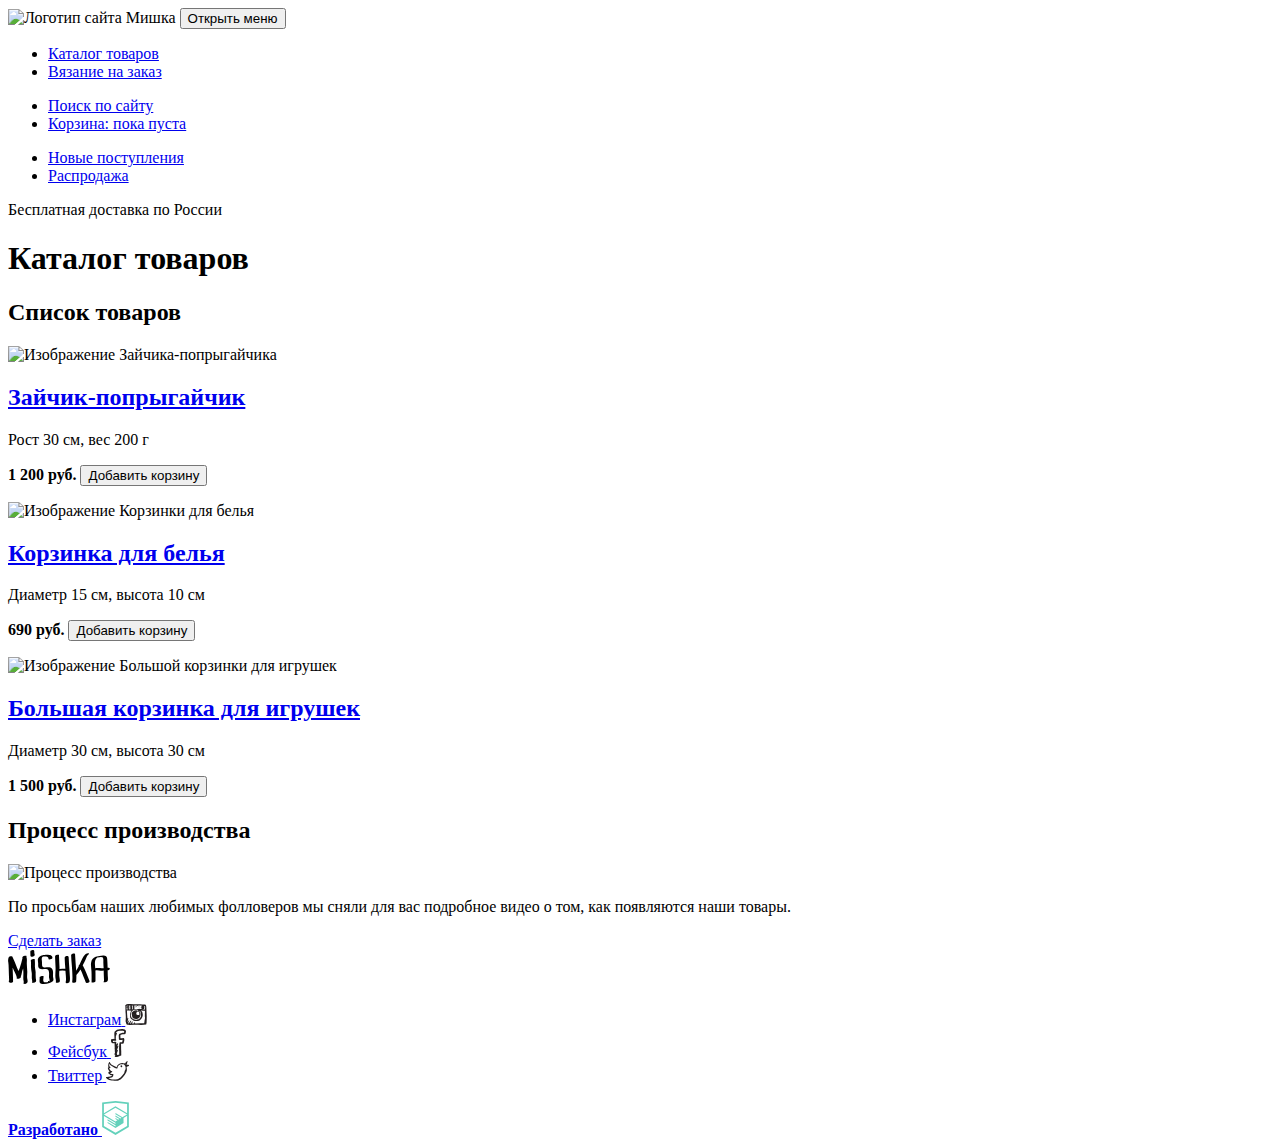
==== source/catalog.html @ 48cd3fda "Правки разметки" ====
<!DOCTYPE html>
<html lang="ru">
  <head>
    <meta charset="UTF-8" />
    <meta http-equiv="X-UA-Compatible" content="IE=edge" />
    <meta name="viewport" content="width=device-width, initial-scale=1.0" />
    <link rel="stylesheet" href="css/style.css" type="text/css" />
    <title>Mishka - Каталог</title>
  </head>
  <body>
    <header class="page-header">
      <nav class="main-navigation">
        <div class="main-navigation__wrapper">
          <a class="main-navigation__logo-link">
            <picture>
              <source media="(min-width: 1250px)" srcset="media/svg/logo-desktop.svg" />
              <source media="(min-width: 768px)" srcset="media/svg/logo-tablet.svg" />
              <img class="main-navigation__logo-image" src="media/svg/logo-mobile.svg" alt="Логотип сайта Мишка" />
            </picture>
          </a>
          <button class="main-navigation__toggle" type="button">
            <span class="visually-hidden">Открыть меню</span>
          </button>
          <ul class="main-navigation__site-list site-list">
            <li class="site-list__item">
              <a class="site-list__link" href="#">Каталог товаров</a>
            </li>
            <li class="site-list__item">
              <a class="site-list__link" href="#">Вязание на заказ</a>
            </li>
          </ul>
          <ul class="main-navigation__user-list user-list">
            <li class="user-list__item">
              <a class="user-list__link" href="#">Поиск по сайту</a>
            </li>
            <li class="user-list__item">
              <a class="user-list__link" href="#">Корзина: пока пуста</a>
            </li>
          </ul>
          <ul class="main-navigation__stock-list stock-list">
            <li class="stock-list__item">
              <a class="stock-list__link" href="#">Новые поступления</a>
            </li>
            <li class="stock-list__item">
              <a class="stock-list__link" href="#">Распродажа</a>
            </li>
          </ul>
          <p class="main-navigation__delivery">Бесплатная доставка по России</p>
        </div>
      </nav>
    </header>
    <main class="page-main">
      <header class="page-title">
        <h1 class="page-title__title">Каталог товаров</h1>
      </header>
      <section class="catalog-list">
        <h2 class="visually-hidden">Список товаров</h2>
        <div class="catalog__wrapper">
          <article class="catalog-item">
            <p class="catalog-item__image-wrapper">
              <picture>
                <img class="catalog-item__image" src="" alt="Изображение Зайчика-попрыгайчика" />
              </picture>
            </p>
            <div class="catalog-item__info">
              <h2 class="catalog-item__title">
                <a class="catalog-item__link" href="#">Зайчик-попрыгайчик</a>
              </h2>
              <p class="catalog-item__parameters">Рост 30 см, вес 200 г</p>
              <div class="catalog-item__price">
                <b class="catalog-item__cost">1 200 руб.</b>
                <button class="catalog-item__add-to-cart" type="button">
                  <span class="visually-hidden">Добавить корзину</span>
                </button>
              </div>
            </div>
          </article>
          <article class="catalog-item">
            <p class="catalog-item__image-wrapper">
              <picture>
                <img class="catalog-item__image" src="" alt="Изображение Корзинки для белья" />
              </picture>
            </p>
            <div class="catalog-item__info">
              <h2 class="catalog-item__title">
                <a class="catalog-item__link" href="#">Корзинка для белья</a>
              </h2>
              <p class="catalog-item__parameters">Диаметр 15 см, высота 10 см</p>
              <div class="catalog-item__price">
                <b class="catalog-item__cost">690 руб.</b>
                <button class="catalog-item__add-to-cart" type="button">
                  <span class="visually-hidden">Добавить корзину</span>
                </button>
              </div>
            </div>
          </article>
          <article class="catalog-item">
            <p class="catalog-item__image-wrapper">
              <picture>
                <img class="catalog-item__image" src="" alt="Изображение Большой корзинки для игрушек" />
              </picture>
            </p>
            <div class="catalog-item__info">
              <h2 class="catalog-item__title">
                <a class="catalog-item__link" href="#">Большая корзинка для игрушек</a>
              </h2>
              <p class="catalog-item__parameters">Диаметр 30 см, высота 30 см</p>
              <div class="catalog-item__price">
                <b class="catalog-item__cost">1 500 руб.</b>
                <button class="catalog-item__add-to-cart" type="button">
                  <span class="visually-hidden">Добавить корзину</span>
                </button>
              </div>
            </div>
          </article>
        </div>
      </section>
      <section class="production">
        <div class="production__wrapper">
          <h2 class="production__title">Процесс производства</h2>
          <p class="production__image-wrapper">
            <picture>
              <img class="production__image" src="" alt="Процесс производства" />
            </picture>
          </p>
          <p class="production__description">
            По просьбам наших любимых фолловеров мы сняли для вас подробное видео о том, как появляются наши товары.
          </p>
          <a class="production__order" href="#">Сделать заказ</a>
        </div>
      </section>
    </main>
    <footer class="page-footer">
      <div class="page-footer__wrapper">
        <a class="page-footer__logo-link" href="#">
          <svg class="page-footer__link-icon" width="102" height="34" fill="">
            <use href="media/svg/sprite.svg#logo-footer"></use>
          </svg>
        </a>
        <ul class="page-footer__social social-list">
          <li class="social-list__item">
            <a class="social-list__link social-list__link--instagram" href="#">
              <span class="visually-hidden">Инстаграм</span>
              <svg class="social-list__link-icon" width="22" height="21" fill="#231F20">
                <use href="media/svg/sprite.svg#instagram-icon"></use>
              </svg>
            </a>
          </li>
          <li class="social-list__item">
            <a class="social-list__link social-list__link--facebook" href="#">
              <span class="visually-hidden">Фейсбук</span>
              <svg class="social-list__link-icon" width="15" height="28" fill="#231F20">
                <use href="media/svg/sprite.svg#facebook-icon"></use>
              </svg>
            </a>
          </li>
          <li class="social-list__item">
            <a class="social-list__link social-list__link--twitter" href="#">
              <span class="visually-hidden">Твиттер</span>
              <svg class="social-list__link-icon" width="23" height="20" fill="#231F20">
                <use href="media/svg/sprite.svg#twitter-icon"></use>
              </svg>
            </a>
          </li>
        </ul>
        <div class="page-footer__copyright copyright">
          <a class="copyright__link" href="#">
            <b class="copyright__text">Разработано</b>
            <svg class="copyright__link-icon" width="27" height="34" fill="#63d1bb">
              <use href="media/svg/sprite.svg#htmlacademy-icon"></use>
            </svg>
          </a>
        </div>
      </div>
    </footer>
  </body>
</html>
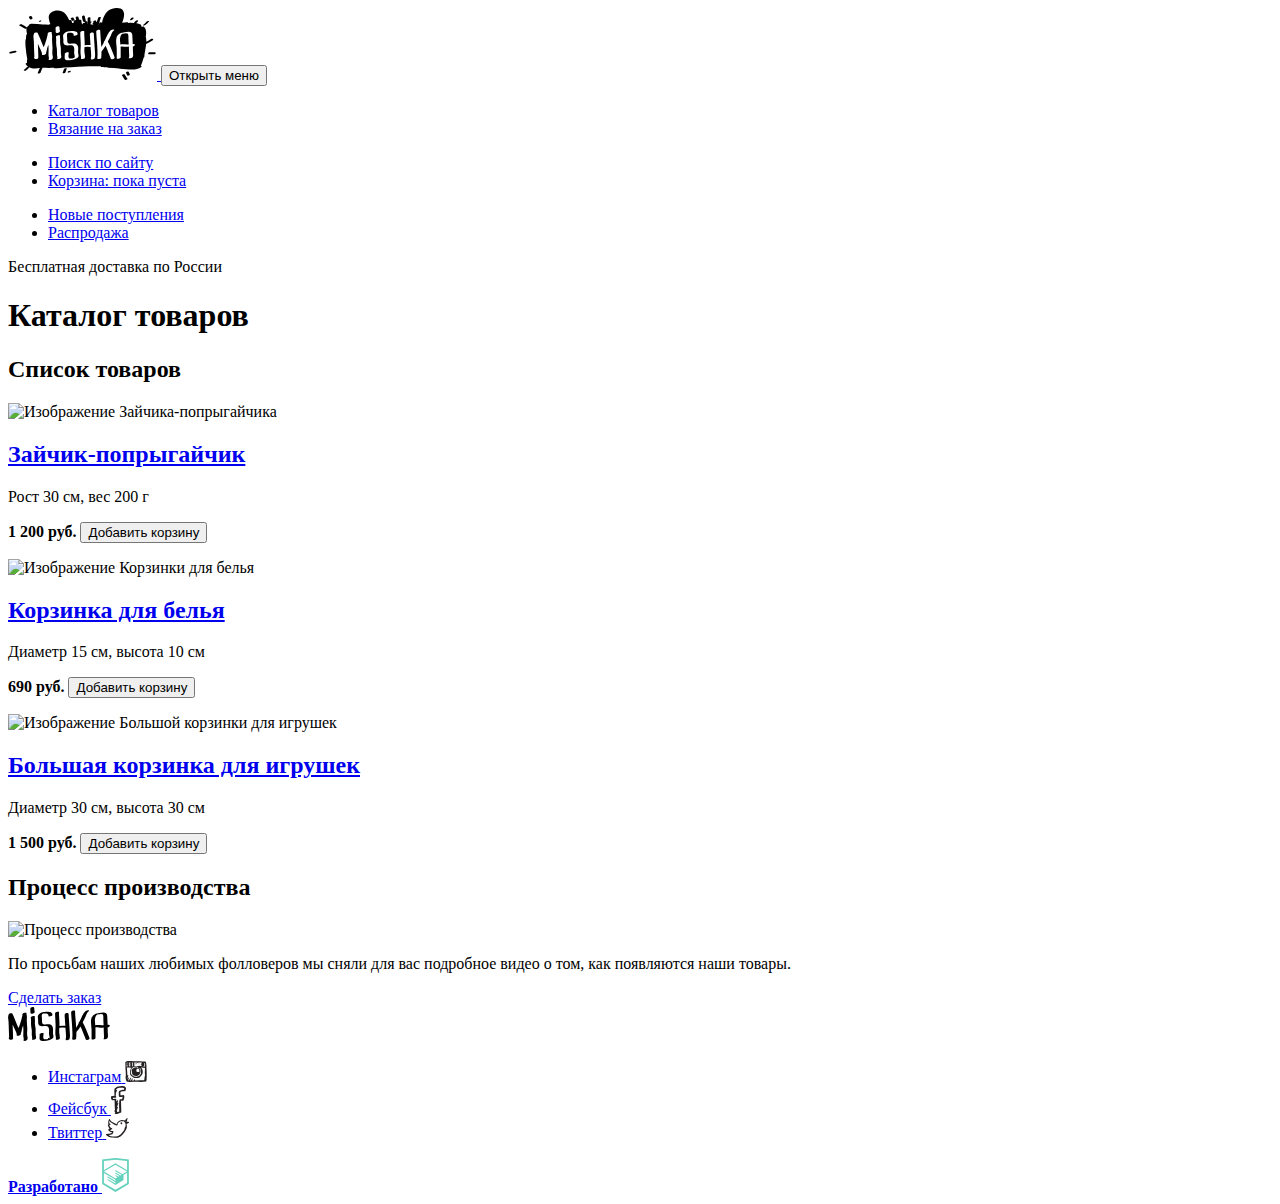
==== commit d9d48c71: "Правки разметки" ====
--- a/source/catalog.html
+++ b/source/catalog.html
@@ -11,7 +11,7 @@
     <header class="page-header">
       <nav class="main-navigation">
         <div class="main-navigation__wrapper">
-          <a class="main-navigation__logo-link">
+          <a class="main-navigation__logo-link" href="index.html">
             <picture>
               <source media="(min-width: 1250px)" srcset="media/svg/logo-desktop.svg" />
               <source media="(min-width: 768px)" srcset="media/svg/logo-tablet.svg" />
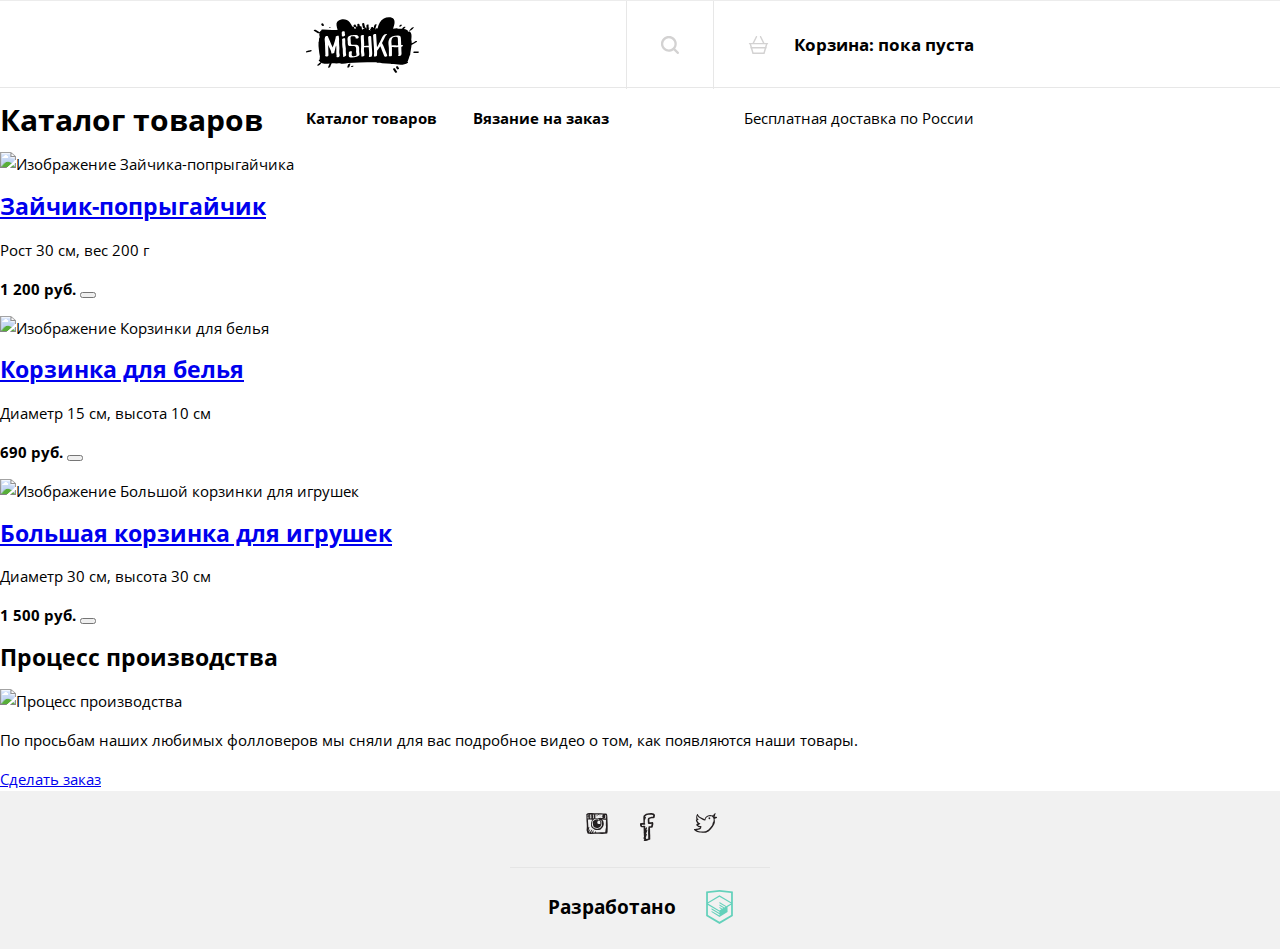
==== commit 7d0724bd: "Правки разметки" ====
--- a/source/catalog.html
+++ b/source/catalog.html
@@ -9,13 +9,13 @@
   </head>
   <body>
     <header class="page-header">
-      <nav class="main-navigation">
+      <nav class="main-navigation main-navigation--closed main-navigation--nojs">
         <div class="main-navigation__wrapper">
           <a class="main-navigation__logo-link" href="index.html">
             <picture>
               <source media="(min-width: 1250px)" srcset="media/svg/logo-desktop.svg" />
               <source media="(min-width: 768px)" srcset="media/svg/logo-tablet.svg" />
-              <img class="main-navigation__logo-image" src="media/svg/logo-mobile.svg" alt="Логотип сайта Мишка" />
+              <img class="main-navigation__logo-image" width="86" height="35" src="media/svg/logo-mobile.svg" alt="Логотип сайта Мишка" />
             </picture>
           </a>
           <button class="main-navigation__toggle" type="button">
@@ -23,18 +23,28 @@
           </button>
           <ul class="main-navigation__site-list site-list">
             <li class="site-list__item">
-              <a class="site-list__link" href="#">Каталог товаров</a>
+              <a class="site-list__link" href="catalog.html">Каталог товаров</a>
             </li>
             <li class="site-list__item">
-              <a class="site-list__link" href="#">Вязание на заказ</a>
+              <a class="site-list__link" href="form.html">Вязание на заказ</a>
             </li>
           </ul>
           <ul class="main-navigation__user-list user-list">
             <li class="user-list__item">
-              <a class="user-list__link" href="#">Поиск по сайту</a>
+              <a class="user-list__link user-list__link--search" href="#">
+                Поиск по сайту
+                <svg class="user-list__link-icon user-list__link-icon--search" width="18" height="18" fill="#d3d2d2">
+                  <use href="media/svg/sprite.svg#search-icon"></use>
+                </svg>
+              </a>
             </li>
             <li class="user-list__item">
-              <a class="user-list__link" href="#">Корзина: пока пуста</a>
+              <a class="user-list__link" href="#">
+                Корзина: пока пуста
+                <svg class="user-list__link-icon user-list__link-icon--cart" width="21" height="18" fill="#d3d2d2">
+                  <use href="media/svg/sprite.svg#cart-icon"></use>
+                </svg>
+              </a>
             </li>
           </ul>
           <ul class="main-navigation__stock-list stock-list">
--- a/source/css/style.css
+++ b/source/css/style.css
@@ -0,0 +1,1034 @@
+@font-face {
+  font-family: "Open Sans";
+  src: url("../fonts/OpenSans-Regular.woff2") format("woff2"), url("../fonts/OpenSans-Regular.woff") format("woff");
+  font-weight: 400;
+  font-style: normal;
+}
+@font-face {
+  font-family: "Open Sans";
+  src: url("../fonts/OpenSans-Bold.woff2") format("woff2"), url("../fonts/OpenSans-bold.woff") format("woff");
+  font-weight: 700;
+  font-style: normal;
+}
+body {
+  margin: 0;
+  padding: 0;
+  font-family: "Open Sans", "Arial", sans-serif;
+  font-size: 15px;
+  line-height: 24px;
+  color: #000;
+  background-color: #fff;
+}
+img {
+  width: 100%;
+  height: auto;
+}
+.visually-hidden:not(:focus):not(:active),
+input[type="checkbox"].visually-hidden,
+input[type="radio"].visually-hidden {
+  position: absolute;
+  width: 1px;
+  height: 1px;
+  margin: -1px;
+  border: 0;
+  padding: 0;
+  white-space: nowrap;
+  -webkit-clip-path: inset(100%);
+          clip-path: inset(100%);
+  clip: rect(0 0 0 0);
+  overflow: hidden;
+}
+/* buttons */
+.button {
+  display: block;
+  -webkit-box-sizing: border-box;
+          box-sizing: border-box;
+  font-family: inherit;
+  line-height: 20px;
+  font-weight: 700;
+  text-transform: uppercase;
+  text-decoration: none;
+  text-align: center;
+  color: #444444;
+  -webkit-transition: color 0.2s, background-color 0.2s;
+  transition: color 0.2s, background-color 0.2s;
+}
+.product-of-week__button,
+.reviews__write,
+.contacts__write-us {
+  width: 260px;
+  padding: 14px 20px;
+  font-size: 18px;
+  border: 2px solid #444444;
+}
+.product-of-week__button:hover,
+.reviews__write:hover,
+.contacts__write-us:hover {
+  color: #fff;
+  background-color: #444444;
+}
+.product-of-week__button:active,
+.reviews__write:active,
+.contacts__write-us:active {
+  color: rgba(255, 255, 255, 0.3);
+  background-color: #444444;
+}
+/* Mobile — main-navigation */
+.main-navigation {
+  -webkit-box-sizing: border-box;
+          box-sizing: border-box;
+  min-height: 78px;
+  border-top: 1px solid #ececec;
+}
+/* Mobile — main-navigation__wrapper */
+.main-navigation__wrapper {
+  position: relative;
+  -webkit-box-sizing: border-box;
+          box-sizing: border-box;
+  margin: 0 auto;
+}
+/* Mobile — main-navigation__logo-link */
+/* Mobile — main-navigation__logo-image */
+.main-navigation__logo-link,
+.main-navigation__logo-image {
+  display: block;
+  width: 86px;
+  height: 78px;
+}
+.main-navigation__logo-link {
+  margin: 0 auto;
+}
+.main-navigation__logo-link[href]:hover {
+  opacity: 0.6;
+}
+.main-navigation__logo-link[href]:active {
+  opacity: 0.3;
+}
+/* Mobile — main-navigation__toggle */
+.main-navigation__toggle {
+  display: none;
+}
+/* Mobile — site-list */
+/* Mobile — user-list */
+/* Mobile — stock-list */
+.site-list,
+.user-list,
+.stock-list,
+.products__list,
+.about__list,
+.social-list {
+  margin: 0;
+  padding: 0;
+  list-style: none;
+}
+.stock-list {
+  display: none;
+}
+/* Mobile — site-list__item */
+/* Mobile — user-list__item */
+.site-list__item,
+.user-list__item {
+  padding: 27px 30px;
+  text-align: center;
+  border-bottom: 1px solid #ececec;
+}
+.site-list__item:first-child {
+  border-top: 1px solid #ececec;
+}
+/* Mobile — site-list__link */
+/* Mobile — user-list__link */
+.site-list__link,
+.user-list__link {
+  display: block;
+  -webkit-box-sizing: border-box;
+          box-sizing: border-box;
+  width: 260px;
+  padding-left: 46px;
+  margin: 0 auto;
+  font-size: 17px;
+  font-weight: 700;
+  text-decoration: none;
+  text-align: left;
+  color: #000;
+  -webkit-transition: color 0.2s;
+  transition: color 0.2s;
+}
+.site-list__link:hover,
+.user-list__link:hover {
+  color: rgba(0, 0, 0, 0.6);
+}
+.site-list__link:active,
+.user-list__link:active {
+  color: rgba(0, 0, 0, 0.3);
+}
+.user-list__link {
+  position: relative;
+}
+.user-list__link:hover .user-list__link-icon {
+  fill: #63d1bb;
+}
+.user-list__link:active .user-list__link-icon {
+  opacity: 0.3;
+}
+/* Mobile — user-list__link-icon */
+.user-list__link-icon {
+  position: absolute;
+  height: 18px;
+  top: calc(50% - (18px / 2));
+  left: 0;
+  -webkit-transition: fill 0.2s, opacity 0.2s;
+  transition: fill 0.2s, opacity 0.2s;
+}
+.user-list__link-icon--search {
+  width: 18px;
+}
+.user-list__link-icon--cart {
+  width: 21px;
+}
+/* Mobile — main-navigation__delivery */
+.main-navigation__delivery {
+  display: none;
+}
+/* Mobile — products__header */
+.products__header {
+  background-color: #f9f9f9;
+}
+/* Mobile — products__title-wrapper */
+.products__title-wrapper {
+  width: 320px;
+  margin: 0 auto;
+  padding-top: 72px;
+  padding-bottom: 120px;
+  background-image: url("../media/img/hero-mobile@1x.jpg");
+  background-repeat: no-repeat;
+  background-position: center 20px;
+  background-size: 150%;
+}
+/* Mobile — products__title */
+.products__title {
+  -webkit-box-sizing: border-box;
+          box-sizing: border-box;
+  width: 320px;
+  padding: 0 30px;
+  margin: 0 auto;
+  font-size: 27px;
+  line-height: 30px;
+  text-align: center;
+}
+/* Mobile — products__list */
+/* Mobile — products__item */
+.products__item {
+  -webkit-box-sizing: border-box;
+          box-sizing: border-box;
+  padding: 28px 30px;
+  -webkit-transition: padding 0.2s, margin 0.2s, -webkit-transform 0.2s;
+  transition: padding 0.2s, margin 0.2s, -webkit-transform 0.2s;
+  transition: transform 0.2s, padding 0.2s, margin 0.2s;
+  transition: transform 0.2s, padding 0.2s, margin 0.2s, -webkit-transform 0.2s;
+}
+.products__item--interior {
+  background-color: #63d1bb;
+}
+.products__item--toy {
+  background-color: #56c3b2;
+}
+.products__item:hover {
+  margin-top: -5px;
+  padding-bottom: 33px;
+}
+.products__item:active .products__link {
+  opacity: 0.3;
+}
+/* Mobile — products__link */
+.products__link {
+  position: relative;
+  display: block;
+  width: 130px;
+  padding-right: 130px;
+  margin: 0 auto;
+  font-size: 19px;
+  font-weight: 700;
+  text-decoration: none;
+  text-align: left;
+  color: #fff;
+  -webkit-transition: opacity 0.2s;
+  transition: opacity 0.2s;
+}
+.products__link::after {
+  position: absolute;
+  content: "";
+  background-repeat: no-repeat;
+  opacity: 0.5;
+}
+.products__link--interior::after {
+  width: 40px;
+  height: 62px;
+  top: calc(50% - (62px / 2));
+  right: 6px;
+  background-image: url("../media/svg/interior-icon.svg");
+}
+.products__link--toy::after {
+  width: 60px;
+  height: 60px;
+  top: calc(50% - (60px / 2));
+  right: -4px;
+  background-image: url("../media/svg/toy-icon.svg");
+}
+/* Mobile — product-of-week */
+.product-of-week {
+  position: relative;
+  padding-top: 26px;
+  padding-bottom: 42px;
+}
+.product-of-week::after {
+  position: absolute;
+  content: "";
+  height: 6px;
+  left: 0;
+  right: 0;
+  bottom: 0;
+  background-image: url("../media/svg/zigzag-line-desktop.svg");
+  background-repeat: repeat-x;
+}
+/* Mobile — product-of-week__wrapper */
+.product-of-week__wrapper,
+.about__wrapper,
+.reviews__wrapper,
+.page-footer__wrapper {
+  -webkit-box-sizing: border-box;
+          box-sizing: border-box;
+  width: 320px;
+  padding: 0 30px;
+  margin: 0 auto;
+}
+/* Mobile — product-of-week__title */
+.product-of-week__title,
+.reviews__title {
+  margin: 0;
+  font-size: 25px;
+  line-height: 30px;
+  text-align: left;
+}
+.product-of-week__title {
+  position: relative;
+  padding-bottom: 25px;
+  margin-bottom: 22px;
+}
+.product-of-week__title::after {
+  position: absolute;
+  content: "Товар недели";
+  left: 0;
+  bottom: 0;
+  font-size: 17px;
+  line-height: 20px;
+  font-weight: 700;
+  text-transform: uppercase;
+  color: #63d1bb;
+}
+/* Mobile — product-of-week__description */
+.product-of-week__description {
+  margin: 0;
+  margin-bottom: 17px;
+}
+/* Mobile — technical-list */
+.technical-list {
+  width: 100%;
+  margin-bottom: 28px;
+  border-collapse: collapse;
+}
+/* Mobile — technical-list__item */
+.technical-list__item {
+  line-height: 20px;
+  text-align: left;
+  border-bottom: 1px solid #ececec;
+}
+/* Mobile — technical-list__parameter */
+/* Mobile — technical-list__value */
+.technical-list__parameter,
+.technical-list__value {
+  padding: 10px 0;
+}
+.technical-list__parameter {
+  -webkit-box-sizing: border-box;
+          box-sizing: border-box;
+  width: 98px;
+  padding-right: 10px;
+  font-weight: 400;
+}
+/* Mobile — product-of-week__image-wrapper */
+.product-of-week__image-wrapper {
+  width: 260px;
+  height: 315px;
+  margin: 0;
+  margin-bottom: 22px;
+  background-color: #63d1bb;
+  overflow: hidden;
+}
+/* Mobile — product-of-week__image */
+.product-of-week__image {
+  display: block;
+}
+/* Mobile — product-of-week__price */
+.product-of-week__price {
+  display: block;
+  margin-bottom: 26px;
+  font-size: 17px;
+  text-align: center;
+  color: #444444;
+}
+/* Mobile — product-of-week__button */
+.product-of-week__button {
+  font-size: 17px;
+}
+/* Mobile — about */
+.about {
+  padding-top: 28px;
+  padding-bottom: 52px;
+}
+/* Mobile — about__wrapper */
+/* Mobile — about__title */
+.about__title {
+  margin: 0;
+  font-size: 25px;
+  line-height: 30px;
+}
+/* Mobile — about__list */
+/* Mobile — about__item */
+.about__item {
+  position: relative;
+  padding-top: 84px;
+  font-size: 17px;
+  line-height: 20px;
+  font-weight: 700;
+}
+.about__item::before {
+  position: absolute;
+  content: "";
+  top: calc(50% - (60px / 2));
+  left: 0;
+  background-repeat: no-repeat;
+}
+.about__item--ecological::before {
+  width: 32px;
+  height: 37px;
+  left: 8px;
+  background-image: url("../media/svg/ecological-icon.svg");
+}
+.about__item--price::before {
+  width: 47px;
+  height: 27px;
+  background-image: url("../media/svg/price-icon.svg");
+}
+.about__item--like::before {
+  width: 34px;
+  height: 27px;
+  left: 7px;
+  background-image: url("../media/svg/like-icon.svg");
+}
+.about__item--handmade::before {
+  width: 35px;
+  height: 34px;
+  left: 3px;
+  background-image: url("../media/svg/handmade-icon.svg");
+}
+.about__item--support::before {
+  width: 55px;
+  height: 23px;
+  left: -6px;
+  background-image: url("../media/svg/support-icon.svg");
+}
+.about__item--gift::before {
+  width: 33px;
+  height: 32px;
+  left: 3px;
+  background-image: url("../media/svg/gift-icon.svg");
+}
+/* Mobile — reviews */
+.reviews {
+  position: relative;
+  padding-bottom: 50px;
+}
+.reviews::after {
+  position: absolute;
+  content: "";
+  height: 6px;
+  left: 0;
+  right: 0;
+  bottom: 0;
+  background-image: url("../media/svg/zigzag-line-desktop.svg");
+  background-repeat: repeat-x;
+}
+/* Mobile — reviews__wrapper */
+/* Mobile — reviews__title */
+.reviews__title {
+  margin-bottom: 23px;
+}
+/* Mobile — reviews__list */
+.reviews__list {
+  display: -webkit-box;
+  display: -ms-flexbox;
+  display: flex;
+  -ms-flex-wrap: wrap;
+      flex-wrap: wrap;
+}
+/* Mobile — reviews__item */
+.reviews__item,
+.reviews__author-text {
+  margin: 0;
+}
+/* Mobile — reviews__author-text */
+.reviews__author-text {
+  margin-bottom: 27px;
+  line-height: 30px;
+}
+/* Mobile — reviews__author-name */
+.reviews__author-name {
+  display: block;
+  margin-bottom: 3px;
+  font-size: 17px;
+  font-weight: 700;
+  font-style: normal;
+}
+/* Mobile — reviews__author-contact */
+.reviews__author-contact {
+  position: relative;
+  display: inline-block;
+  width: auto;
+  margin-bottom: 30px;
+  font-size: 17px;
+  line-height: 30px;
+  text-decoration: none;
+  color: #000;
+  -webkit-transition: color 0.2s;
+  transition: color 0.2s;
+}
+.reviews__author-contact:hover {
+  color: #46c1ae;
+}
+.reviews__author-contact:hover::after {
+  position: absolute;
+  content: "";
+  height: 1px;
+  left: 0;
+  right: 0;
+  bottom: -4px;
+  background-color: #46c1ae;
+  -webkit-animation-name: underline;
+          animation-name: underline;
+  -webkit-animation-duration: 0.2s;
+          animation-duration: 0.2s;
+  -webkit-animation-timing-function: ease;
+          animation-timing-function: ease;
+}
+@-webkit-keyframes underline {
+  0% {
+    opacity: 0.5;
+    bottom: 10px;
+  }
+  100% {
+    opacity: 1;
+    bottom: -4px;
+  }
+}
+@keyframes underline {
+  0% {
+    opacity: 0.5;
+    bottom: 10px;
+  }
+  100% {
+    opacity: 1;
+    bottom: -4px;
+  }
+}
+/* Mobile — reviews__previous */
+/* Mobile — reviews__next */
+.reviews__previous,
+.reviews__next {
+  -webkit-box-sizing: border-box;
+          box-sizing: border-box;
+  position: relative;
+  width: 130px;
+  height: 52px;
+  padding: 0;
+  margin-bottom: 38px;
+  background-color: transparent;
+  border: 1px solid #ececec;
+  cursor: pointer;
+}
+.reviews__previous:hover::before,
+.reviews__next:hover::before {
+  opacity: 0.6;
+}
+.reviews__previous:active::before,
+.reviews__next:active::before {
+  opacity: 0.3;
+}
+.reviews__previous::before,
+.reviews__next::before {
+  position: absolute;
+  content: "";
+  width: 50px;
+  height: 26px;
+  top: calc(50% - (26px / 2));
+  left: calc(50% - (50px / 2));
+  background-image: url("../media/svg/arrow-icon.svg");
+  background-repeat: no-repeat;
+  -webkit-transition: opacity 0.2s;
+  transition: opacity 0.2s;
+}
+.reviews__previous {
+  margin-right: -1px;
+}
+.reviews__next {
+  width: 131px;
+  -webkit-transform: rotate(180deg);
+          transform: rotate(180deg);
+}
+/* Mobile — contacts */
+.contacts {
+  padding-top: 36px;
+  padding-bottom: 38px;
+}
+/* Mobile — contacts__wrapper */
+/* Mobile — contacts__title */
+.contacts__title,
+.contacts__list {
+  -webkit-box-sizing: border-box;
+          box-sizing: border-box;
+  width: 320px;
+  padding: 0 30px;
+  margin: 0 auto;
+}
+.contacts__title {
+  margin-bottom: 24px;
+  font-size: 18px;
+  line-height: 30px;
+}
+/* Mobile — contacts__list */
+.contacts__list {
+  display: block;
+  margin-bottom: 36px;
+  border-collapse: collapse;
+}
+/* Mobile — contacts__item */
+.contacts__item {
+  display: block;
+  margin-bottom: 28px;
+  line-height: 30px;
+}
+.contacts__item:last-child {
+  margin-bottom: 0;
+}
+/* Mobile — contacts__parameter */
+.contacts__parameter {
+  -webkit-box-sizing: border-box;
+          box-sizing: border-box;
+  width: 78px;
+  font-weight: 400;
+  text-align: left;
+  vertical-align: top;
+}
+/* Mobile — contacts__value */
+.contacts__value--address {
+  padding-right: 5px;
+}
+/* Mobile — contacts__mail */
+.contacts__mail {
+  position: relative;
+  text-decoration: none;
+  color: #000;
+  -webkit-transition: color 0.2s;
+  transition: color 0.2s;
+}
+.contacts__mail::after {
+  position: absolute;
+  content: "";
+  height: 1px;
+  left: 0;
+  right: 0;
+  bottom: -4px;
+  background-color: #62d1ba;
+  -webkit-transition: background-color 0.2s, opacity 0.2s;
+  transition: background-color 0.2s, opacity 0.2s;
+}
+.contacts__mail:hover {
+  color: #46c1ae;
+}
+.contacts__mail:hover::after {
+  background-color: #46c1ae;
+}
+.contacts__mail:active {
+  color: rgba(70, 193, 174, 0.3);
+}
+.contacts__mail:active::after {
+  opacity: 0.1;
+}
+/* Mobile — contacts__map-container */
+.contacts__map-container {
+  width: 100%;
+  height: 457px;
+  margin: 0;
+  margin-bottom: 40px;
+}
+/* Mobile — contacts__write-us */
+.contacts__write-us {
+  margin: 0 auto;
+}
+/* Mobile — page-footer */
+.page-footer {
+  padding-top: 22px;
+  padding-bottom: 25px;
+  background-color: #f1f1f1;
+}
+/* Mobile — page-footer__wrapper */
+/* Mobile — page-footer__logo-link */
+.page-footer__logo-link {
+  display: none;
+}
+/* Mobile — page-footer__social */
+.page-footer__social {
+  width: 260px;
+  padding-bottom: 20px;
+  margin-bottom: 22px;
+  -webkit-box-pack: center;
+      -ms-flex-pack: center;
+          justify-content: center;
+  border-bottom: 1px solid #e5e5e5;
+}
+/* Mobile — social-list */
+.social-list {
+  display: -webkit-box;
+  display: -ms-flexbox;
+  display: flex;
+}
+/* Mobile — social-list__item */
+.social-list__item,
+.social-list__link {
+  width: 34px;
+  height: 34px;
+  text-align: center;
+}
+.social-list__item {
+  margin-right: 20px;
+}
+.social-list__item:last-child {
+  margin-right: 0;
+}
+/* Mobile — social-list__link */
+.social-list__link {
+  position: relative;
+  display: block;
+}
+.social-list__link:hover .social-list__link-icon {
+  fill: #46c1ae;
+}
+.social-list__link:active .social-list__link-icon {
+  opacity: 0.3;
+}
+/* Mobile — social-list__link-icon */
+.social-list__link-icon {
+  position: absolute;
+  -webkit-transition: fill 0.2s, opacity 0.2s;
+  transition: fill 0.2s, opacity 0.2s;
+}
+.social-list__link-icon--instagram {
+  top: calc(50% - (21px / 2));
+  left: calc(50% - (22px / 2));
+}
+.social-list__link-icon--facebook {
+  top: calc(50% - (28px / 2));
+  left: calc(50% - (15px / 2));
+}
+.social-list__link-icon--twitter {
+  top: calc(50% - (20px / 2));
+  left: calc(50% - (23px / 2));
+}
+/* Mobile — copyright__link */
+.copyright__link {
+  display: -webkit-box;
+  display: -ms-flexbox;
+  display: flex;
+  -webkit-box-align: center;
+      -ms-flex-align: center;
+          align-items: center;
+  -webkit-box-pack: center;
+      -ms-flex-pack: center;
+          justify-content: center;
+  font-size: 19px;
+  line-height: 18px;
+  font-weight: 700;
+  text-decoration: none;
+  color: #000;
+  -webkit-transition: opacity 0.2s;
+  transition: opacity 0.2s;
+}
+.copyright__link:hover .copyright__link-icon {
+  fill: #46c1ae;
+}
+.copyright__link:active {
+  opacity: 0.3;
+}
+.copyright__link:active .copyright__link-icon {
+  opacity: 0.3;
+}
+/* Mobile — copyright__text */
+.copyright__text {
+  display: block;
+  margin-right: 30px;
+}
+/* Mobile — copyright__link-icon */
+.copyright__link-icon {
+  -webkit-transition: fill 0.2s;
+  transition: fill 0.2s;
+}
+/* Mobile Retina */
+@media (-webkit-min-device-pixel-ratio: 1.5), (min-resolution: 144dpi), (min-resolution: 1.5dppx) {
+  .products__title-wrapper {
+    background-image: url("../media/img/hero-mobile@2x.jpg");
+  }
+}
+/* Mobile width only (MWO) */
+@media (max-width: 767px) {
+  /* MWO — main-navigation__toggle */
+  .main-navigation__toggle {
+    position: absolute;
+    display: block;
+    width: 20px;
+    height: 20px;
+    padding: 0;
+    top: 30px;
+    right: calc(50% - 130px);
+    background-color: transparent;
+    border: none;
+    cursor: pointer;
+  }
+  .main-navigation__toggle::before,
+  .main-navigation__toggle::after {
+    position: absolute;
+    content: "";
+    width: 20px;
+    height: 2px;
+    top: calc(50% - (2px / 2));
+    left: 0;
+    background-color: #000;
+    -webkit-transform: rotate(-45deg);
+            transform: rotate(-45deg);
+  }
+  .main-navigation__toggle::after {
+    -webkit-transform: rotate(45deg);
+            transform: rotate(45deg);
+  }
+  /* MWO — main-navigation--closed */
+  .main-navigation--closed {
+    border-bottom: 1px solid #ececec;
+  }
+  .main-navigation--closed .main-navigation__toggle::before {
+    top: 3px;
+    -webkit-box-shadow: 0 6px 0 0 #000, 0 12px 0 0 #000;
+            box-shadow: 0 6px 0 0 #000, 0 12px 0 0 #000;
+    -webkit-transform: rotate(0deg);
+            transform: rotate(0deg);
+  }
+  .main-navigation--closed .main-navigation__toggle::after {
+    display: none;
+  }
+  .main-navigation--closed .site-list__item,
+  .main-navigation--closed .user-list__item {
+    display: none;
+  }
+  /* MWO — main-navigation--opened */
+  .main-navigation--opened .site-list__item,
+  .main-navigation--opened .user-list__item {
+    display: list-item;
+  }
+  /* MWO — main-navigation--nojs */
+  .main-navigation--nojs .site-list__item,
+  .main-navigation--nojs .user-list__item {
+    display: list-item;
+  }
+}
+/* Tablet */
+@media (min-width: 768px) {
+  /* Tablet — main-navigation */
+  .main-navigation {
+    height: 88px;
+    border-bottom: 1px solid #e7e7e7;
+  }
+  /* Tablet — main-navigation__wrapper */
+  .main-navigation__wrapper {
+    display: -webkit-box;
+    display: -ms-flexbox;
+    display: flex;
+    width: 768px;
+    padding: 0 50px;
+    -ms-flex-wrap: wrap;
+        flex-wrap: wrap;
+    -webkit-box-align: center;
+        -ms-flex-align: center;
+            align-items: center;
+    -webkit-box-pack: justify;
+        -ms-flex-pack: justify;
+            justify-content: space-between;
+  }
+  /* Tablet — main-navigation__logo-link */
+  .main-navigation__logo-link {
+    width: 113px;
+    height: 88px;
+    margin: 0;
+    -webkit-box-ordinal-group: 2;
+        -ms-flex-order: 1;
+            order: 1;
+  }
+  /* Tablet — main-navigation__logo-image */
+  .main-navigation__logo-image {
+    width: 113px;
+    height: 88px;
+  }
+  /* Tablet — site-list */
+  .site-list {
+    display: -webkit-box;
+    display: -ms-flexbox;
+    display: flex;
+    margin-top: 17px;
+    -webkit-box-ordinal-group: 4;
+        -ms-flex-order: 3;
+            order: 3;
+    z-index: 1;
+  }
+  /* Tablet — site-list__item */
+  /* Tablet — user-list__item */
+  .site-list__item,
+  .user-list__item {
+    border-bottom: none;
+  }
+  .site-list__item,
+  .user-list__item {
+    padding: 0;
+  }
+  .site-list__item:first-child,
+  .user-list__item:first-child {
+    border-top: none;
+  }
+  .site-list__item {
+    margin-right: 36px;
+  }
+  .site-list__item:last-child {
+    margin-right: 0;
+  }
+  .user-list__item {
+    padding: 32px 34px;
+    border-left: 1px solid #e7e7e7;
+  }
+  .user-list__item:last-child {
+    padding-right: 0;
+  }
+  /* Tablet — site-list__link */
+  .site-list__link {
+    width: auto;
+    padding: 0;
+    font-size: 15px;
+  }
+  /* Tablet — user-list */
+  .user-list {
+    display: -webkit-box;
+    display: -ms-flexbox;
+    display: flex;
+    -webkit-box-align: center;
+        -ms-flex-align: center;
+            align-items: center;
+    -webkit-box-ordinal-group: 3;
+        -ms-flex-order: 2;
+            order: 2;
+  }
+  /* Tablet — user-list__link */
+  .user-list__link {
+    width: auto;
+    margin: 0;
+  }
+  .user-list__link--search {
+    width: 18px;
+    height: 24px;
+    padding: 0;
+    font-size: 0;
+    line-height: 0;
+  }
+  /* Tablet — main-navigation__delivery */
+  .main-navigation__delivery {
+    display: block;
+    margin: 0;
+    margin-top: 17px;
+    -webkit-box-ordinal-group: 5;
+        -ms-flex-order: 4;
+            order: 4;
+    z-index: 1;
+  }
+  /* Tablet — products */
+  .products {
+    position: relative;
+  }
+  .products::after {
+    position: absolute;
+    content: "";
+    height: 24px;
+    left: 0;
+    right: 0;
+    bottom: 0;
+    background-image: url("../media/svg/zigzag-fill-desktop.svg");
+    background-repeat: repeat-x;
+    z-index: 1;
+  }
+  /* Tablet — products__title-wrapper */
+  .products__title-wrapper {
+    width: 768px;
+    margin: 0 auto;
+    padding-top: 154px;
+    padding-bottom: 374px;
+    background-image: url("../media/img/hero-tablet@1x.jpg");
+    background-position: center 0;
+  }
+  /* Tablet — products__title */
+  .products__title {
+    width: 768px;
+    font-size: 43px;
+    line-height: 50px;
+  }
+  /* Tablet — products__list */
+  .products__list {
+    display: -webkit-box;
+    display: -ms-flexbox;
+    display: flex;
+    -webkit-box-sizing: border-box;
+            box-sizing: border-box;
+    width: 768px;
+    padding: 0 50px;
+    margin: 0 auto;
+    -ms-flex-wrap: wrap;
+        flex-wrap: wrap;
+  }
+  /* Tablet — products__item */
+  .products__item {
+    width: 334px;
+    padding: 26px 36px;
+  }
+  .products__item:hover {
+    padding-bottom: 31px;
+  }
+  /* Tablet — products__link */
+  .products__link {
+    font-size: 20px;
+    line-height: 30px;
+  }
+  .products__link--interior::after {
+    top: calc(50% - (54px / 2));
+    right: 0;
+  }
+  .products__link--toy::after {
+    top: calc(50% - (52px / 2));
+  }
+  /* Tablet Retina */
+}
+@media (min-width: 768px) and (-webkit-min-device-pixel-ratio: 1.5), (min-width: 768px) and (min-resolution: 144dpi), (min-width: 768px) and (min-resolution: 1.5dppx) {
+  .products__title-wrapper {
+    background-image: url("../media/img/hero-tablet@2x.jpg");
+  }
+}
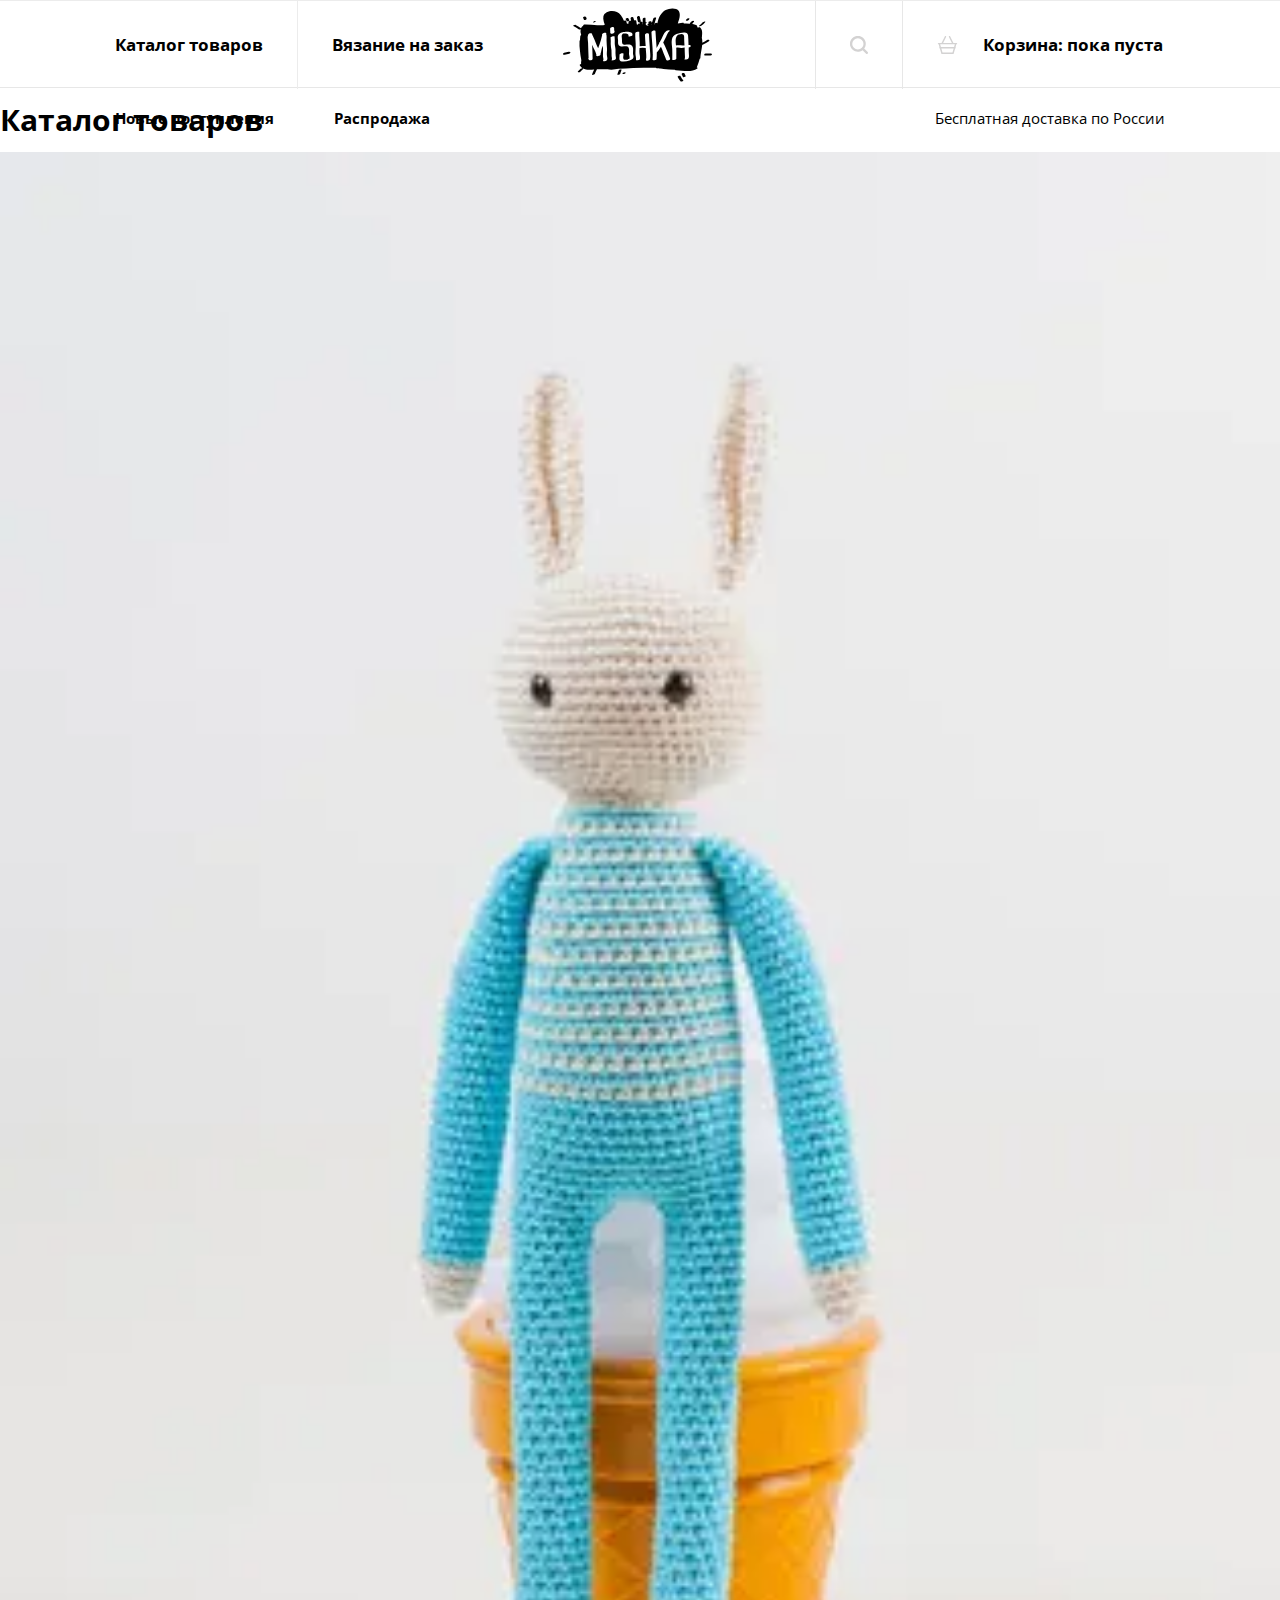
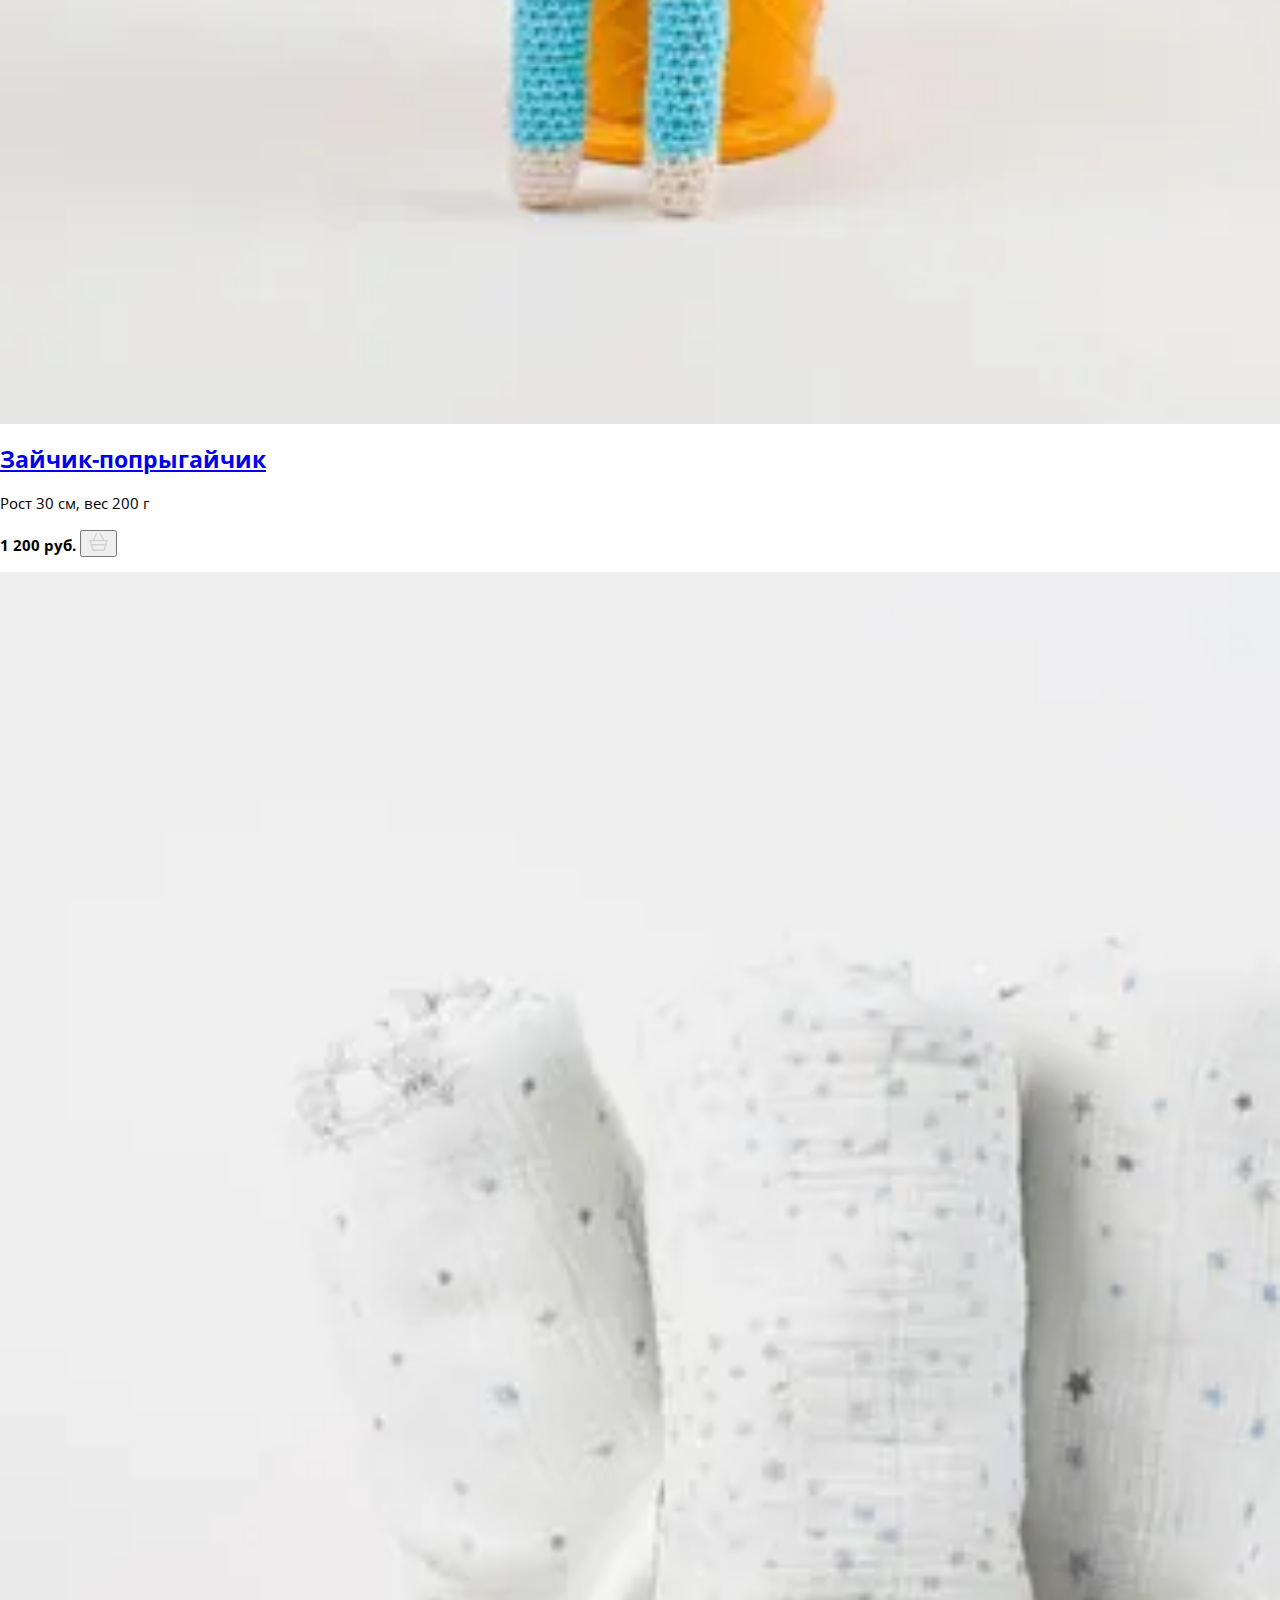
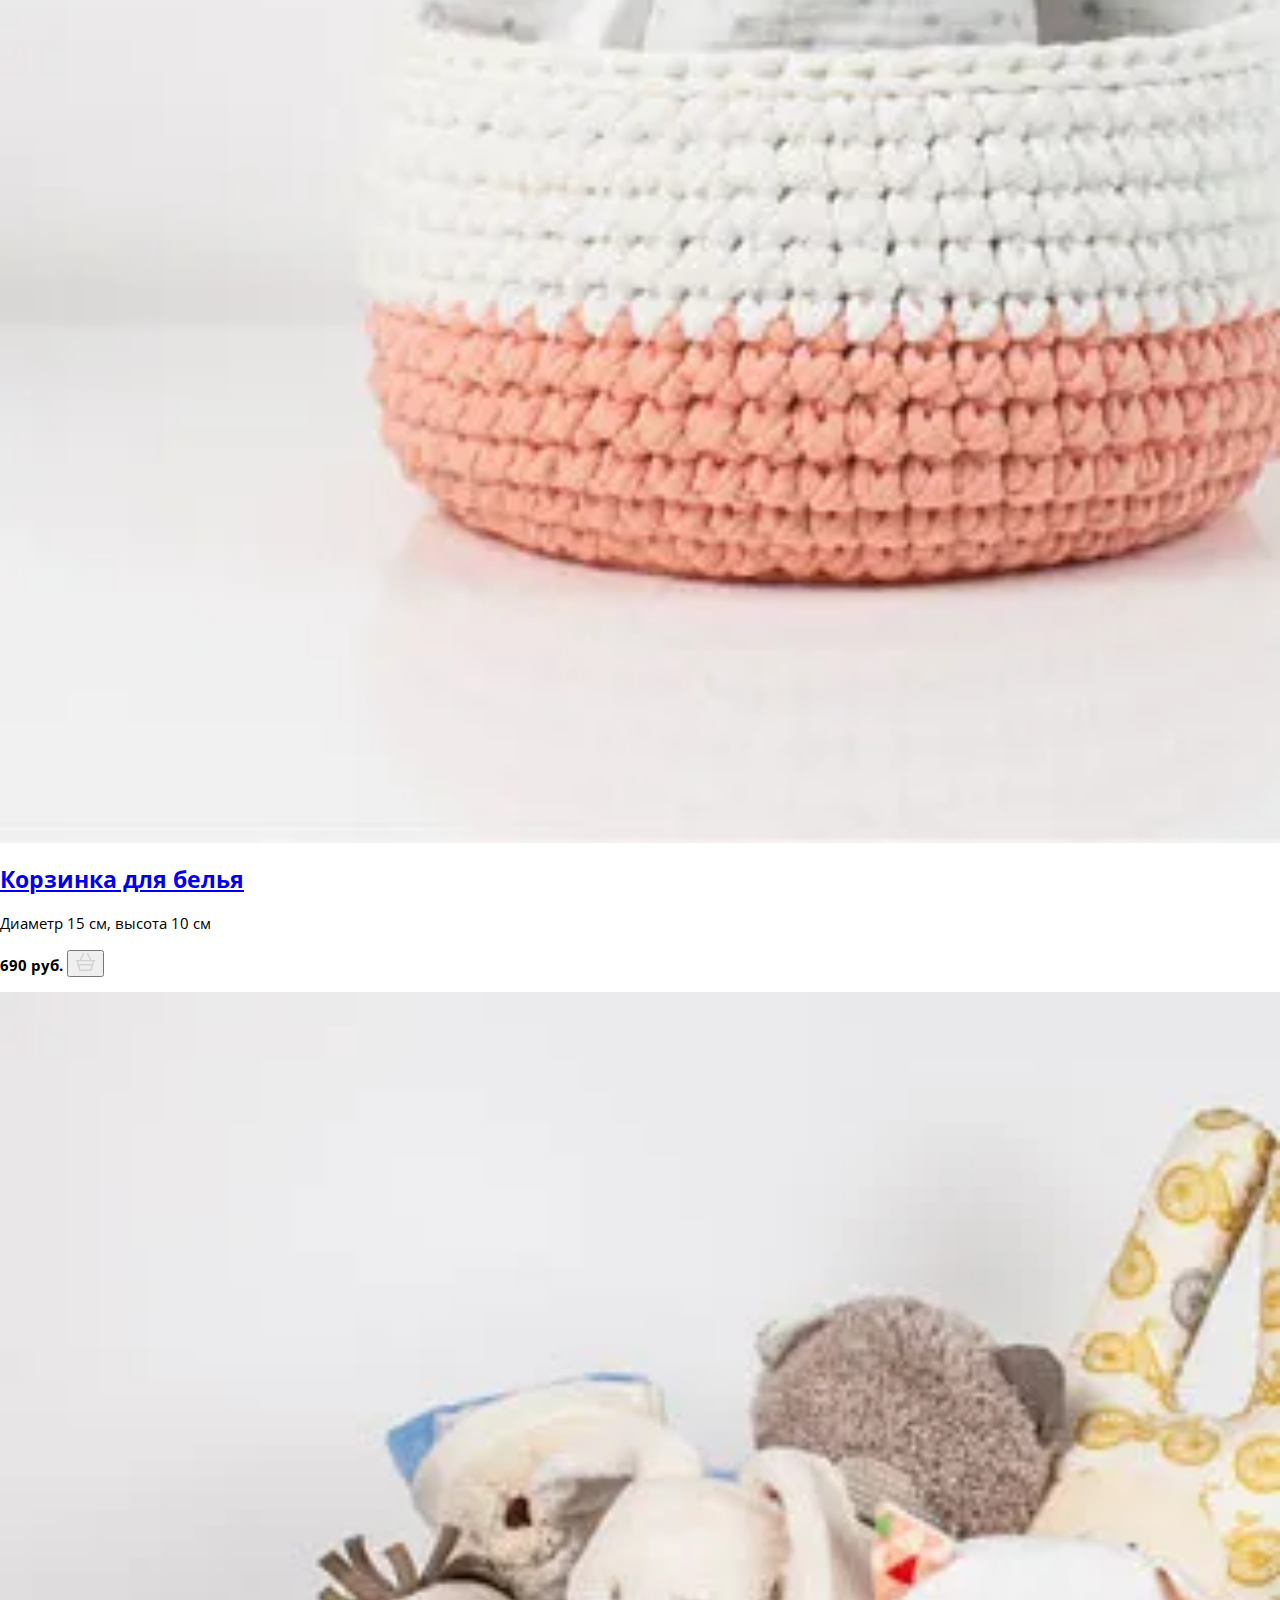
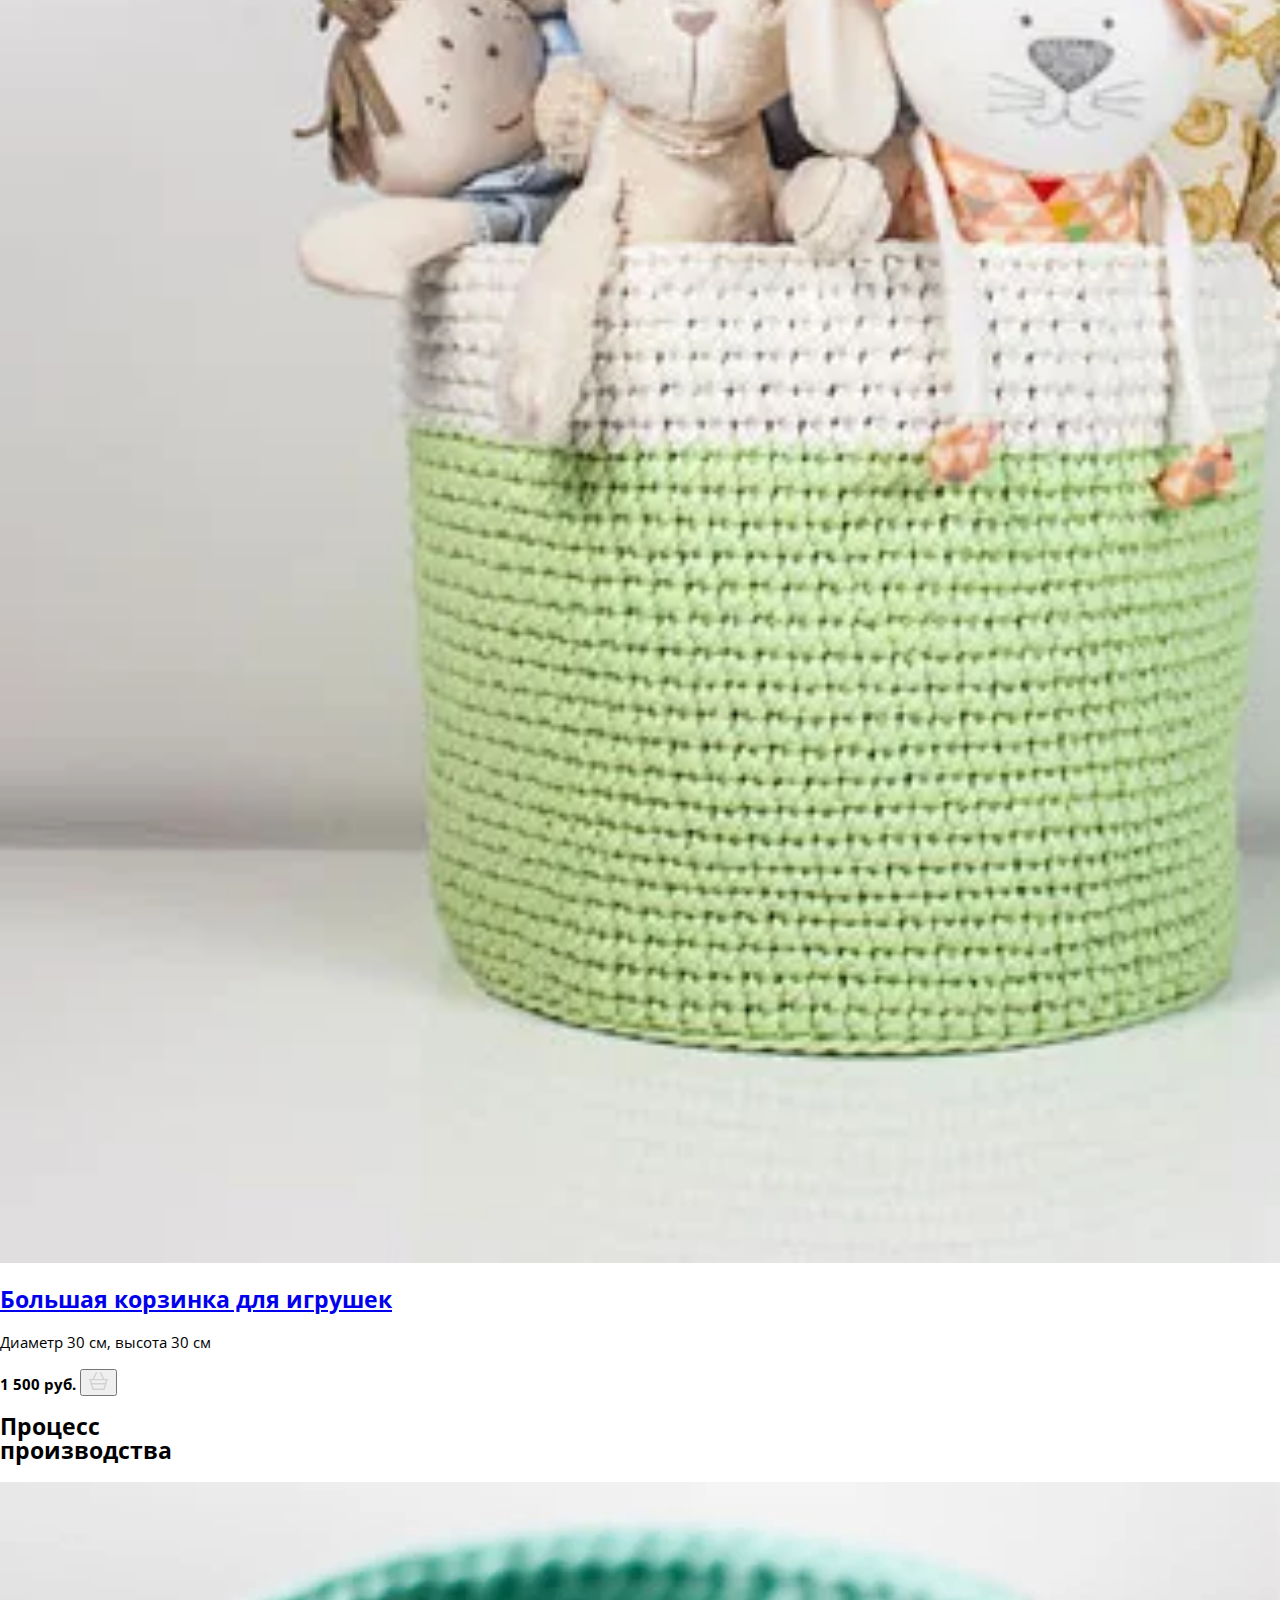
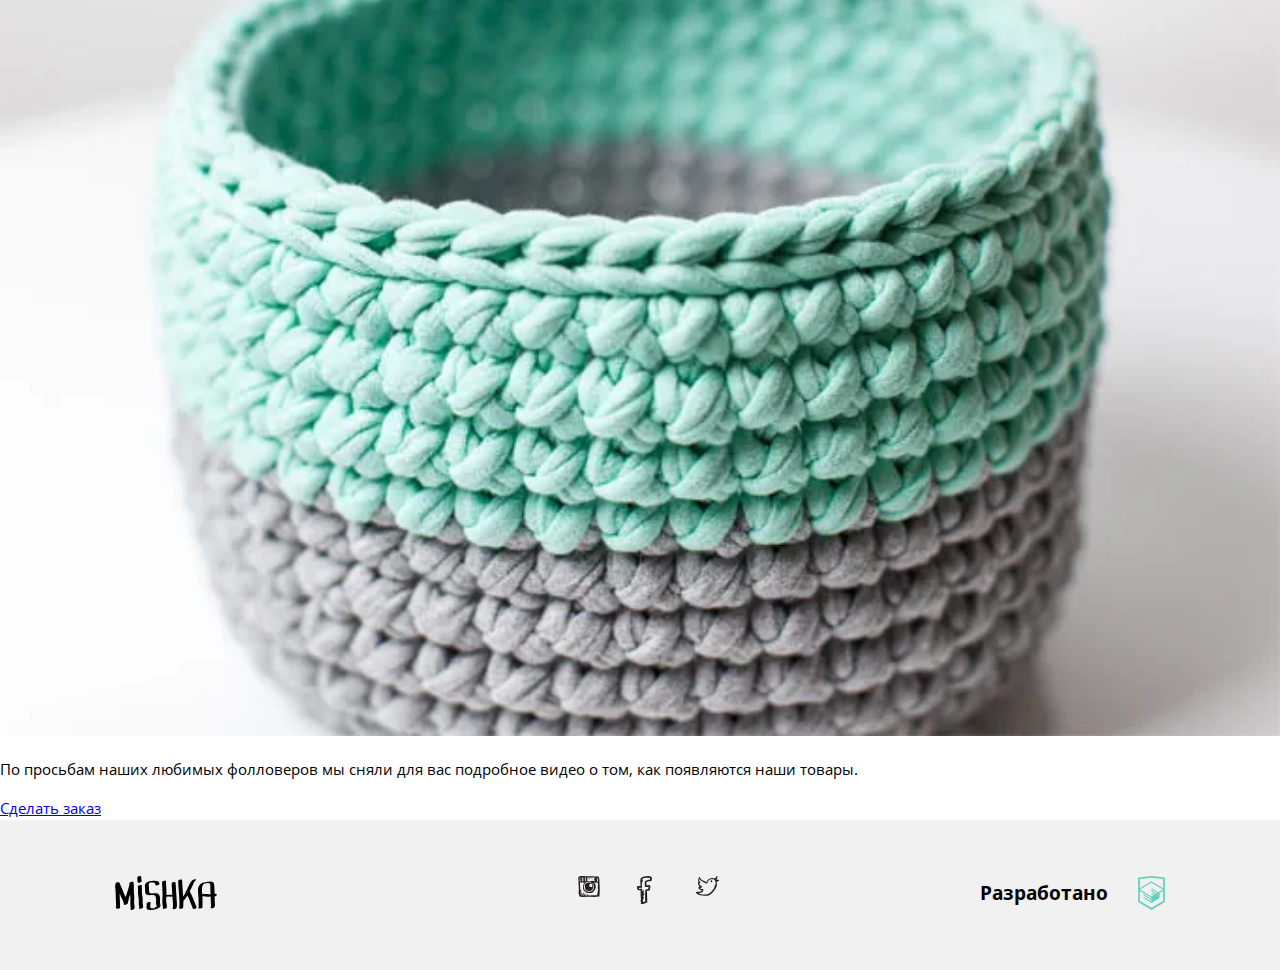
==== commit 3a1121bd: "Правки разметки" ====
--- a/source/catalog.html
+++ b/source/catalog.html
@@ -60,7 +60,7 @@
       </nav>
     </header>
     <main class="page-main">
-      <header class="page-title">
+      <header class="page-title page-title--inner">
         <h1 class="page-title__title">Каталог товаров</h1>
       </header>
       <section class="catalog-list">
@@ -69,7 +69,25 @@
           <article class="catalog-item">
             <p class="catalog-item__image-wrapper">
               <picture>
-                <img class="catalog-item__image" src="" alt="Изображение Зайчика-попрыгайчика" />
+                <source
+                  media="(min-width: 1250px)"
+                  type="image/webp"
+                  srcset="media/img/photo-hare-desktop@1x.webp 1x, media/img/photo-hare-desktop@2x.webp 2x" />
+                <source media="(min-width: 1250px)" srcset="media/img/photo-hare-desktop@1x.jpg 1x, media/img/photo-hare-desktop@2x.jpg 2x" />
+                <source
+                  media="(min-width: 768px)"
+                  type="image/webp"
+                  srcset="media/img/photo-hare-tablet@1x.webp 1x, media/img/photo-hare-tablet@2x.webp 2x" />
+                <source media="(min-width: 768px)" srcset="media/img/photo-hare-tablet@1x.jpg 1x, media/img/photo-hare-tablet@2x.jpg 2x" />
+                <source
+                  media="(max-width: 767px)"
+                  type="image/webp"
+                  srcset="media/img/photo-hare-mobile@1x.webp 1x, media/img/photo-hare-mobile@2x.webp 2x" />
+                <img
+                  class="catalog-item__image"
+                  src="media/img/photo-hare-mobile@1x.jpg"
+                  srcset="media/img/photo-hare-mobile@2x.jpg 2x"
+                  alt="Изображение Зайчика-попрыгайчика" />
               </picture>
             </p>
             <div class="catalog-item__info">
@@ -79,8 +97,11 @@
               <p class="catalog-item__parameters">Рост 30 см, вес 200 г</p>
               <div class="catalog-item__price">
                 <b class="catalog-item__cost">1 200 руб.</b>
-                <button class="catalog-item__add-to-cart" type="button">
-                  <span class="visually-hidden">Добавить корзину</span>
+                <button class="catalog-item__put" type="button">
+                  <span class="visually-hidden">Добавить в корзину</span>
+                  <svg class="catalog-item__put-icon" width="21" height="18" fill="#d3d2d2">
+                    <use href="media/svg/sprite.svg#cart-icon"></use>
+                  </svg>
                 </button>
               </div>
             </div>
@@ -88,7 +109,25 @@
           <article class="catalog-item">
             <p class="catalog-item__image-wrapper">
               <picture>
-                <img class="catalog-item__image" src="" alt="Изображение Корзинки для белья" />
+                <source
+                  media="(min-width: 1250px)"
+                  type="image/webp"
+                  srcset="media/img/photo-bowl-desktop@1x.webp 1x, media/img/photo-bowl-desktop@2x.webp 2x" />
+                <source media="(min-width: 1250px)" srcset="media/img/photo-bowl-desktop@1x.jpg 1x, media/img/photo-bowl-desktop@2x.jpg 2x" />
+                <source
+                  media="(min-width: 768px)"
+                  type="image/webp"
+                  srcset="media/img/photo-bowl-tablet@1x.webp 1x, media/img/photo-bowl-tablet@2x.webp 2x" />
+                <source media="(min-width: 768px)" srcset="media/img/photo-bowl-tablet@1x.jpg 1x, media/img/photo-bowl-tablet@2x.jpg 2x" />
+                <source
+                  media="(max-width: 767px)"
+                  type="image/webp"
+                  srcset="media/img/photo-bowl-mobile@1x.webp 1x, media/img/photo-bowl-mobile@2x.webp 2x" />
+                <img
+                  class="catalog-item__image"
+                  src="media/img/photo-bowl-mobile@1x.jpg"
+                  srcset="media/img/photo-bowl-mobile@2x.jpg 2x"
+                  alt="Изображение Корзинки для белья" />
               </picture>
             </p>
             <div class="catalog-item__info">
@@ -98,8 +137,11 @@
               <p class="catalog-item__parameters">Диаметр 15 см, высота 10 см</p>
               <div class="catalog-item__price">
                 <b class="catalog-item__cost">690 руб.</b>
-                <button class="catalog-item__add-to-cart" type="button">
-                  <span class="visually-hidden">Добавить корзину</span>
+                <button class="catalog-item__put" type="button">
+                  <span class="visually-hidden">Добавить в корзину</span>
+                  <svg class="catalog-item__put-icon" width="21" height="18" fill="#d3d2d2">
+                    <use href="media/svg/sprite.svg#cart-icon"></use>
+                  </svg>
                 </button>
               </div>
             </div>
@@ -107,7 +149,25 @@
           <article class="catalog-item">
             <p class="catalog-item__image-wrapper">
               <picture>
-                <img class="catalog-item__image" src="" alt="Изображение Большой корзинки для игрушек" />
+                <source
+                  media="(min-width: 1250px)"
+                  type="image/webp"
+                  srcset="media/img/photo-toys-desktop@1x.webp 1x, media/img/photo-toys-desktop@2x.webp 2x" />
+                <source media="(min-width: 1250px)" srcset="media/img/photo-toys-desktop@1x.jpg 1x, media/img/photo-toys-desktop@2x.jpg 2x" />
+                <source
+                  media="(min-width: 768px)"
+                  type="image/webp"
+                  srcset="media/img/photo-toys-tablet@1x.webp 1x, media/img/photo-toys-tablet@2x.webp 2x" />
+                <source media="(min-width: 768px)" srcset="media/img/photo-toys-tablet@1x.jpg 1x, media/img/photo-toys-tablet@2x.jpg 2x" />
+                <source
+                  media="(max-width: 767px)"
+                  type="image/webp"
+                  srcset="media/img/photo-toys-mobile@1x.webp 1x, media/img/photo-toys-mobile@2x.webp 2x" />
+                <img
+                  class="catalog-item__image"
+                  src="media/img/photo-toys-mobile@1x.jpg"
+                  srcset="media/img/photo-toys-mobile@2x.jpg 2x"
+                  alt="Изображение Большой корзинки для игрушек" />
               </picture>
             </p>
             <div class="catalog-item__info">
@@ -117,8 +177,11 @@
               <p class="catalog-item__parameters">Диаметр 30 см, высота 30 см</p>
               <div class="catalog-item__price">
                 <b class="catalog-item__cost">1 500 руб.</b>
-                <button class="catalog-item__add-to-cart" type="button">
-                  <span class="visually-hidden">Добавить корзину</span>
+                <button class="catalog-item__put" type="button">
+                  <span class="visually-hidden">Добавить в корзину</span>
+                  <svg class="catalog-item__put-icon" width="21" height="18" fill="#d3d2d2">
+                    <use href="media/svg/sprite.svg#cart-icon"></use>
+                  </svg>
                 </button>
               </div>
             </div>
@@ -127,10 +190,22 @@
       </section>
       <section class="production">
         <div class="production__wrapper">
-          <h2 class="production__title">Процесс производства</h2>
-          <p class="production__image-wrapper">
+          <h2 class="production__title">
+            Процесс<br class="production__title-break" />
+            производства
+          </h2>
+          <p class="production__video-wrapper">
             <picture>
-              <img class="production__image" src="" alt="Процесс производства" />
+              <source media="(min-width: 1250px)" type="image/webp" srcset="media/img/video-desktop@1x.webp 1x, media/img/video-desktop@2x.webp 2x" />
+              <source media="(min-width: 1250px)" srcset="media/img/video-desktop@1x.jpg 1x, media/img/photo-toys-desktop@2x.jpg 2x" />
+              <source media="(min-width: 768px)" type="image/webp" srcset="media/img/video-tablet@1x.webp 1x, media/img/video-tablet@2x.webp 2x" />
+              <source media="(min-width: 768px)" srcset="media/img/video-tablet@1x.jpg 1x, media/img/photo-toys-tablet@2x.jpg 2x" />
+              <source media="(max-width: 767px)" type="image/webp" srcset="media/img/video-mobile@1x.webp 1x, media/img/video-mobile@2x.webp 2x" />
+              <img
+                class="production__video"
+                src="media/img/video-mobile@1x.jpg"
+                srcset="media/img/video-mobile@2x.jpg 2x"
+                alt="Процесс производства" />
             </picture>
           </p>
           <p class="production__description">
@@ -183,5 +258,6 @@
         </div>
       </div>
     </footer>
+    <script src="js/mobile-menu.js"></script>
   </body>
 </html>
--- a/source/css/style.css
+++ b/source/css/style.css
@@ -53,6 +53,7 @@
   -webkit-transition: color 0.2s, background-color 0.2s;
   transition: color 0.2s, background-color 0.2s;
 }
+/* Mobile wrappers */
 .product-of-week__button,
 .reviews__write,
 .contacts__write-us {
@@ -138,7 +139,8 @@
 /* Mobile — site-list__link */
 /* Mobile — user-list__link */
 .site-list__link,
-.user-list__link {
+.user-list__link,
+.stock-list__link {
   display: block;
   -webkit-box-sizing: border-box;
           box-sizing: border-box;
@@ -154,11 +156,13 @@
   transition: color 0.2s;
 }
 .site-list__link:hover,
-.user-list__link:hover {
+.user-list__link:hover,
+.stock-list__link:hover {
   color: rgba(0, 0, 0, 0.6);
 }
 .site-list__link:active,
-.user-list__link:active {
+.user-list__link:active,
+.stock-list__link:active {
   color: rgba(0, 0, 0, 0.3);
 }
 .user-list__link {
@@ -195,7 +199,10 @@
 }
 /* Mobile — products__title-wrapper */
 .products__title-wrapper {
+  -webkit-box-sizing: border-box;
+          box-sizing: border-box;
   width: 320px;
+  padding: 0 30px;
   margin: 0 auto;
   padding-top: 72px;
   padding-bottom: 120px;
@@ -208,8 +215,6 @@
 .products__title {
   -webkit-box-sizing: border-box;
           box-sizing: border-box;
-  width: 320px;
-  padding: 0 30px;
   margin: 0 auto;
   font-size: 27px;
   line-height: 30px;
@@ -243,8 +248,7 @@
 .products__link {
   position: relative;
   display: block;
-  width: 130px;
-  padding-right: 130px;
+  width: 260px;
   margin: 0 auto;
   font-size: 19px;
   font-weight: 700;
@@ -361,7 +365,7 @@
   height: 315px;
   margin: 0;
   margin-bottom: 22px;
-  background-color: #63d1bb;
+  background-color: #e7e7e7;
   overflow: hidden;
 }
 /* Mobile — product-of-week__image */
@@ -389,6 +393,7 @@
 /* Mobile — about__title */
 .about__title {
   margin: 0;
+  margin-bottom: 33px;
   font-size: 25px;
   line-height: 30px;
 }
@@ -396,15 +401,19 @@
 /* Mobile — about__item */
 .about__item {
   position: relative;
-  padding-top: 84px;
+  padding-top: 50px;
+  margin-bottom: 34px;
   font-size: 17px;
   line-height: 20px;
   font-weight: 700;
 }
+.about__item:last-child {
+  margin-bottom: 0;
+}
 .about__item::before {
   position: absolute;
   content: "";
-  top: calc(50% - (60px / 2));
+  top: 0;
   left: 0;
   background-repeat: no-repeat;
 }
@@ -540,6 +549,12 @@
     bottom: -4px;
   }
 }
+/* Mobile — reviews__toggles */
+.reviews__toggles {
+  display: -webkit-box;
+  display: -ms-flexbox;
+  display: flex;
+}
 /* Mobile — reviews__previous */
 /* Mobile — reviews__next */
 .reviews__previous,
@@ -590,6 +605,11 @@
   padding-bottom: 38px;
 }
 /* Mobile — contacts__wrapper */
+.contacts__wrapper {
+  -webkit-box-sizing: border-box;
+          box-sizing: border-box;
+  margin: 0 auto;
+}
 /* Mobile — contacts__title */
 .contacts__title,
 .contacts__list {
@@ -623,15 +643,12 @@
 .contacts__parameter {
   -webkit-box-sizing: border-box;
           box-sizing: border-box;
-  width: 78px;
+  padding-right: 28px;
   font-weight: 400;
   text-align: left;
   vertical-align: top;
 }
 /* Mobile — contacts__value */
-.contacts__value--address {
-  padding-right: 5px;
-}
 /* Mobile — contacts__mail */
 .contacts__mail {
   position: relative;
@@ -849,6 +866,14 @@
 }
 /* Tablet */
 @media (min-width: 768px) {
+  /* Tablet wrappers */
+  .product-of-week__wrapper,
+  .about__wrapper,
+  .reviews__wrapper,
+  .page-footer__wrapper {
+    width: 768px;
+    padding: 0 50px;
+  }
   /* Tablet — main-navigation */
   .main-navigation {
     height: 88px;
@@ -884,16 +909,19 @@
     width: 113px;
     height: 88px;
   }
+  /* Tablet — main-navigation__site-list */
+  .main-navigation__site-list {
+    margin-top: 17px;
+    -webkit-box-ordinal-group: 4;
+        -ms-flex-order: 3;
+            order: 3;
+    z-index: 1;
+  }
   /* Tablet — site-list */
   .site-list {
     display: -webkit-box;
     display: -ms-flexbox;
     display: flex;
-    margin-top: 17px;
-    -webkit-box-ordinal-group: 4;
-        -ms-flex-order: 3;
-            order: 3;
-    z-index: 1;
   }
   /* Tablet — site-list__item */
   /* Tablet — user-list__item */
@@ -927,6 +955,12 @@
     width: auto;
     padding: 0;
     font-size: 15px;
+  }
+  /* Tablet — main-navigation__user-list */
+  .main-navigation__user-list {
+    -webkit-box-ordinal-group: 3;
+        -ms-flex-order: 2;
+            order: 2;
   }
   /* Tablet — user-list */
   .user-list {
@@ -936,9 +970,6 @@
     -webkit-box-align: center;
         -ms-flex-align: center;
             align-items: center;
-    -webkit-box-ordinal-group: 3;
-        -ms-flex-order: 2;
-            order: 2;
   }
   /* Tablet — user-list__link */
   .user-list__link {
@@ -987,8 +1018,12 @@
     background-position: center 0;
   }
   /* Tablet — products__title */
-  .products__title {
-    width: 768px;
+  .products__title,
+  .product-of-week__title,
+  .about__title,
+  .reviews__title,
+  .contacts__title {
+    width: auto;
     font-size: 43px;
     line-height: 50px;
   }
@@ -1009,9 +1044,10 @@
   .products__item {
     width: 334px;
     padding: 26px 36px;
+    padding-bottom: 44px;
   }
   .products__item:hover {
-    padding-bottom: 31px;
+    padding-bottom: 49px;
   }
   /* Tablet — products__link */
   .products__link {
@@ -1025,10 +1061,596 @@
   .products__link--toy::after {
     top: calc(50% - (52px / 2));
   }
+  /* Tablet — product-of-week */
+  .product-of-week {
+    padding-top: 32px;
+    padding-bottom: 70px;
+  }
+  .product-of-week::after {
+    height: 17px;
+  }
+  /* Tablet — product-of-week__wrapper */
+  /* Tablet — product-of-week__title */
+  .product-of-week__title {
+    padding-bottom: 0;
+    margin-bottom: 49px;
+  }
+  .product-of-week__title::after {
+    content: "Товар\0aнедели";
+    top: 14px;
+    left: auto;
+    right: 28px;
+    bottom: auto;
+    line-height: 17px;
+    text-align: center;
+    white-space: pre;
+  }
+  /* Tablet — product-of-week__container */
+  .product-of-week__container {
+    display: grid;
+    grid-template-columns: 1fr 1fr;
+    -webkit-column-gap: 43px;
+       -moz-column-gap: 43px;
+            column-gap: 43px;
+    grid-template-areas: "description image" "table image" "price image" "order image";
+  }
+  /* Tablet — product-of-week__description */
+  .product-of-week__description {
+    margin-bottom: 36px;
+    font-size: 17px;
+    line-height: 30px;
+    grid-area: description;
+  }
+  /* Tablet — product-of-week__list */
+  .product-of-week__list {
+    margin-bottom: 53px;
+    grid-area: table;
+  }
+  /* Tablet — product-of-week__image-wrapper */
+  .product-of-week__image-wrapper {
+    width: 333px;
+    height: auto;
+    margin-top: 9px;
+    margin-bottom: 0;
+    grid-area: image;
+  }
+  /* Tablet — product-of-week__price */
+  .product-of-week__price {
+    margin-bottom: 35px;
+    font-size: 20px;
+    grid-area: price;
+  }
+  /* Tablet — product-of-week__button */
+  .product-of-week__button {
+    width: 100%;
+    grid-area: order;
+  }
+  /* Tablet — about */
+  .about {
+    padding-top: 47px;
+    padding-bottom: 84px;
+  }
+  /* Tablet — about__wrapper */
+  /* Tablet — about__title */
+  .about__title {
+    margin-bottom: 52px;
+  }
+  /* Tablet — about__list */
+  .about__list {
+    display: -webkit-box;
+    display: -ms-flexbox;
+    display: flex;
+    -ms-flex-wrap: wrap;
+        flex-wrap: wrap;
+  }
+  /* Tablet — about__item */
+  .about__item {
+    width: 334px;
+    margin-bottom: 62px;
+    font-size: 20px;
+    line-height: 22px;
+  }
+  .about__item--ecological {
+    -webkit-box-ordinal-group: 2;
+        -ms-flex-order: 1;
+            order: 1;
+  }
+  .about__item--price {
+    -webkit-box-ordinal-group: 4;
+        -ms-flex-order: 3;
+            order: 3;
+  }
+  .about__item--like {
+    margin-bottom: 0;
+    -webkit-box-ordinal-group: 6;
+        -ms-flex-order: 5;
+            order: 5;
+  }
+  .about__item--handmade {
+    -webkit-box-ordinal-group: 3;
+        -ms-flex-order: 2;
+            order: 2;
+  }
+  .about__item--support {
+    -webkit-box-ordinal-group: 5;
+        -ms-flex-order: 4;
+            order: 4;
+  }
+  .about__item--gift {
+    -webkit-box-ordinal-group: 7;
+        -ms-flex-order: 6;
+            order: 6;
+  }
+  /* Tablet — reviews */
+  .reviews {
+    padding-bottom: 84px;
+  }
+  .reviews::after {
+    height: 17px;
+  }
+  /* Tablet — reviews__wrapper */
+  .reviews__wrapper {
+    position: relative;
+    padding-top: 75px;
+    background-image: url("../media/img/review@1x.jpg");
+    background-repeat: no-repeat;
+    background-position: left;
+    background-size: auto 100%;
+  }
+  /* Tablet — reviews__title */
+  .reviews__title {
+    margin-bottom: 50px;
+  }
+  /* Tablet — reviews__list */
+  /* Tablet — reviews__item */
+  .reviews__item {
+    padding-bottom: 18px;
+  }
+  /* Tablet — reviews__author-text */
+  .reviews__author-text {
+    margin-bottom: 57px;
+    font-size: 17px;
+  }
+  /* Tablet — reviews__author-name */
+  .reviews__author-name {
+    font-size: 18px;
+  }
+  /* Tablet — reviews__toggles */
+  .reviews__toggles {
+    position: absolute;
+    right: 69px;
+    bottom: 50px;
+  }
+  /* Tablet — reviews__previous */
+  /* Tablet — reviews__next */
+  .reviews__previous,
+  .reviews__next {
+    width: 69px;
+    margin: 0;
+    border: none;
+  }
+  .reviews__previous::before,
+  .reviews__next::before {
+    left: 0;
+  }
+  /* Tablet — reviews__write */
+  .reviews__write {
+    position: absolute;
+    width: 175px;
+    top: 78px;
+    right: 50px;
+  }
+  /* Tablet — contacts */
+  .contacts {
+    padding-top: 60px;
+    padding-bottom: 57px;
+  }
+  /* Tablet — contacts__wrapper */
+  /* Tablet — contacts__title */
+  .contacts__title,
+  .contacts__list {
+    width: 768px;
+    padding: 0 50px;
+  }
+  .contacts__title {
+    position: relative;
+    margin-bottom: 49px;
+  }
+  .contacts__title::after {
+    position: absolute;
+    content: "";
+    width: 47px;
+    height: 81px;
+    top: -14px;
+    right: 53px;
+    background-image: url("../media/svg/flag-icon.svg");
+    background-repeat: no-repeat;
+  }
+  /* Tablet — contacts__list */
+  .contacts__list {
+    margin-bottom: 55px;
+  }
+  /* Tablet — contacts__body */
+  .contacts__body {
+    display: -webkit-box;
+    display: -ms-flexbox;
+    display: flex;
+  }
+  /* Tablet — contacts__item */
+  .contacts__item {
+    width: 334px;
+    margin-bottom: 0;
+    font-size: 17px;
+  }
+  .contacts__item:last-child {
+    margin-right: 0;
+  }
+  /* Tablet — contacts__parameter */
+  .contacts__parameter {
+    width: auto;
+    padding-right: 22px;
+  }
+  /* Tablet — contacts__map-container */
+  .contacts__map-container {
+    margin-bottom: 55px;
+  }
+  /* Tablet — contacts__write-us */
+  .contacts__write-us {
+    width: 230px;
+  }
+  /* Tablet — page-footer */
+  .page-footer {
+    padding-top: 56px;
+    padding-bottom: 60px;
+  }
+  /* Tablet — page-footer__logo-link */
+  .page-footer__logo-link {
+    display: block;
+    width: 102px;
+    height: 34px;
+  }
+  .page-footer__logo-link:hover .page-footer__link-icon {
+    fill: #46c1ae;
+  }
+  .page-footer__logo-link:active .page-footer__link-icon {
+    opacity: 0.3;
+  }
+  /* Tablet — page-footer__link-icon */
+  .page-footer__link-icon {
+    -webkit-transition: fill 0.2s, opacity 0.2s;
+    transition: fill 0.2s, opacity 0.2s;
+  }
+  /* Tablet — page-footer__wrapper */
+  .page-footer__wrapper {
+    display: -webkit-box;
+    display: -ms-flexbox;
+    display: flex;
+  }
+  /* Tablet — page-footer__social */
+  .page-footer__social {
+    width: auto;
+    padding: 0;
+    margin: 0;
+    margin-left: 153px;
+    border-bottom: none;
+  }
+  /* Tablet — social-list__item */
+  .social-list__item {
+    margin-right: 25px;
+  }
+  /* Tablet — page-footer__copyright */
+  .page-footer__copyright {
+    margin-left: auto;
+  }
   /* Tablet Retina */
 }
 @media (min-width: 768px) and (-webkit-min-device-pixel-ratio: 1.5), (min-width: 768px) and (min-resolution: 144dpi), (min-width: 768px) and (min-resolution: 1.5dppx) {
   .products__title-wrapper {
     background-image: url("../media/img/hero-tablet@2x.jpg");
   }
-}
+  .reviews__wrapper {
+    background-image: url("../media/img/review@2x.jpg");
+  }
+}
+/* Desktop */
+@media (min-width: 1250px) {
+  /* Desktop wrappers */
+  .about__wrapper,
+  .reviews__wrapper,
+  .contacts__wrapper {
+    width: 1250px;
+    padding: 0 100px;
+    padding-left: 275px;
+  }
+  /* Desktop — main-navigation__wrapper */
+  .main-navigation__wrapper {
+    width: 1250px;
+    padding: 0 100px;
+    -webkit-box-pack: justify;
+        -ms-flex-pack: justify;
+            justify-content: space-between;
+  }
+  /* Desktop — main-navigation__logo-link */
+  .main-navigation__logo-link {
+    width: 149px;
+    margin-right: 24px;
+    -webkit-box-ordinal-group: 3;
+        -ms-flex-order: 2;
+            order: 2;
+  }
+  /* Desktop — main-navigation__logo-image */
+  .main-navigation__logo-image {
+    width: 149px;
+  }
+  /* Desktop — main-navigation__site-list */
+  .main-navigation__site-list {
+    margin: 0;
+    -webkit-box-ordinal-group: 2;
+        -ms-flex-order: 1;
+            order: 1;
+  }
+  /* Desktop — site-list__item */
+  .site-list__item {
+    padding: 32px 34px;
+    margin: 0;
+  }
+  .site-list__item:first-child {
+    padding-left: 0;
+    border-right: 1px solid #ececec;
+  }
+  .site-list__item:last-child {
+    padding-right: 0;
+  }
+  /* Desktop — site-list__link */
+  .site-list__link {
+    font-size: 17px;
+  }
+  /* Desktop — main-navigation__user-list */
+  .main-navigation__user-list {
+    width: 350px;
+    -webkit-box-ordinal-group: 4;
+        -ms-flex-order: 3;
+            order: 3;
+  }
+  /* Desktop — main-navigation__stock-list */
+  .main-navigation__stock-list {
+    margin-top: 17px;
+    -webkit-box-ordinal-group: 5;
+        -ms-flex-order: 4;
+            order: 4;
+    z-index: 1;
+  }
+  /* Desktop — stock-list */
+  .stock-list {
+    display: -webkit-box;
+    display: -ms-flexbox;
+    display: flex;
+  }
+  /* Desktop — stock-list__item */
+  .stock-list__item {
+    margin-right: 60px;
+  }
+  .stock-list__item:last-child {
+    margin-right: 0;
+  }
+  /* Desktop — stock-list__link */
+  .stock-list__link {
+    width: auto;
+    padding: 0;
+    font-size: 15px;
+  }
+  /* Desktop — main-navigation__delivery */
+  .main-navigation__delivery {
+    -webkit-box-ordinal-group: 6;
+        -ms-flex-order: 5;
+            order: 5;
+  }
+  /* Desktop — products */
+  .products::after {
+    height: 34px;
+  }
+  /* Desktop — products__title-wrapper */
+  .products__title-wrapper {
+    width: 1250px;
+    padding: 154px 100px 365px 100px;
+    background-image: url("../media/img/hero-desktop@1x.jpg");
+    background-position: center -3px;
+    background-size: 93%;
+  }
+  /* Desktop — products__title */
+  .products__title,
+  .product-of-week__title,
+  .about__title,
+  .reviews__title,
+  .contacts__title {
+    padding: 0;
+    font-size: 53px;
+    line-height: 57px;
+  }
+  /* Desktop — products__list */
+  .products__list {
+    width: 1250px;
+    padding: 0 100px;
+  }
+  /* Desktop — products__item */
+  .products__item {
+    width: 525px;
+  }
+  /* Desktop — products__link */
+  .products__link {
+    width: auto;
+    margin: 0;
+  }
+  /* Desktop — product-of-week */
+  .product-of-week {
+    padding-bottom: 97px;
+  }
+  .product-of-week::after {
+    width: 1050px;
+    height: 23px;
+    margin: 0 auto;
+    background-position: center;
+    -webkit-transform: rotateX(180deg);
+            transform: rotateX(180deg);
+  }
+  /* Desktop — product-of-week__wrapper */
+  .product-of-week__wrapper {
+    position: relative;
+    width: 1250px;
+    padding: 0 100px;
+    padding-left: 275px;
+  }
+  /* Desktop — product-of-week__title */
+  .product-of-week__title {
+    padding-top: 74px;
+    z-index: 1;
+  }
+  .product-of-week__title::after {
+    top: auto;
+    left: -128px;
+    right: auto;
+    bottom: 8px;
+  }
+  /* Desktop — product-of-week__container */
+  .product-of-week__container {
+    grid-template-columns: 292px;
+  }
+  /* Desktop — product-of-week__description */
+  .product-of-week__description {
+    margin-bottom: 47px;
+  }
+  /* Desktop — product-of-week__list */
+  .product-of-week__list {
+    margin-bottom: 107px;
+  }
+  /* Desktop — product-of-week__image-wrapper */
+  .product-of-week__image-wrapper {
+    position: absolute;
+    width: 525px;
+    height: 636px;
+    top: 13px;
+    right: 100px;
+  }
+  /* Desktop — about */
+  .about {
+    padding-top: 58px;
+    padding-bottom: 89px;
+  }
+  /* Desktop — about__wrapper */
+  /* Desktop — about__title */
+  /* Desktop — about__item */
+  .about__item {
+    width: 350px;
+  }
+  /* Desktop — reviews */
+  .reviews {
+    padding-bottom: 91px;
+  }
+  .reviews::after {
+    width: 1050px;
+    height: 23px;
+    margin: 0 auto;
+    -webkit-transform: rotateX(180deg);
+            transform: rotateX(180deg);
+  }
+  /* Desktop — reviews__wrapper */
+  .reviews__wrapper {
+    padding-top: 70px;
+    background-position: 100px;
+  }
+  /* Desktop — reviews__title */
+  /* Desktop — reviews__item */
+  .reviews__item {
+    padding-bottom: 65px;
+  }
+  /* Desktop — reviews__author-text */
+  .reviews__author-text {
+    padding-right: 75px;
+    margin-bottom: 38px;
+  }
+  /* Desktop — reviews__author-name */
+  .reviews__author-name {
+    font-size: 17px;
+  }
+  /* Desktop — reviews__toggles */
+  .reviews__toggles {
+    right: 118px;
+    bottom: 97px;
+  }
+  /* Desktop — reviews__previous */
+  /* Desktop — reviews__next */
+  /* Desktop — reviews__write */
+  .reviews__write {
+    top: 79px;
+    right: 100px;
+  }
+  /* Desktop — contacts */
+  .contacts {
+    padding-top: 70px;
+    padding-bottom: 106px;
+  }
+  /* Desktop — contacts__wrapper */
+  .contacts__wrapper {
+    display: grid;
+    grid-template-columns: 350px 525px;
+    grid-template-areas: "title map" "table map" "write-us map";
+  }
+  /* Desktop — contacts__title */
+  .contacts__title {
+    padding-top: 71px;
+    margin-bottom: 36px;
+    grid-area: title;
+  }
+  .contacts__title::after {
+    top: auto;
+    left: -112px;
+    right: auto;
+    bottom: -4px;
+  }
+  /* Desktop — contacts__list */
+  .contacts__list {
+    display: table;
+    width: 100%;
+    grid-area: table;
+  }
+  /* Desktop — contacts__body */
+  .contacts__body {
+    -webkit-box-orient: vertical;
+    -webkit-box-direction: normal;
+        -ms-flex-direction: column;
+            flex-direction: column;
+  }
+  /* Desktop — contacts__item */
+  .contacts__item {
+    width: auto;
+    margin-bottom: 26px;
+  }
+  /* Desktop — contacts__map-container */
+  .contacts__map-container {
+    width: 525px;
+    margin-bottom: 0;
+    grid-area: map;
+  }
+  /* Desktop — contacts__write-us */
+  .contacts__write-us {
+    margin: 0;
+    align-self: flex-end;
+    grid-area: write-us;
+  }
+  /* Desktop — page-footer__wrapper */
+  .page-footer__wrapper {
+    width: 1250px;
+    padding: 0 100px;
+  }
+  /* Desktop — page-footer__social */
+  .page-footer__social {
+    margin-left: 344px;
+  }
+  /* Desktop — page-footer__copyright */
+  /* Desktop Retina */
+}
+@media (min-width: 1250px) and (-webkit-min-device-pixel-ratio: 1.5), (min-width: 1250px) and (min-resolution: 144dpi), (min-width: 1250px) and (min-resolution: 1.5dppx) {
+  .products__title-wrapper {
+    background-image: url("../media/img/hero-desktop@2x.jpg");
+  }
+}
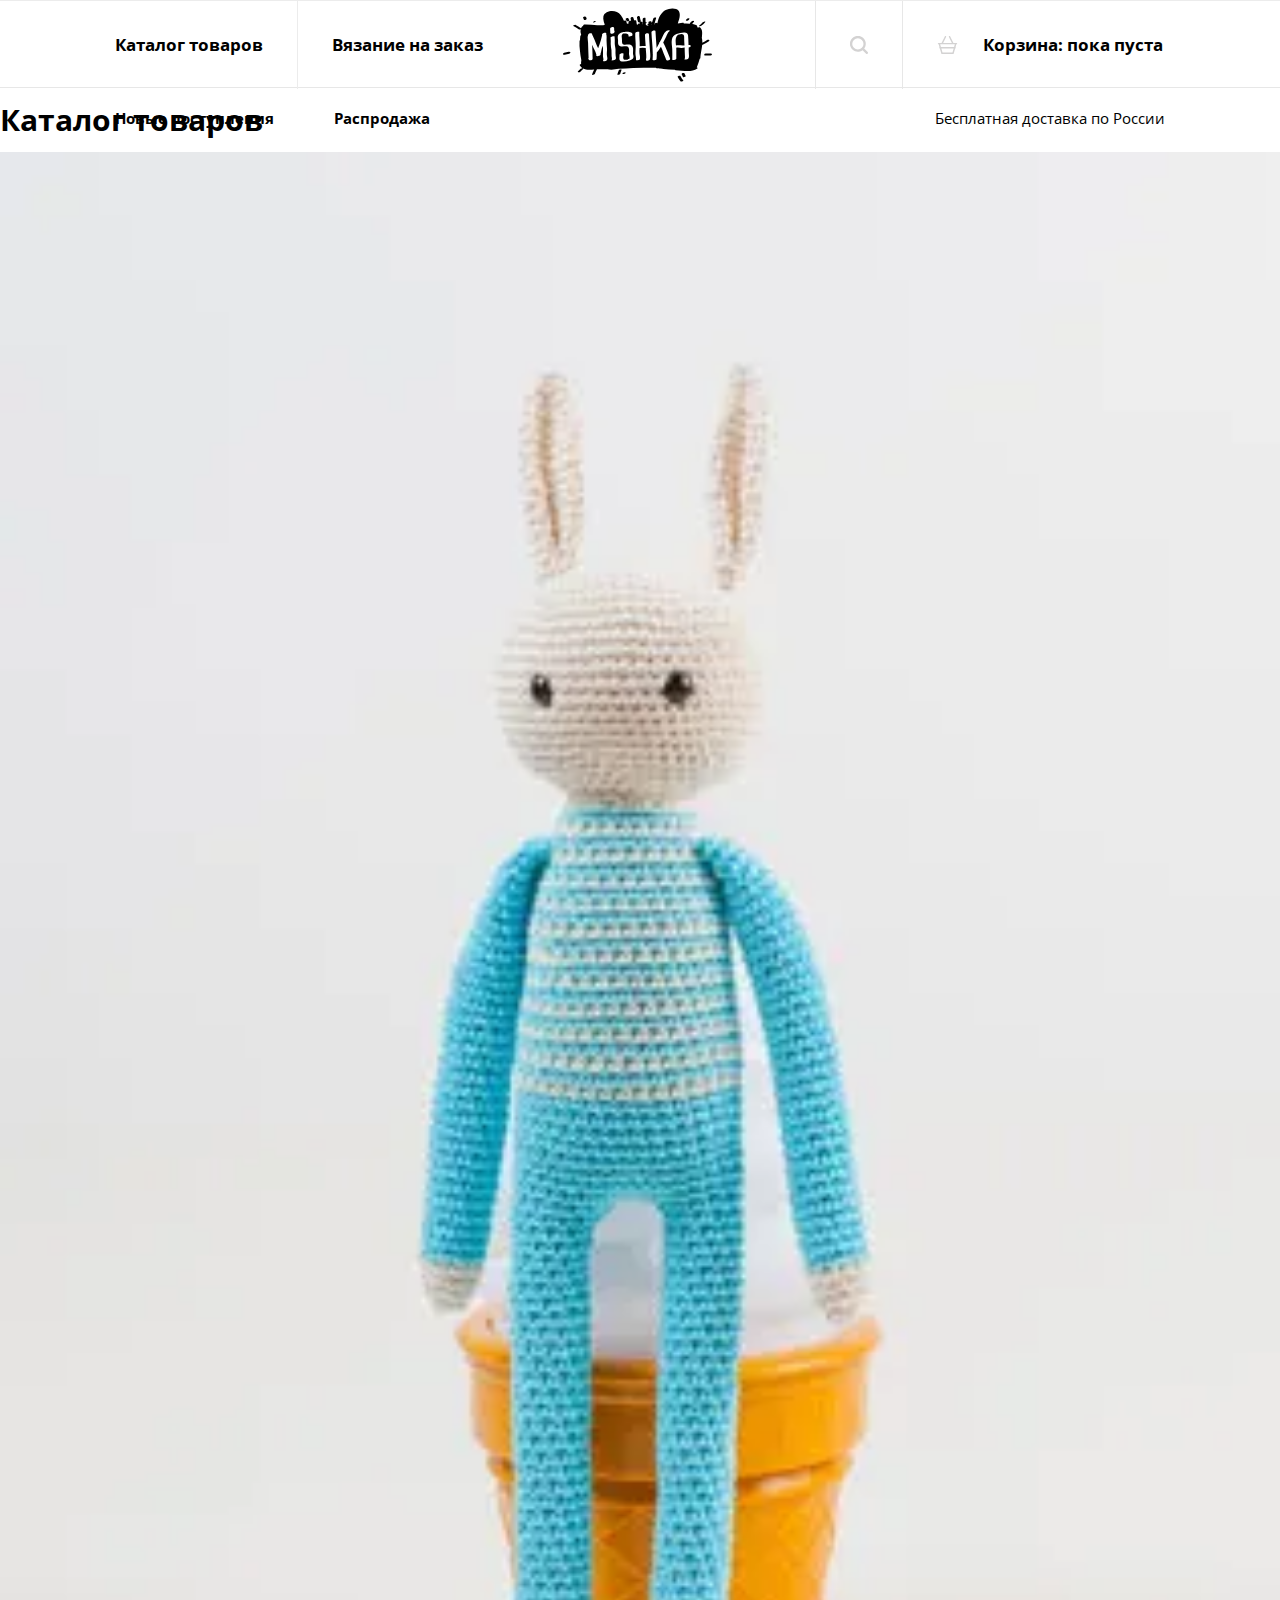
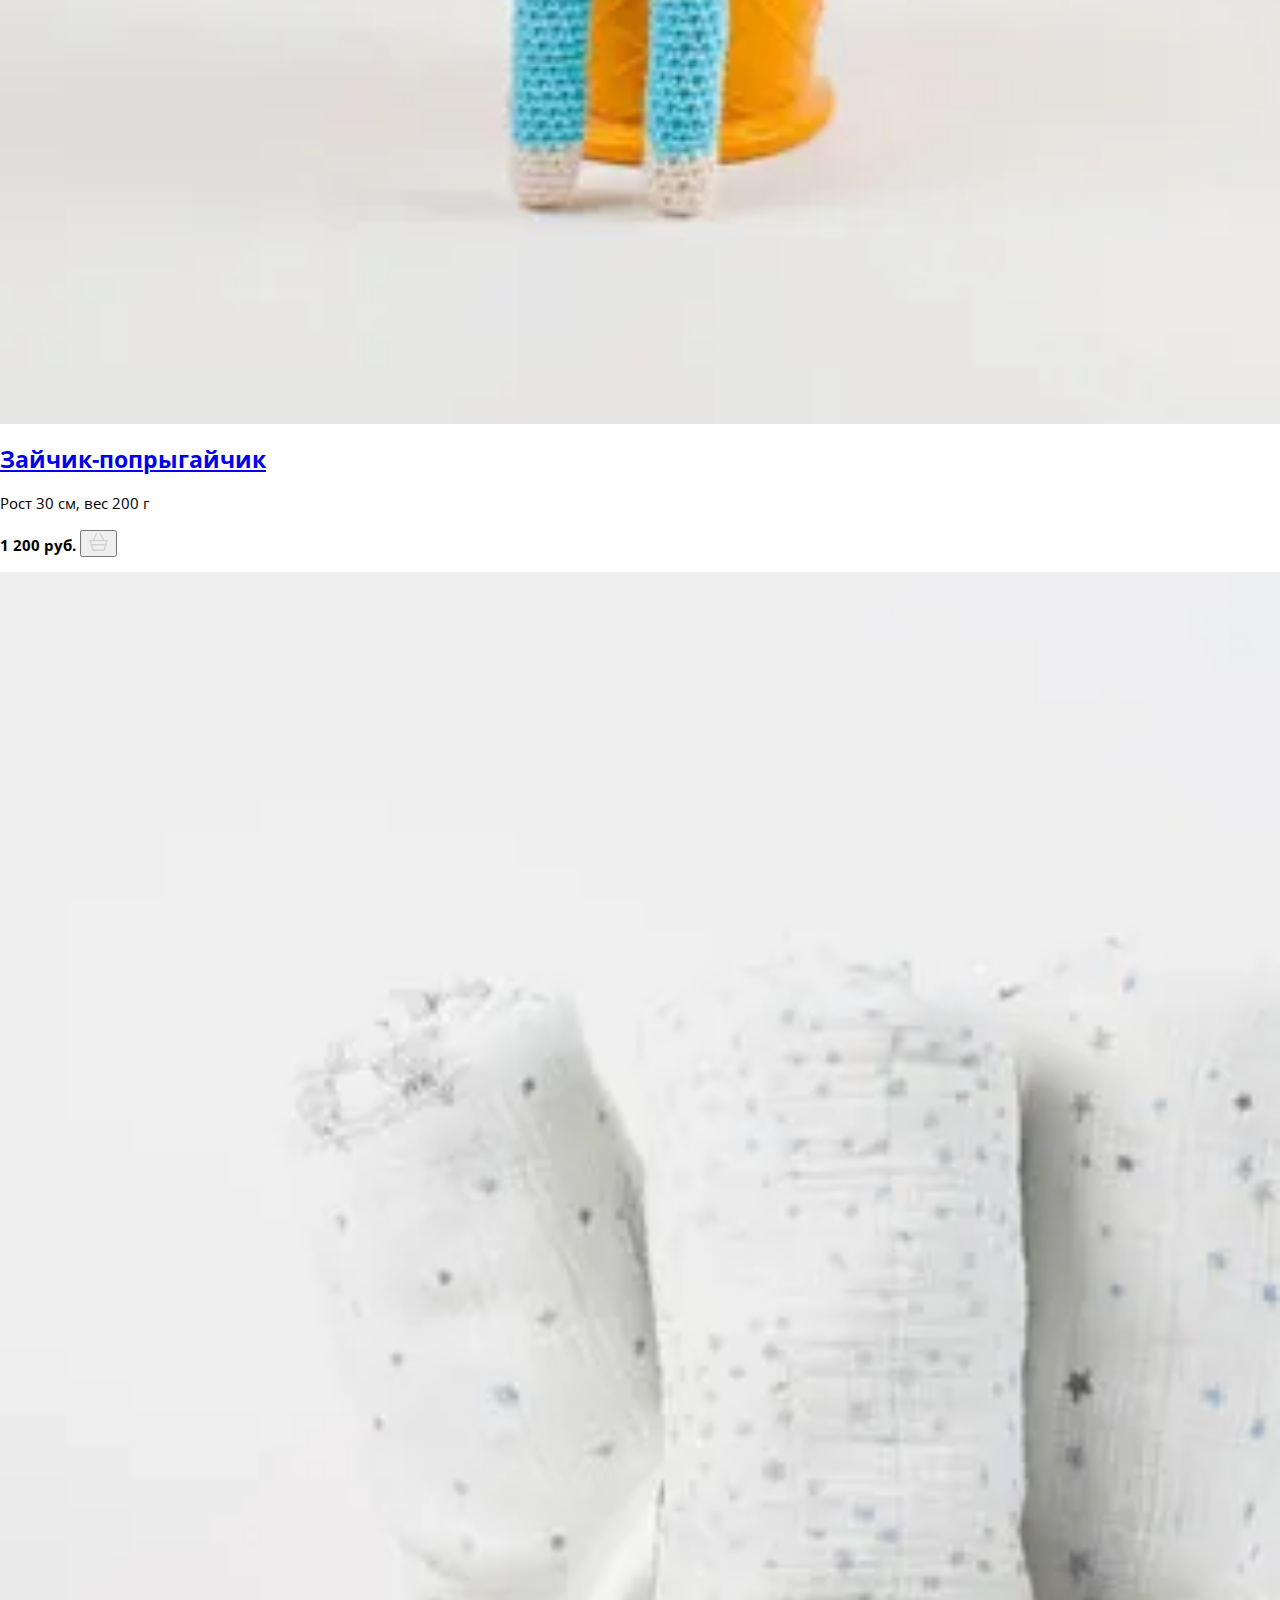
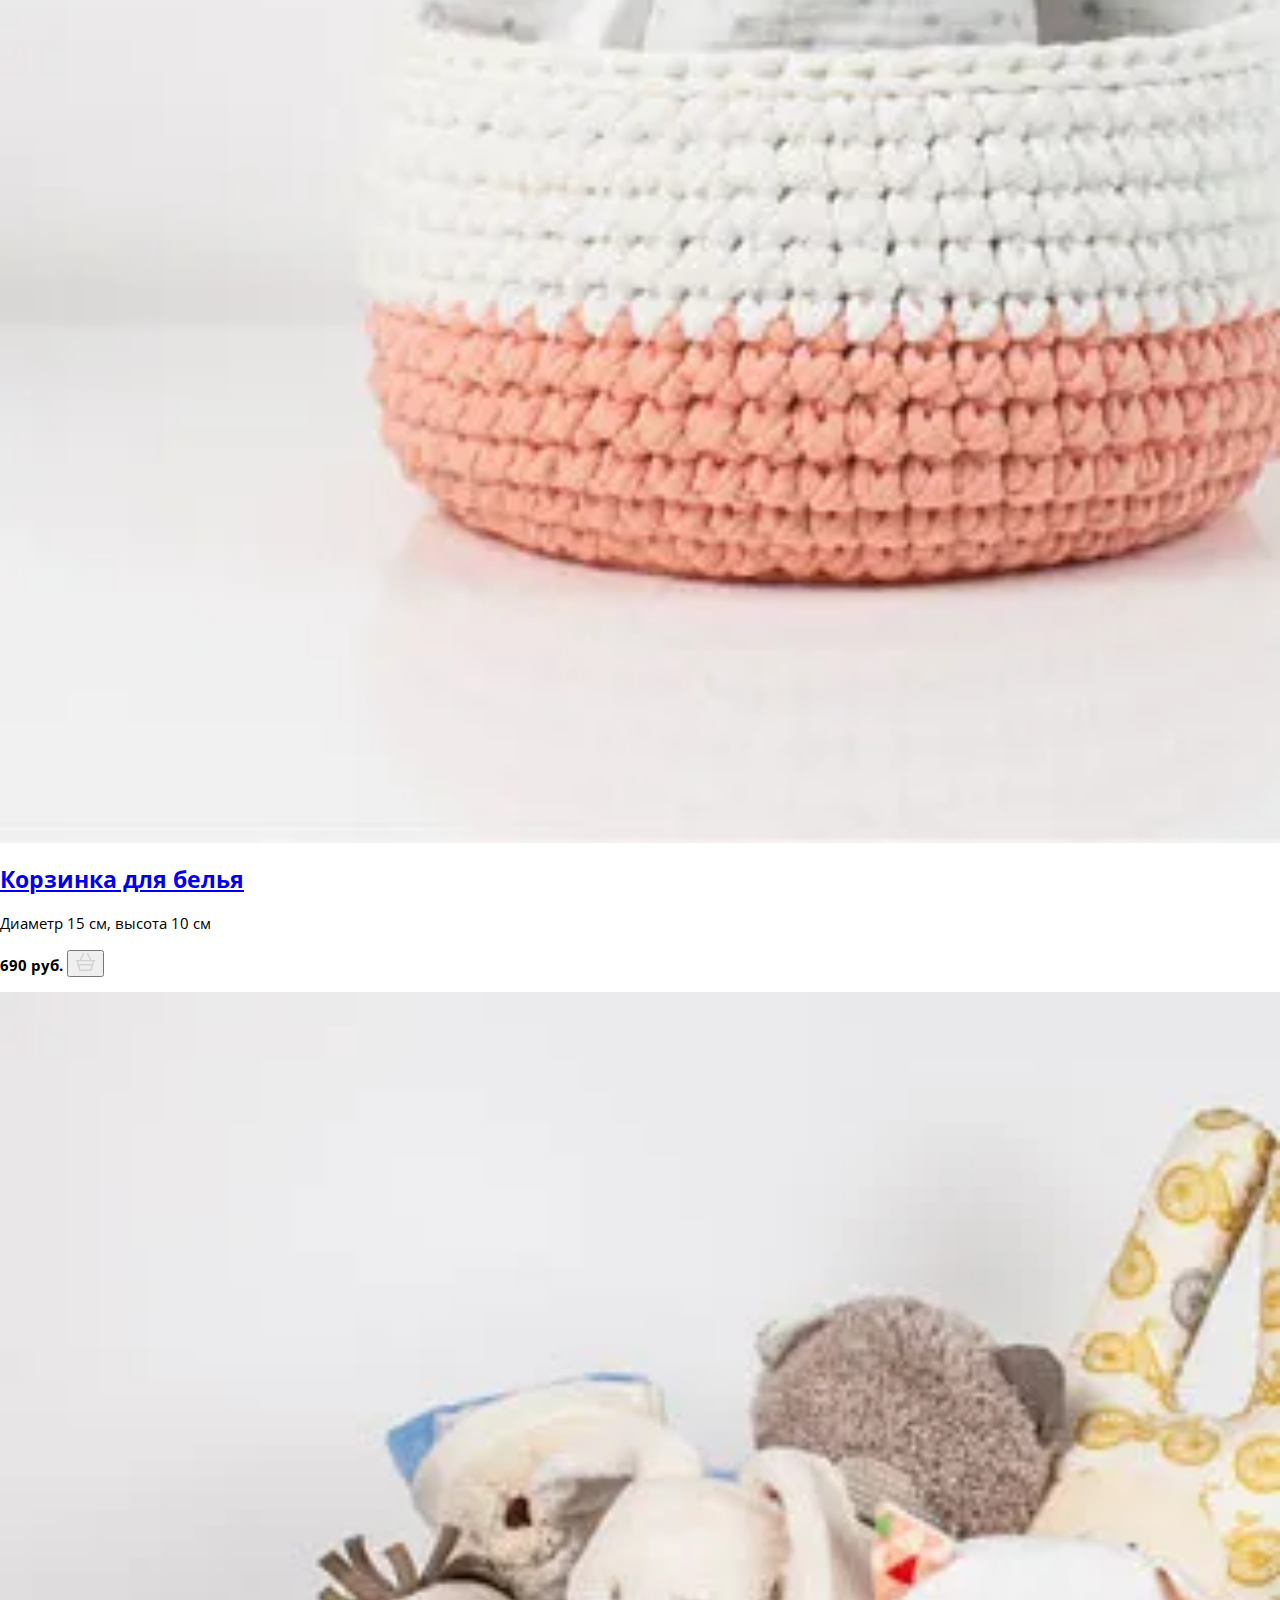
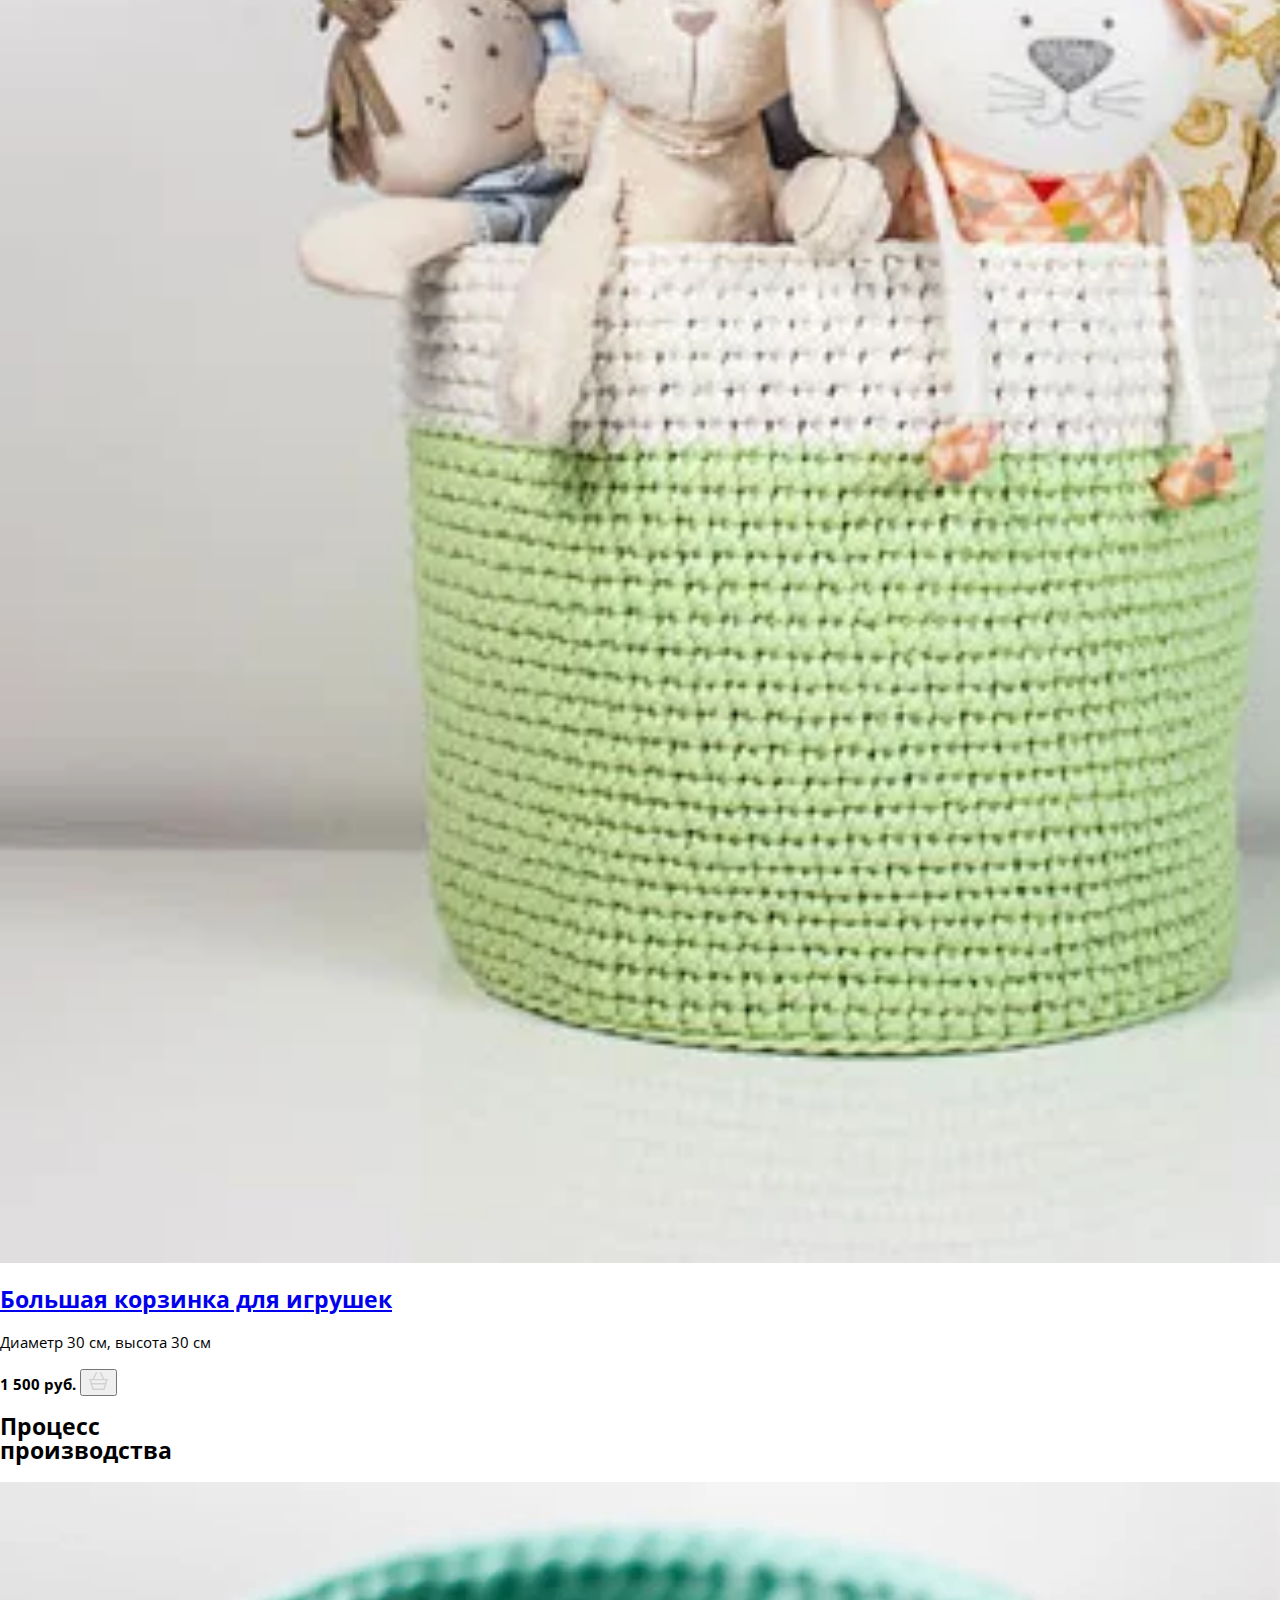
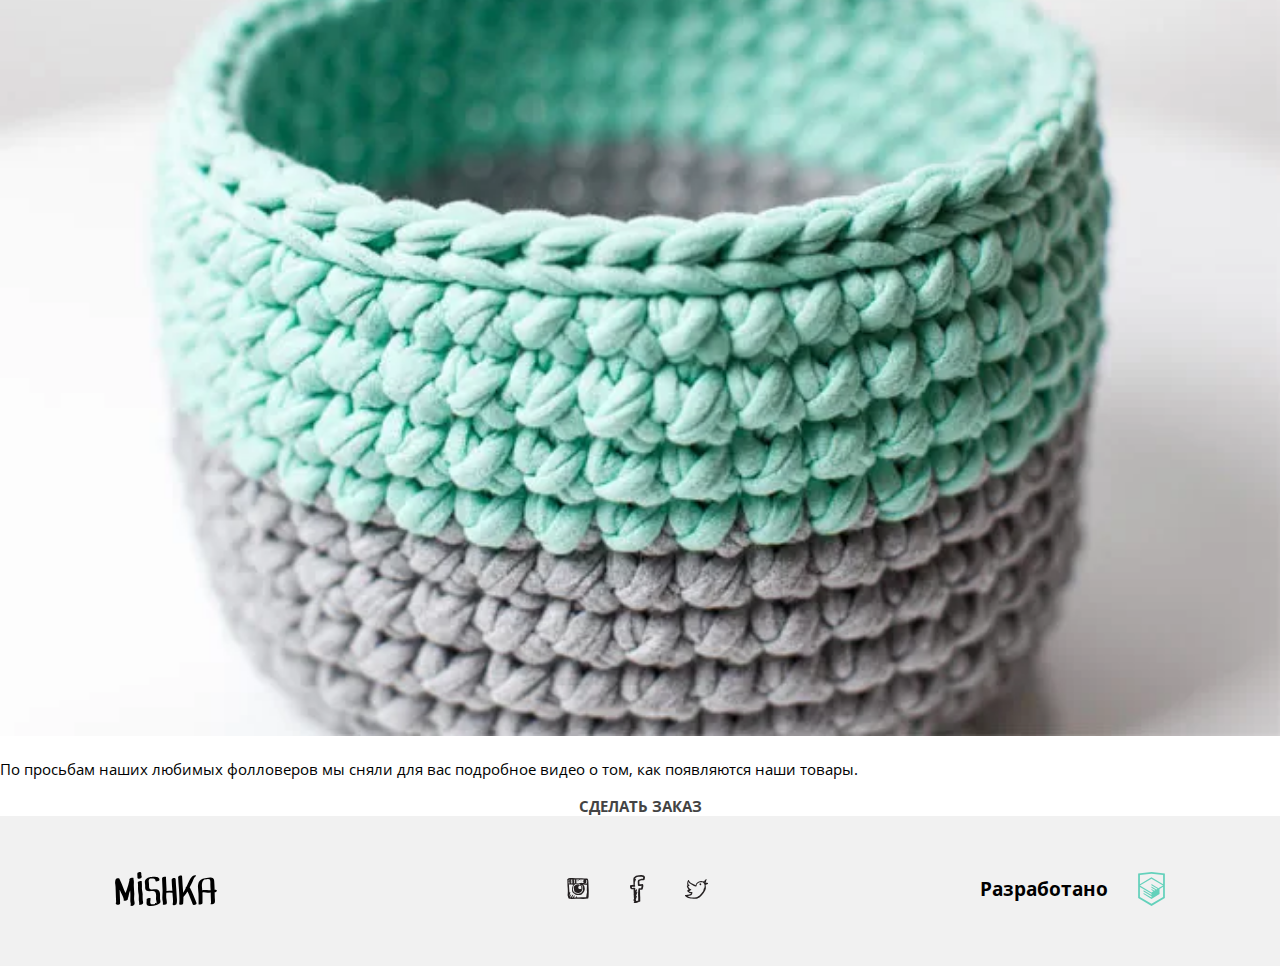
==== commit 91389bcf: "Правки разметки" ====
--- a/source/catalog.html
+++ b/source/catalog.html
@@ -8,6 +8,36 @@
     <title>Mishka - Каталог</title>
   </head>
   <body>
+    <svg style="display: none">
+      <symbol id="logo-footer" viewBox="0 0 101.63 33.95">
+        <path
+          d="M19.15 21.45c-.08-2.68-.51-5.35-.48-8 0-2.17.39-4.41-.36-6.49a4.46 4.46 0 01.14-.71c.19-1-3.27-.49-3.81.46a.86.86 0 00-.37 1l.1.26a78.19 78.19 0 01-2.62 9.41c-.4 1.19-.89 2.35-1.3 3.53a35.66 35.66 0 01-1.65-3.46C7.43 14 6.19 10.55 4.52 7.25c.19-1.53-3.2-1.37-3.87 0a8.64 8.64 0 00-.44 5.21 45.24 45.24 0 01.38 6.11c0 4 .36 7.94.42 11.92a1 1 0 00-.1 1.41 3.08 3.08 0 00.57.55c.9.72 3.5.11 3.5-1.27 0-4.13-.32-8.23-.43-12.36v-1.21l.17.43a33.8 33.8 0 002.19 4.65 21.46 21.46 0 011.8 4.68.77.77 0 00-.23.71.34.34 0 00.25.36c.64.55 1.84.27 2.51 0a6.07 6.07 0 00.83-.42c.35-.21.88-.68.73-1.16l-.09-.28a24.34 24.34 0 001-3.93A24.91 24.91 0 0115 18.52c.05.62.11 1.24.16 1.86.2 2.55 0 5.07 0 7.63a11.7 11.7 0 00.22 2.46 10.55 10.55 0 01.28 1.89.78.78 0 00.34 1.42 3.32 3.32 0 002.78-.78c1.2-1.11.63-2.84.36-4.24-.47-2.31.08-4.93.01-7.31zM27.51 22.12c-.07-2-.77-3.86-.77-5.87a48.66 48.66 0 00-.15-6.89c-.11-.73-4.06.1-3.92 1a38.87 38.87 0 01.16 6.35 39.16 39.16 0 00.73 5.9c.27 2-.08 4.16.15 6.21.11 1 .75 2.74.09 3.58-.42.53 1.47.34 1.55.33a3.86 3.86 0 002.3-1c.65-.83.2-2.43 0-3.36a54.62 54.62 0 01-.14-6.25zM43.84 18.8C41.78 16 38 18 35.28 17.26c-1.38-.39-1.39-2.27-1.39-3.4a35.22 35.22 0 00-.27-4.15 3.4 3.4 0 01.75-2.9 4.38 4.38 0 01.81-.34 8.23 8.23 0 011.07-.09c1.55-.07 4.61.23 4 2.48-.27 1 3.6.43 3.88-.64 1.21-4.6-7.28-3.71-9.69-3.08-2.21.59-4.65 1.84-4.78 4.4a36 36 0 00.34 3.59c.06 1.39-.2 2.78.29 4.12 1.08 3 5.52 1.58 7.78 1.75 3.85.29 2.7 5.47 2.75 7.88 0 1.29 1.18 3.43.21 4.51-.6.66-2 .7-2.79.77s-2.2.31-2.74-.46c-1-1.42.09-3.8-.12-5.42-.12-.92-4.07-.1-3.92 1 .34 2.63-1.4 6.14 2.4 6.6a18.09 18.09 0 007.5-.93 8.85 8.85 0 003.24-1.79c1-.94.69-2.35.42-3.55-.69-2.88.72-6.24-1.18-8.81zM61.17 18.61c-.12-3.78-.69-7.51-.71-11.3 0-2-4-1.31-4 .34 0 3.61.5 7.17.68 10.76v.22c-2 0-3.9.18-5.85.25.2-4.63-.61-9.23-.43-13.86 0-.58-3.87-.09-3.92 1-.17 4.47.59 8.91.45 13.39-.06 2.14-.24 4.26-.26 6.4a21.72 21.72 0 00.33 3.26 8.32 8.32 0 01.18 3.32c-.24.77 3.56.29 3.86-.69.54-1.78-.22-4-.41-5.84a31 31 0 01.08-5.25 29.73 29.73 0 016.08 0q.13 2.07.32 4.13c.11 1.16.18 2.31.2 3.48a10.62 10.62 0 01-.22 3.46c-.77 2.06 3.15 1.89 3.72.36.7-1.87.5-4.2.38-6.16-.08-2.39-.41-4.82-.48-7.27zM78.1 23.09a73.73 73.73 0 00-3.62-7.8c1-1.95 2-3.9 2.93-5.89.83-1.81 1.45-3.82 3.08-5.09.57-.45.55-.9-.25-1a4.44 4.44 0 00-2.77.74 10.74 10.74 0 00-3.2 4.27c-.93 2.05-1.9 4.06-2.91 6.08l-.22.44a1.14 1.14 0 00-.64 1.27c-.79 1.56-1.6 3.12-2.5 4.61-.3-5.53-1-11.06-1.15-16.6 0-1.27-4-.48-3.92 1 .24 6.87 1.22 13.72 1.29 20.59-.3.31-.19.49.05.6 0 1.75-.06 3.5-.21 5.25-.47.75.46 1.14 1.08 1.14h.1c.74 0 2.63-.35 2.72-1.36.19-2.1.25-4.2.23-6.29a31.36 31.36 0 004.06-5.63 29.36 29.36 0 012 4.58c.86 2.74 2.3 5.26 3.13 8 .54 1.81 4.46.74 3.92-1-.9-2.65-2.3-5.2-3.2-7.91zM101.6 18.45c-.21-.83-1.37-.85-2.27-.77v-1c-.12-2.66-.16-5.38-.39-8-.21-2.46-1.58-3.34-4-3.25a24.28 24.28 0 00-7.48 1.4 7 7 0 00-4.56 5.68c-.55 3 .24 6.22.37 9.25.15 3.5.07 7 .06 10.52 0 .57 3.92 0 3.92-1V23c0-.82-.05-1.63-.1-2.44 1.37-.59 3.69 0 5.05.14a15.29 15.29 0 003.24-.29c0 2.31.11 4.63.2 6.94 0 1.18.48 3.53-.35 4.51-.44.52 1.48.34 1.55.33a4 4 0 002.3-1c.95-1.12.46-3.79.4-5.13-.08-1.91-.1-3.82-.14-5.74 1.15-.32 2.42-1.02 2.2-1.87zM87 18.3c-.1-1.25-.22-2.49-.3-3.74-.16-2.33.12-5.58 2.29-7a7.14 7.14 0 012.35-.44 3.67 3.67 0 012.83.19c1.21.8.91 3.66.91 4.87 0 2 .21 4 .31 6a13.68 13.68 0 01-1.68.08c-2.31-.05-4.56-.41-6.71.04zM24.12 6.65a3.16 3.16 0 001.48-.52l.25-.13c.52-.34 1-.83.73-1.36a7.72 7.72 0 01-.42-3.41c0-1-1-1.25-1.78-1.17s-2.17.53-2.17 1.47a16.06 16.06 0 00.11 3 2.56 2.56 0 00-.1.36.69.69 0 00.14.59v.46a.9.9 0 00.43.53 2.18 2.18 0 001.33.18z" />
+      </symbol>
+      <symbol id="instagram-icon" viewBox="0 0 21.77 21.33">
+        <path
+          d="M21.77 12.15c0-2.39-.34-4.79-.3-7.13 0-.79-.09-1.54-.15-2.28a5.29 5.29 0 01-.15-1.06c-.27-.18-.23-.68-.47-.85C20.28.6 19.5.72 19 .61S17.7.49 17.06.45c-1.94-.1-4-.08-6-.08A43.25 43.25 0 015.37 0h-2.2c-.1 0-.11.1-.23.08a9.25 9.25 0 00-1.59.3 2.81 2.81 0 01-.68.3c-.15.2-.52.15-.62.38s.18.45 0 .61v.91c.17.13 0 .58.08.83v1c0 1.28.13 2.4.08 3.72a38.7 38.7 0 01.08 9.41 14.11 14.11 0 01.46 1.75 7.61 7.61 0 00.68 1.52 6.73 6.73 0 001.9.23 4.34 4.34 0 001.14.3c2.84-.21 5.5-.15 8.43-.23a34.61 34.61 0 008.28-.23c.2-.13.13-.53.23-.76-.06-.38.21-.45.23-.76.11-2.36.14-4.79.13-7.21zm-13-6.22a9.43 9.43 0 012.43-.3 10.79 10.79 0 011.9.46c.12.18-.24.55.15.68v.08c.06 0 .15 0 .15.08a1.92 1.92 0 011.06.38c.45.05.54.48 1.14.38a2.18 2.18 0 00-.08.83 11.88 11.88 0 01.3 4.25 1.86 1.86 0 00-.3.68c-.31.32-.48.79-.84 1.06a1.08 1.08 0 01-.45.53c-.12.21-.21.45-.46.53s-.58 0-.83-.08a3.44 3.44 0 00-1.21.61c-.82-.1-1.65-.17-2.43-.3a1.94 1.94 0 00-.83-.3 2 2 0 00-.83-.5c-.1-.13-.34-.12-.46-.23s-.23-.23-.46-.23c-.12-.41-.44-.62-.53-1.06a5.55 5.55 0 01-.46-1.21 13.41 13.41 0 01.38-3.8c.35-.59.78-1.09 1.14-1.67.25 0 .37-.09.38-.3.31.05.43-.07.68-.08s.28-.36.47-.5zM7.11 3.19A3.27 3.27 0 017 2.13c0-.28.28-.28.3-.53 0-.07-.09-.06-.15-.08.13-.15.7-.1.83 0 .13.54-.35.46-.53.68 0 .17.32 0 .46.08 0 .85-.06 1.5 0 2.2h-.42c0 .23.23.23.46.23-.06.29.09.36.08.61-.23.15-.72 0-1.06.08-.11-.6.23-1.4.14-2.21zm-.68-1.6c.09 0 .13 0 .15.08.18.25 0 .68-.08.91-.17-.18-.02-.68-.07-.99zm.15 1.82c-.13-.07-.17-.24-.15-.46.13.05.17.25.15.47zm0 1.37c-.06.14-.08 0-.08-.15s.09.05.08.15zM6.43 5c.17 0 .08.22.23.23 0 .19-.28.18-.38.08s.11-.19.15-.31zM4.08 3.79c0-.11 0-.21-.08-.23-.07-.73.13-1.41 0-2 .25-.15.77 0 1.14-.08v1.18a.49.49 0 01-.38.08c-.05.28.32.13.38.3a9.3 9.3 0 00.15 2.43c-.57-.06-.91.11-1.44.08.1-.61 0-1.43.53-1.59-.01-.15-.26-.06-.3-.17zm-.53 0c-.2 0-.22-.53-.08-.61.33.01.25.51.08.61zm-.15 1a3.67 3.67 0 00.08-.68c.22 0 .25.76-.09.67zm.23-2c-.26.05-.27-.27-.15-.38s.26.21.14.32zm0-1.14c0 .16-.05.2-.08.3-.18 0-.08-.22-.23-.23.02-.15.19-.11.3-.13zm-.24 3.66c.15 0 .11.34-.08.23a.36.36 0 00.08-.23zm-.68-3.72c0 .26-.44.32-.38 0zm-1 .08c0 .22-.33.18-.38.38-.2-.17.1-.47.39-.38zm-.46.76L2 1.82c0-.12.07-.13.08-.23h.23c.1.38-.26.3-.3.53s-.07.13-.08.23a4.67 4.67 0 01.08 1c-.27 0-.28.28-.61.23-.03-.44-.19-.69-.13-1.15zm.08 3.26V4.1c.2-.18.4-.36.61-.53.29.49.18 1.39.46 1.9-.27.15-.74.11-1.06.22zm18.23 11.09a21.35 21.35 0 01-.38 2.81c-2.89.12-6 0-8.88.15-.2 0-.27 0-.23-.23-.25 0-.26.25-.53.23.2-.34.44-.9.15-1.29-.8 0-.8.82-1.14 1.29-.69-.05-1.14.13-1.82.08.18-.71.75-1 .91-1.75-.39-.55-1 .14-1.21.45-.2.48-.56.81-.76 1.29h-1c.24-.47.49-.93.76-1.37s.62-.74.68-1.37c-.16-.28-.42 0-.68 0-.12.18-.27.33-.38.53a8.63 8.63 0 00-.68 1.14c-.18.21-.33 0-.53.23-.39.27-.58.74-1 1-.17-.06 0-.36.15-.38 0-.18-.1-.55.08-.61a2.41 2.41 0 01.38-.91c.12-.74.52-1.2.68-1.9-.56.1-.67.64-1 1a7.29 7.29 0 00-.68 1.29c-.17-.13 0-.58-.08-.84.12-.59.3-1.12.38-1.75A2.61 2.61 0 003 15a.71.71 0 00-.08-.76.54.54 0 00-.45.3c-.19 0-.19.51-.3.3 0-2.59-.45-4.81-.46-7.44 0-.33-.18-.42-.23-.68 1.63 0 3.12.09 4.78.23a3.45 3.45 0 01-.3.38 1.88 1.88 0 00-.38.3A12.67 12.67 0 005 13.82a4.39 4.39 0 001 1.44c.91.49 1.63 1.15 2.51 1.67a14.15 14.15 0 005.54 0 4.32 4.32 0 00.68-.38c1.36-1.24 2.75-2.46 3-4.86v-1.37a4.93 4.93 0 00-1.75-3.64c.33-.22 1.1 0 1.67.08a5.8 5.8 0 00.68 0 8.77 8.77 0 011.44 0c.14.19.11.54.23.76-.06 1.68-.19 3.3-.15 5.09.1.45.13 1 .23 1.44a17 17 0 01-.52 2.73zm.38-11.16c-.64-.12-1.23-.28-1.9-.38.07-.33.8 0 1-.23.38-.22.29-.92.3-1.52a5 5 0 00.08-1.06C19 1.48 17.63 2 16.53 2a6 6 0 00-.3 2.66c.17.49 1 .29 1.52.46-.14.33-.69.06-1 .08s-.71-.05-1-.15c-2.29.08-4.28 0-6.53.15a17.2 17.2 0 00-.08-3.64h3.11c-.34.36-.91.51-1.29.84a3.15 3.15 0 00-1.14.91c.25.13.54-.25.76-.38s.48-.38.83-.46a5.9 5.9 0 011.67-.91 3.54 3.54 0 011 .08c1.28 0 2.46.13 3.8.08a13 13 0 012 .3 7.11 7.11 0 01.3.91 25.58 25.58 0 01-.24 2.69zM14.1 1.9c.11 0 0-.09 0 0zm0 0a3.26 3.26 0 00-1.37.68 3.31 3.31 0 001.37-.68zm1.06.61c.11 0 0-.09 0 0zm-1.75.91a6 6 0 001.75-.91c-.44 0-.59.32-1 .38-.16.21-.59.25-.74.53zm-.68-.84c-.11 0 0 .09 0 0zm-.73.61c.11 0 0-.09 0 0zm0 .07c.06 0 .07 0 .08-.08s-.08.04-.08.08zm-.08.08c.06 0 .07 0 .08-.08s-.1.03-.1.08zm-.83.61a2.06 2.06 0 00.83-.61 2 2 0 00-.86.61zm2.28 1c.53 0 .75-.42 1.21-.53.28-.3.78-.38 1-.76-.56 0-.77.4-1.22.53-.36.28-.79.4-1.02.74zm-2.28-1c-.32-.07 0 .23 0 0zm-.53.38s.12 0 .08-.08-.15.04-.11.08zm2.81.61c-.11 0 0 .09 0 0zM12.2 6.76c-.22-.23-.68-.23-1-.38a5.32 5.32 0 00-1.75.23l-.91.45a4.08 4.08 0 01-.76.53c-.21.22-.35.51-.68.61 0 .22-.17.28-.3.38s-.09.31-.23.38 0 .29-.08.3a18.36 18.36 0 00.68 4.18c.29.62 1 .85 1.44 1.29a6.32 6.32 0 002.13.53 3.19 3.19 0 01.91-.08 5.09 5.09 0 002.81-1.44 1.58 1.58 0 01.45-.68c-.25-.67.29-1.1.46-1.6A8.52 8.52 0 0014.78 8c-.26-.58-.92-.75-1.37-1.14-.06 0-.15 0-.15-.08a1.36 1.36 0 00-1.06-.02zm-3.42 4.32c-.11-.06-.11-.24-.15-.38.26-.07.12.24.15.38zm.08.3c0-.12.08 0 .08.08s-.08.01-.08-.07zm.46-2.05c0-.09.08 0 .08 0s-.08.05-.08.01zM11 7.21c-.2.26 0 .58.08.84-.32-.05-.59-.89-.08-.84zm.38 3.95s.05-.1.08-.08-.07.1-.09.08zm.74 2.84c0-.11.07 0 .15 0a.08.08 0 01-.15 0zm2.2-2.58c-.23-.06-.14.21-.38.15a1.57 1.57 0 01.23-.46c.14.07.18.18.16.35zm-1.14-3.8a2.75 2.75 0 01.61.38 2 2 0 00.38.53 20.57 20.57 0 01.15 2.35c-.26.1-.44.27-.68.38a4.44 4.44 0 01-1.9-.46c-.17-.26-.36-.5-.53-.76V9a4.2 4.2 0 00.46-.61c.23-.13.51-.2.45-.61a.38.38 0 01-.12-.19c.16 0 .25.16.38.23.37.02.46-.2.81-.15z" />
+      </symbol>
+      <symbol id="facebook-icon" viewBox="0 0 14.96 27.72">
+        <path
+          d="M11.66 5.19a6.68 6.68 0 002.68-.3 8.12 8.12 0 00.62-3c-.19 0-.06-.34-.21-.4s-.28-.19-.31-.4c-.28-.16-.46-.42-.72-.6L11.56 0A13.56 13.56 0 009 .11 6.62 6.62 0 003.72 2.5c0 .08 0 .2-.1.2-.62 1.59-.13 3.62-.21 5.58.1.44.11 1 .2 1.39a18.82 18.82 0 01-3.4.5c-.31.33-.21 1.09-.21 1.7a15 15 0 00.41 1.59 3.53 3.53 0 00.83.5c.06 0 .07.08.1.1.51.27 1.45 0 2.27.1-.14 2 .26 3.92 0 5.68 0 .33.29.38.21.8A8.25 8.25 0 004 23.33a2.63 2.63 0 00-.41 1.79c.12 0 .11.16.1.3-.07.47.64.17.52.7.16.46-.43.18-.41.5v.9a6 6 0 002.27.2c.91-.42 2.19-.48 2.79-1.2a1.28 1.28 0 001.24-.2c0-.32.27-.33.21-.7s-.17-.5-.1-.9v-2.89c-.21-2.29 0-4.94-.31-7.18a9.1 9.1 0 002.58-.4 4.85 4.85 0 00.52-1.88 1.56 1.56 0 00.21-1c.19-.21.07-.73.1-1.1-.14-.6-.17-1.3-.83-1.39-.88-.24-2 .6-3 .3 0-1.13-.29-2.34 0-3.39.76-.18 1.46-.4 2.18-.6zM7.84 10a3.76 3.76 0 00.41.7c.08 0 .2 0 .21.1a10.32 10.32 0 003.1-.3A7.46 7.46 0 0111 13a10 10 0 01-2 .2c-.28.16-.37.51-.62.7 0 .44.14.5 0 .8-.2.14-.05.61-.21.8V17c.08.28-.15.26-.1.5v3.49c-.08.28.15.26.1.5v3c.06.27-.13.79.1.9-.07.36-.41 0-.82.1a7.66 7.66 0 01-1.55.4 2.81 2.81 0 00.31-1.1c0-.38-.37-.31-.52-.5.19-.64.56-1.12.72-1.79.2-.51.71-1.3.31-1.79-.52-.11-.52.29-.83.4 0 .08 0 .2-.1.2s0 .2-.1.2-.15.06 0 0 0-.2.1-.2 0-.2.1-.2v-.3a5.71 5.71 0 00.83-2 4.81 4.81 0 00.41-1 1.29 1.29 0 00.1-1.2 1 1 0 00-.93.7c-.32-.19.16-.43.1-.7.14-.23.17-.57.31-.8.2-.41.56-1.3 0-1.6a.66.66 0 00-.72.5 1.45 1.45 0 00-.52.7c-.37-.07-.14-.73-.21-1.1s.12-.9 0-1.2c-.56-.8-2-.11-3.2-.3a2.24 2.24 0 01-.1-1.2c1-.09 2.48.2 3.2-.2 0-.08 0-.2.1-.2.09-.72-.27-1-.51-1.4a17.1 17.1 0 00.1-3c.23-.14.33-.41.51-.6.11-1 .67-1.48.72-2.49-.27 0-.61-.05-.62.2-.3-.11-.38.48-.51.2-.11-.54.25-.63.31-1 .6-.42 1.21-.82 1.86-1.2 1.74-.24 4.65-.45 6.09.2.05.62-.29.85-.21 1.5h-1.44a30.6 30.6 0 00-3 1c-.24.07-.28.33-.52.4a5.91 5.91 0 01-.31 1c-.07 1.41.14 2.57.11 3.98z" />
+      </symbol>
+      <symbol id="twitter-icon" viewBox="0 0 23.49 20.17">
+        <path
+          d="M23.45 4.08c-.23-.37-.91-.28-1.41-.37h-1.11a8.34 8.34 0 01.52-1 5.42 5.42 0 00.22-1.26c.13-.17.18-.42.3-.59s.24-.48.07-.67-.29-.19-.59-.19a.51.51 0 00-.22.15c-.45.43-.78 1-1.26 1.41h-.07c-.09 0 0 0-.08.07l-.37.22a3 3 0 01-.89.52A6.08 6.08 0 0016.71 2a6.44 6.44 0 00-3 .74 7.32 7.32 0 00-2.15 1.63c0 .32-.34.4-.37.74 0 0 0 .09-.07.07 0 .24-.05.34-.07.52s.2.43 0 .52a7.15 7.15 0 01-2.15-1 10.15 10.15 0 01-2.12-1.06A6 6 0 015 2.82c-.21-.31-.54-.5-.67-.89C4 1.77 4.16 1 3.59 1c-.32 0-.34.2-.44.37s-.36.23-.37.52c0 0 0 .09-.07.08a17.77 17.77 0 00-.52 3.26 3.07 3.07 0 00.59 1 1.11 1.11 0 00-.89.52 3.72 3.72 0 00.74 2.3 2.94 2.94 0 00.59 1c0 .23.21.29.3.45s.12.12.15.22.29.18.07.22c-.41.13-1 .07-1.26.37a1.92 1.92 0 000 1.11c0 .24.28.26.3.52a18.31 18.31 0 001.63 1.11 15.23 15.23 0 001.85.37 1.44 1.44 0 01-.59.74 19.23 19.23 0 01-2.74.74c-.56 0-1 .23-1.56.22-.33.13-.85.08-1.11.22s-.1.1-.22.22a.72.72 0 00.44.89c0 .25.22.28.37.37a.8.8 0 00.44.37 10.58 10.58 0 001.93 1.11c.83.18 1.65.38 2.52.52s1.9.12 2.82.22h1a9.91 9.91 0 001.85.07c.09-.1.32-.07.52-.07a9.28 9.28 0 001.63-.74c.57-.24 1-.64 1.56-.89a10 10 0 002.52-2.37 1.66 1.66 0 00.45-.74c.26-.16.38-.45.59-.67a9.92 9.92 0 001-1.41c.32-.5.58-1.05.89-1.56 0-.41.31-.48.3-.89.19-.23.18-.66.37-.89a1.38 1.38 0 01.07-.59A12.15 12.15 0 0021 5.94a5.74 5.74 0 001.63-.59c.53-.19 1.01-.59.82-1.27zM20 8.16a4.73 4.73 0 01-1 2c.06.38-.1.54-.07.89a4.31 4.31 0 00-.37 1c-.2.27-.33.61-.52.89-.37.55-.78 1.05-1.19 1.56s-.91 1-1.33 1.48-.94.88-1.41 1.33a5 5 0 00-1.26.67 5 5 0 00-.67.3c-.18.15-.5.14-.67.3a24 24 0 01-3.51.18 26.33 26.33 0 01-3-.37 11.79 11.79 0 01-2.3-1c.15-.24.63-.15 1-.22 0-.17.39 0 .44-.15.26.06.29-.11.52-.07a9.52 9.52 0 001.7-.59c.28-.14.41-.43.67-.59a.74.74 0 01.22-.44c0-.28.2-.44.15-.82.11-.21.3-.34.3-.67-.07-.15-.13-.32-.3-.37s-.38-.07-.44-.22a1.37 1.37 0 01-.59-.08c-.15 0-.49.09-.52-.07A3.61 3.61 0 014 12.36c.43-.26 1-.35 1.33-.74.52-.08 1.06-.13 1.11-.67 0-.72-.77-.66-1.33-.82a12.12 12.12 0 01-1.89-2.56c.24-.16.56-.23.74-.44.45.06.54-.25.67-.52 0-.49-.33-.61-.59-.81a3.5 3.5 0 01-.67-.8 18.47 18.47 0 01.07-2.37c.06 0 .07 0 .07.07.23.44.56.77.82 1.19A8.87 8.87 0 005.89 5c.45.41 1.11.62 1.56 1a16.41 16.41 0 011.7 1c.67.19 1.06.67 2 .59l.59-.3c.26-.46-.06-1.08.15-1.63a4.35 4.35 0 011.26-1.48 7.81 7.81 0 00.85-.54 4.82 4.82 0 001-.37 6.26 6.26 0 001-.15h1.26a7 7 0 00.74.15 1.83 1.83 0 00.67.37 4.47 4.47 0 011.41 3A10.23 10.23 0 0020 8.16zm.3-5.63c-.13.34-.23.71-.59.82 0-.11-.12-.12-.15-.22s.21-.19.3-.3.25-.25.44-.3c.03-.09.15-.05.04 0zm-5.48 3a1.36 1.36 0 00.52.37.71.71 0 00.59.37c0-.15.35 0 .37-.22.17 0 .17-.23.3-.3a2.36 2.36 0 00-.37-1.33.93.93 0 00-1.37 1.15z" />
+      </symbol>
+      <symbol id="htmlacademy-icon" viewBox="0 0 154.38 195.33">
+        <path
+          d="M78,.59,77.19.5.5,8.54V149.11l76.69,45.63,76.69-45.63V8.54Zm65.86,142.82L77.19,183.07,10.53,143.41V85.79L76.91,125.3l.11,7.16-45.53-27.1-.07,7,45.71,27.47.11,7.35-45.7-27.19-.07,7,45.71,27.47,46.15-27.62v-7l-.06,0V97.1l20.57-12.28Zm-.05-66.06L125.56,88.09l-8.42,5L77,69.17l-.07,7,34.32,20.41-.3.18-.74.44L105.33,100,77,83.16l-.07,7,22.36,13.3L94,106.94l-.13.08L77,97.06l-.07,7L88,110.54l-11.29,6.78-66-39.26L76.82,38.31h0Zm.05-7-67-39.51h0L10.53,70.31V17.58l66.66-7,66.66,7Z" />
+      </symbol>
+      <symbol id="search-icon" viewBox="0 0 17.6 17.6">
+        <path
+          d="M17.27 15.73l-3.41-3.42a7.75 7.75 0 10-1.54 1.54l3.42 3.42a1 1 0 00.77.33 1.1 1.1 0 001.1-1.1 1 1 0 00-.34-.77zM2.2 7.7a5.5 5.5 0 115.5 5.5 5.5 5.5 0 01-5.5-5.5z" />
+      </symbol>
+      <symbol id="cart-icon" viewBox="0 0 20.29 18.85">
+        <path
+          d="M19.54 7.23h-3.15L13 .41a.75.75 0 10-1.34.67l3.07 6.14H5.58l3.07-6.13A.75.75 0 107.31.41L3.9 7.23H.75a.75.75 0 100 1.5h.16l.85 3a.73.73 0 00.38 1.33l1.66 5.79h12.7l1.66-5.79a.74.74 0 00.7-.74.74.74 0 00-.32-.6l.85-3h.16a.75.75 0 000-1.5zm-4.18 10.12H4.93l-1.22-4.29h12.88zM17 11.56H3.28l-.81-2.83h15.36z" />
+      </symbol>
+    </svg>
     <header class="page-header">
       <nav class="main-navigation main-navigation--closed main-navigation--nojs">
         <div class="main-navigation__wrapper">
@@ -34,7 +64,7 @@
               <a class="user-list__link user-list__link--search" href="#">
                 Поиск по сайту
                 <svg class="user-list__link-icon user-list__link-icon--search" width="18" height="18" fill="#d3d2d2">
-                  <use href="media/svg/sprite.svg#search-icon"></use>
+                  <use href="#search-icon"></use>
                 </svg>
               </a>
             </li>
@@ -42,7 +72,7 @@
               <a class="user-list__link" href="#">
                 Корзина: пока пуста
                 <svg class="user-list__link-icon user-list__link-icon--cart" width="21" height="18" fill="#d3d2d2">
-                  <use href="media/svg/sprite.svg#cart-icon"></use>
+                  <use href="#cart-icon"></use>
                 </svg>
               </a>
             </li>
@@ -65,9 +95,9 @@
       </header>
       <section class="catalog-list">
         <h2 class="visually-hidden">Список товаров</h2>
-        <div class="catalog__wrapper">
+        <div class="catalog-list__wrapper">
           <article class="catalog-item">
-            <p class="catalog-item__image-wrapper">
+            <p class="catalog-item__image-wrapper catalog-item__image-wrapper--hare">
               <picture>
                 <source
                   media="(min-width: 1250px)"
@@ -107,7 +137,7 @@
             </div>
           </article>
           <article class="catalog-item">
-            <p class="catalog-item__image-wrapper">
+            <p class="catalog-item__image-wrapper catalog-item__image-wrapper--bowl">
               <picture>
                 <source
                   media="(min-width: 1250px)"
@@ -147,7 +177,7 @@
             </div>
           </article>
           <article class="catalog-item">
-            <p class="catalog-item__image-wrapper">
+            <p class="catalog-item__image-wrapper catalog-item__image-wrapper--toys">
               <picture>
                 <source
                   media="(min-width: 1250px)"
@@ -211,7 +241,7 @@
           <p class="production__description">
             По просьбам наших любимых фолловеров мы сняли для вас подробное видео о том, как появляются наши товары.
           </p>
-          <a class="production__order" href="#">Сделать заказ</a>
+          <a class="production__order button" href="#">Сделать заказ</a>
         </div>
       </section>
     </main>
@@ -219,31 +249,31 @@
       <div class="page-footer__wrapper">
         <a class="page-footer__logo-link" href="#">
           <svg class="page-footer__link-icon" width="102" height="34" fill="">
-            <use href="media/svg/sprite.svg#logo-footer"></use>
+            <use href="#logo-footer"></use>
           </svg>
         </a>
         <ul class="page-footer__social social-list">
           <li class="social-list__item">
-            <a class="social-list__link social-list__link--instagram" href="#">
+            <a class="social-list__link" href="#">
               <span class="visually-hidden">Инстаграм</span>
-              <svg class="social-list__link-icon" width="22" height="21" fill="#231F20">
-                <use href="media/svg/sprite.svg#instagram-icon"></use>
+              <svg class="social-list__link-icon social-list__link-icon--instagram" width="22" height="21" fill="#231F20">
+                <use href="#instagram-icon"></use>
               </svg>
             </a>
           </li>
           <li class="social-list__item">
-            <a class="social-list__link social-list__link--facebook" href="#">
+            <a class="social-list__link" href="#">
               <span class="visually-hidden">Фейсбук</span>
-              <svg class="social-list__link-icon" width="15" height="28" fill="#231F20">
-                <use href="media/svg/sprite.svg#facebook-icon"></use>
+              <svg class="social-list__link-icon social-list__link-icon--facebook" width="15" height="28" fill="#231F20">
+                <use href="#facebook-icon"></use>
               </svg>
             </a>
           </li>
           <li class="social-list__item">
-            <a class="social-list__link social-list__link--twitter" href="#">
+            <a class="social-list__link" href="#">
               <span class="visually-hidden">Твиттер</span>
-              <svg class="social-list__link-icon" width="23" height="20" fill="#231F20">
-                <use href="media/svg/sprite.svg#twitter-icon"></use>
+              <svg class="social-list__link-icon social-list__link-icon--twitter" width="23" height="20" fill="#231F20">
+                <use href="#twitter-icon"></use>
               </svg>
             </a>
           </li>
@@ -252,7 +282,7 @@
           <a class="copyright__link" href="#">
             <b class="copyright__text">Разработано</b>
             <svg class="copyright__link-icon" width="27" height="34" fill="#63d1bb">
-              <use href="media/svg/sprite.svg#htmlacademy-icon"></use>
+              <use href="#htmlacademy-icon"></use>
             </svg>
           </a>
         </div>
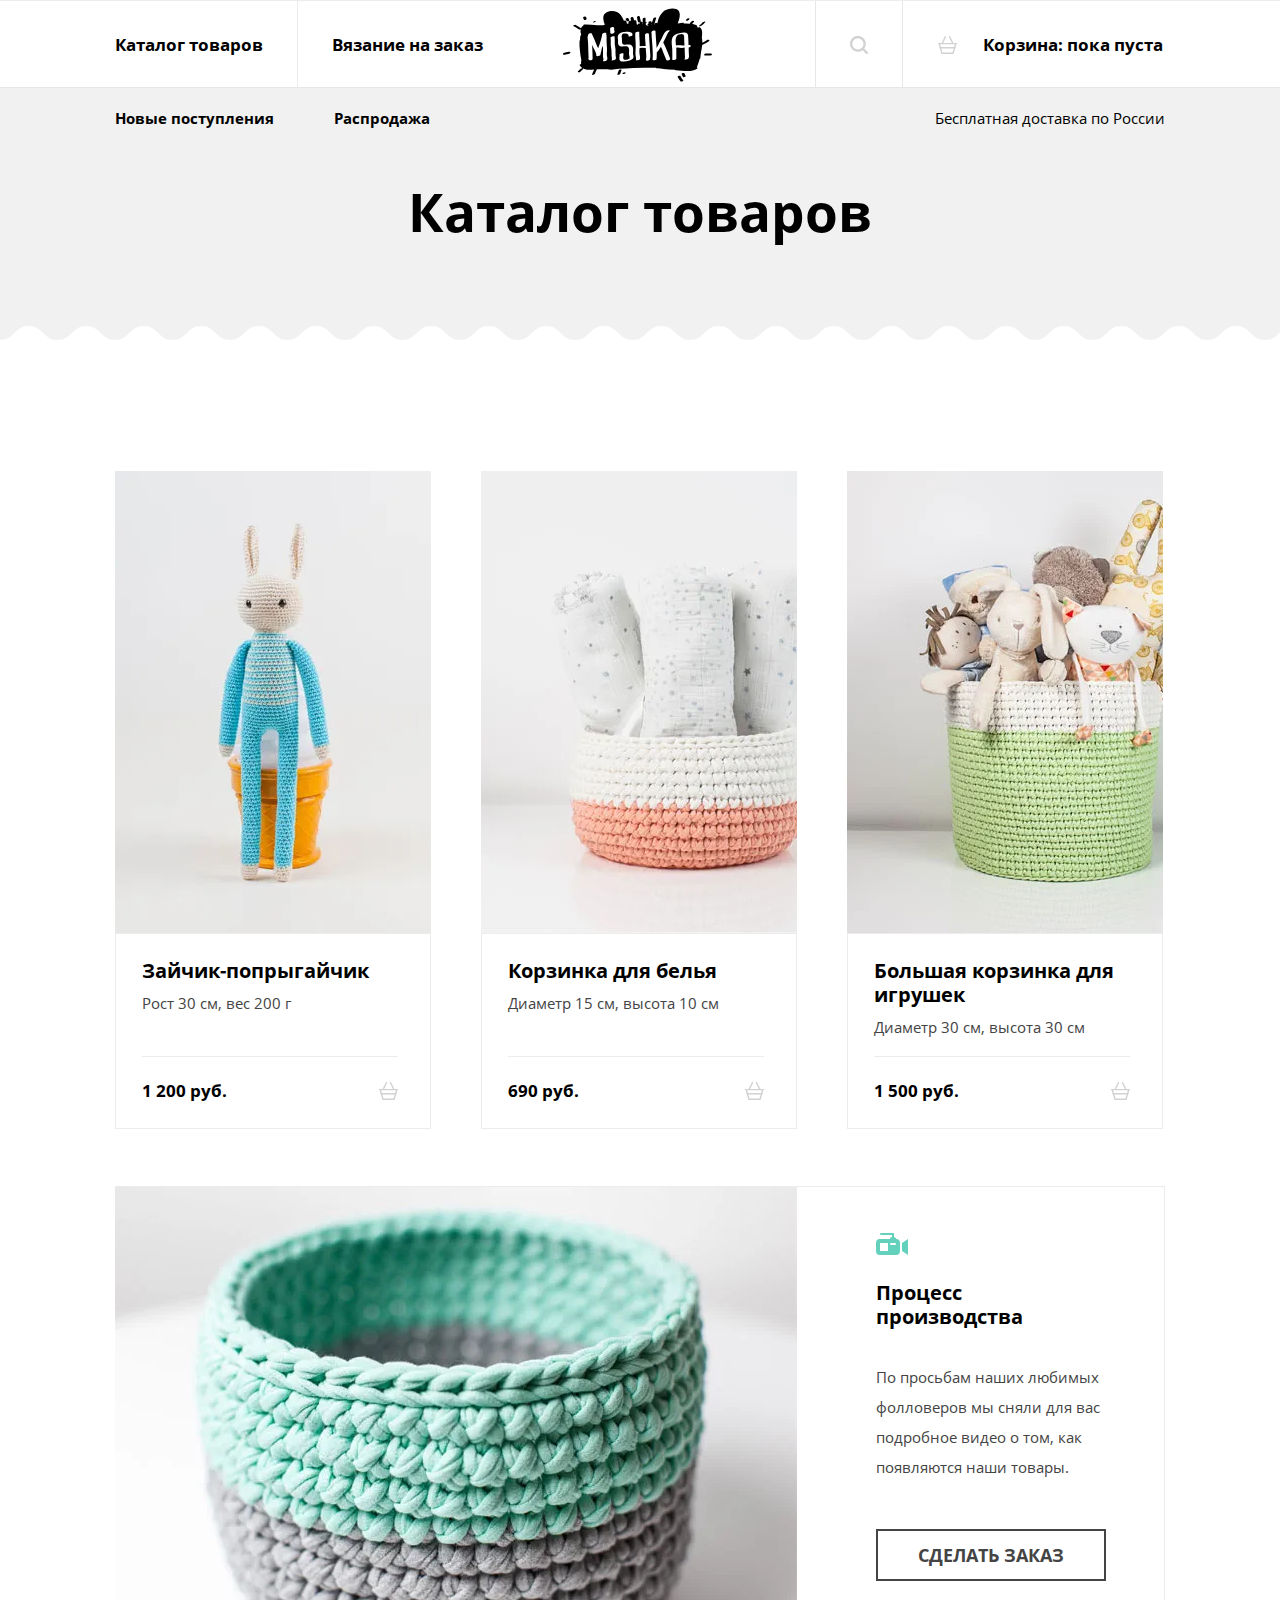
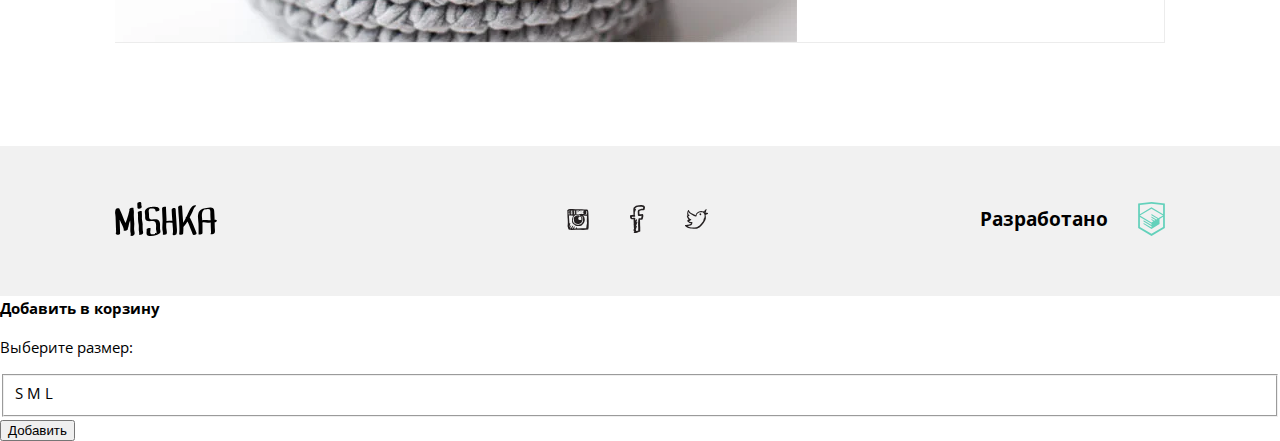
==== commit 0e937989: "Добавление разметки модального окна" ====
--- a/source/catalog.html
+++ b/source/catalog.html
@@ -63,7 +63,7 @@
             <li class="user-list__item">
               <a class="user-list__link user-list__link--search" href="#">
                 Поиск по сайту
-                <svg class="user-list__link-icon user-list__link-icon--search" width="18" height="18" fill="#d3d2d2">
+                <svg class="user-list__link-icon user-list__link-icon--search" width="18" height="18" fill="#d3d2d2" focusable="false">
                   <use href="#search-icon"></use>
                 </svg>
               </a>
@@ -71,7 +71,7 @@
             <li class="user-list__item">
               <a class="user-list__link" href="#">
                 Корзина: пока пуста
-                <svg class="user-list__link-icon user-list__link-icon--cart" width="21" height="18" fill="#d3d2d2">
+                <svg class="user-list__link-icon user-list__link-icon--cart" width="21" height="18" fill="#d3d2d2" focusable="false">
                   <use href="#cart-icon"></use>
                 </svg>
               </a>
@@ -129,8 +129,8 @@
                 <b class="catalog-item__cost">1 200 руб.</b>
                 <button class="catalog-item__put" type="button">
                   <span class="visually-hidden">Добавить в корзину</span>
-                  <svg class="catalog-item__put-icon" width="21" height="18" fill="#d3d2d2">
-                    <use href="media/svg/sprite.svg#cart-icon"></use>
+                  <svg class="catalog-item__put-icon" width="21" height="18" fill="#d3d2d2" focusable="false">
+                    <use href="#cart-icon"></use>
                   </svg>
                 </button>
               </div>
@@ -169,8 +169,8 @@
                 <b class="catalog-item__cost">690 руб.</b>
                 <button class="catalog-item__put" type="button">
                   <span class="visually-hidden">Добавить в корзину</span>
-                  <svg class="catalog-item__put-icon" width="21" height="18" fill="#d3d2d2">
-                    <use href="media/svg/sprite.svg#cart-icon"></use>
+                  <svg class="catalog-item__put-icon" width="21" height="18" fill="#d3d2d2" focusable="false">
+                    <use href="#cart-icon"></use>
                   </svg>
                 </button>
               </div>
@@ -209,8 +209,8 @@
                 <b class="catalog-item__cost">1 500 руб.</b>
                 <button class="catalog-item__put" type="button">
                   <span class="visually-hidden">Добавить в корзину</span>
-                  <svg class="catalog-item__put-icon" width="21" height="18" fill="#d3d2d2">
-                    <use href="media/svg/sprite.svg#cart-icon"></use>
+                  <svg class="catalog-item__put-icon" width="21" height="18" fill="#d3d2d2" focusable="false">
+                    <use href="#cart-icon"></use>
                   </svg>
                 </button>
               </div>
@@ -248,7 +248,7 @@
     <footer class="page-footer">
       <div class="page-footer__wrapper">
         <a class="page-footer__logo-link" href="#">
-          <svg class="page-footer__link-icon" width="102" height="34" fill="">
+          <svg class="page-footer__link-icon" width="102" height="34" fill="#000" focusable="false">
             <use href="#logo-footer"></use>
           </svg>
         </a>
@@ -256,7 +256,7 @@
           <li class="social-list__item">
             <a class="social-list__link" href="#">
               <span class="visually-hidden">Инстаграм</span>
-              <svg class="social-list__link-icon social-list__link-icon--instagram" width="22" height="21" fill="#231F20">
+              <svg class="social-list__link-icon social-list__link-icon--instagram" width="22" height="21" fill="#231F20" focusable="false">
                 <use href="#instagram-icon"></use>
               </svg>
             </a>
@@ -264,7 +264,7 @@
           <li class="social-list__item">
             <a class="social-list__link" href="#">
               <span class="visually-hidden">Фейсбук</span>
-              <svg class="social-list__link-icon social-list__link-icon--facebook" width="15" height="28" fill="#231F20">
+              <svg class="social-list__link-icon social-list__link-icon--facebook" width="15" height="28" fill="#231F20" focusable="false">
                 <use href="#facebook-icon"></use>
               </svg>
             </a>
@@ -272,7 +272,7 @@
           <li class="social-list__item">
             <a class="social-list__link" href="#">
               <span class="visually-hidden">Твиттер</span>
-              <svg class="social-list__link-icon social-list__link-icon--twitter" width="23" height="20" fill="#231F20">
+              <svg class="social-list__link-icon social-list__link-icon--twitter" width="23" height="20" fill="#231F20" focusable="false">
                 <use href="#twitter-icon"></use>
               </svg>
             </a>
@@ -281,13 +281,31 @@
         <div class="page-footer__copyright copyright">
           <a class="copyright__link" href="#">
             <b class="copyright__text">Разработано</b>
-            <svg class="copyright__link-icon" width="27" height="34" fill="#63d1bb">
+            <svg class="copyright__link-icon" width="27" height="34" fill="#63d1bb" focusable="false">
               <use href="#htmlacademy-icon"></use>
             </svg>
           </a>
         </div>
       </div>
     </footer>
+    <div class="overlay">
+      <section class="modal-sizes">
+        <b class="modal-sizes__title">Добавить в корзину</b>
+        <p class="modal-sizes__description">Выберите размер:</p>
+        <form class="modal-sizes__form" action="#">
+          <fieldset class="modal-sizes__sizes">
+            <input class="modal-sizes__checkbox visually-hidden" id="modal-sizes-checkbox-s" name="size-s" value="size-s" type="checkbox" checked />
+            <label class="modal-sizes__label" for="modal-sizes-checkbox-s">S</label>
+            <input class="modal-sizes__checkbox visually-hidden" id="modal-sizes-checkbox-m" name="size-m" value="size-m" type="checkbox" />
+            <label class="modal-sizes__label" for="modal-sizes-checkbox-m">M</label>
+            <input class="modal-sizes__checkbox visually-hidden" id="modal-sizes-checkbox-l" name="size-l" value="size-l" type="checkbox" />
+            <label class="modal-sizes__label" for="modal-sizes-checkbox-l">L</label>
+          </fieldset>
+          <input class="modal-sizes__add" value="Добавить" type="button" />
+        </form>
+      </section>
+    </div>
     <script src="js/mobile-menu.js"></script>
+    <script src="js/modal-sizes.js"></script>
   </body>
 </html>
--- a/source/css/style.css
+++ b/source/css/style.css
@@ -53,26 +53,45 @@
   -webkit-transition: color 0.2s, background-color 0.2s;
   transition: color 0.2s, background-color 0.2s;
 }
-/* Mobile wrappers */
 .product-of-week__button,
 .reviews__write,
-.contacts__write-us {
+.contacts__write-us,
+.production__order,
+.form__submit {
   width: 260px;
   padding: 14px 20px;
   font-size: 18px;
+  background-color: transparent;
   border: 2px solid #444444;
 }
 .product-of-week__button:hover,
 .reviews__write:hover,
-.contacts__write-us:hover {
+.contacts__write-us:hover,
+.production__order:hover,
+.form__submit:hover {
   color: #fff;
   background-color: #444444;
 }
 .product-of-week__button:active,
 .reviews__write:active,
-.contacts__write-us:active {
+.contacts__write-us:active,
+.production__order:active,
+.form__submit:active {
   color: rgba(255, 255, 255, 0.3);
   background-color: #444444;
+}
+/* Mobile wrappers */
+.product-of-week__wrapper,
+.about__wrapper,
+.reviews__wrapper,
+.page-footer__wrapper,
+.catalog-list__wrapper,
+.order {
+  -webkit-box-sizing: border-box;
+          box-sizing: border-box;
+  width: 320px;
+  padding: 0 30px;
+  margin: 0 auto;
 }
 /* Mobile — main-navigation */
 .main-navigation {
@@ -98,6 +117,8 @@
 }
 .main-navigation__logo-link {
   margin: 0 auto;
+  -webkit-transition: opacity 0.2s;
+  transition: opacity 0.2s;
 }
 .main-navigation__logo-link[href]:hover {
   opacity: 0.6;
@@ -172,6 +193,7 @@
   fill: #63d1bb;
 }
 .user-list__link:active .user-list__link-icon {
+  fill: #63d1bb;
   opacity: 0.3;
 }
 /* Mobile — user-list__link-icon */
@@ -192,6 +214,23 @@
 /* Mobile — main-navigation__delivery */
 .main-navigation__delivery {
   display: none;
+}
+/* Mobile — page-title */
+.page-title--inner {
+  padding: 0 30px;
+  padding-top: 69px;
+  padding-bottom: 77px;
+  margin: 0 auto;
+  background-color: #f1f1f1;
+}
+.page-title--inner .page-title__title {
+  font-size: 27px;
+  line-height: 30px;
+  text-align: center;
+}
+/* Mobile — page-title__title */
+.page-title__title {
+  margin: 0;
 }
 /* Mobile — products__header */
 .products__header {
@@ -292,19 +331,10 @@
   right: 0;
   bottom: 0;
   background-image: url("../media/svg/zigzag-line-desktop.svg");
+  background-size: auto 6px;
   background-repeat: repeat-x;
 }
 /* Mobile — product-of-week__wrapper */
-.product-of-week__wrapper,
-.about__wrapper,
-.reviews__wrapper,
-.page-footer__wrapper {
-  -webkit-box-sizing: border-box;
-          box-sizing: border-box;
-  width: 320px;
-  padding: 0 30px;
-  margin: 0 auto;
-}
 /* Mobile — product-of-week__title */
 .product-of-week__title,
 .reviews__title {
@@ -343,7 +373,6 @@
 /* Mobile — technical-list__item */
 .technical-list__item {
   line-height: 20px;
-  text-align: left;
   border-bottom: 1px solid #ececec;
 }
 /* Mobile — technical-list__parameter */
@@ -351,6 +380,7 @@
 .technical-list__parameter,
 .technical-list__value {
   padding: 10px 0;
+  text-align: left;
 }
 .technical-list__parameter {
   -webkit-box-sizing: border-box;
@@ -465,6 +495,7 @@
   right: 0;
   bottom: 0;
   background-image: url("../media/svg/zigzag-line-desktop.svg");
+  background-size: auto 6px;
   background-repeat: repeat-x;
 }
 /* Mobile — reviews__wrapper */
@@ -691,6 +722,482 @@
 .contacts__write-us {
   margin: 0 auto;
 }
+/* Mobile — catalog-list */
+.catalog-list {
+  padding: 30px 0;
+}
+/* Mobile — catalog-list__wrapper */
+/* Mobile — catalog__item */
+.catalog-item {
+  margin-bottom: 30px;
+}
+.catalog-item:last-child {
+  margin-bottom: 0;
+}
+.catalog-item:hover .catalog-item__info {
+  -webkit-box-shadow: 0 6px 10px 0 rgba(0, 0, 0, 0.1);
+          box-shadow: 0 6px 10px 0 rgba(0, 0, 0, 0.1);
+}
+.catalog-item:active .catalog-item__info {
+  -webkit-box-shadow: 0 3px 5px 0 rgba(0, 0, 0, 0.1);
+          box-shadow: 0 3px 5px 0 rgba(0, 0, 0, 0.1);
+}
+/* Mobile — catalog-item__image-wrapper */
+.catalog-item__image-wrapper {
+  width: 260px;
+  height: 195px;
+  margin: 0;
+  background-color: #ececec;
+  overflow: hidden;
+}
+/* Mobile — catalog-item__image */
+.catalog-item__image {
+  display: block;
+}
+/* Mobile — catalog-item__info */
+.catalog-item__info {
+  padding: 0 26px;
+  padding-top: 25px;
+  padding-bottom: 28px;
+  border: 1px solid #ececec;
+  -webkit-transition: -webkit-box-shadow 0.2s;
+  transition: -webkit-box-shadow 0.2s;
+  transition: box-shadow 0.2s;
+  transition: box-shadow 0.2s, -webkit-box-shadow 0.2s;
+}
+.catalog-item__info:hover {
+  -webkit-box-shadow: 0 6px 10px 0 rgba(0, 0, 0, 0.1);
+          box-shadow: 0 6px 10px 0 rgba(0, 0, 0, 0.1);
+}
+.catalog-item__info:active {
+  -webkit-box-shadow: 0 3px 5px 0 rgba(0, 0, 0, 0.1);
+          box-shadow: 0 3px 5px 0 rgba(0, 0, 0, 0.1);
+}
+/* Mobile — catalog-item__title */
+.catalog-item__title {
+  margin: 0;
+  margin-bottom: 5px;
+}
+/* Mobile — catalog-item__link */
+.catalog-item__link {
+  display: block;
+  font-size: 17px;
+  text-decoration: none;
+  color: #000;
+  -webkit-transition: opacity 0.2s;
+  transition: opacity 0.2s;
+}
+.catalog-item__link:hover {
+  opacity: 0.6;
+}
+.catalog-item__link:active {
+  opacity: 0.3;
+}
+/* Mobile — catalog-item__parameters */
+.catalog-item__parameters {
+  padding-bottom: 19px;
+  margin: 0;
+  margin-bottom: 21px;
+  font-size: 13px;
+  line-height: 30px;
+  color: #444444;
+  border-bottom: 1px solid #ececec;
+}
+/* Mobile — catalog-item__price */
+.catalog-item__price {
+  display: -webkit-box;
+  display: -ms-flexbox;
+  display: flex;
+  -webkit-box-align: center;
+      -ms-flex-align: center;
+          align-items: center;
+  -webkit-box-pack: justify;
+      -ms-flex-pack: justify;
+          justify-content: space-between;
+}
+/* Mobile — catalog-item__cost */
+.catalog-item__cost {
+  display: block;
+  font-size: 17px;
+}
+/* Mobile — catalog-item__put */
+.catalog-item__put {
+  width: 20px;
+  height: 18px;
+  padding: 0;
+  background-color: transparent;
+  border: none;
+  cursor: pointer;
+}
+.catalog-item__put:hover .catalog-item__put-icon {
+  fill: #63d1bb;
+}
+.catalog-item__put:active .catalog-item__put-icon {
+  fill: #63d1bb;
+  opacity: 0.3;
+}
+/* Mobile — catalog-item__put-icon */
+.catalog-item__put-icon {
+  -webkit-transition: fill 0.2s, opacity 0.2s;
+  transition: fill 0.2s, opacity 0.2s;
+}
+/* Mobile — production */
+.production {
+  margin-bottom: 58px;
+}
+/* Mobile — production__wrapper */
+.production__wrapper {
+  -webkit-box-sizing: border-box;
+          box-sizing: border-box;
+  width: 260px;
+  padding-top: 22px;
+  padding-bottom: 32px;
+  margin: 0 auto;
+  border: 1px solid #ececec;
+}
+/* Mobile — production__title */
+.production__title {
+  position: relative;
+  padding-left: 90px;
+  margin: 0;
+  margin-bottom: 25px;
+  font-size: 17px;
+}
+.production__title::before {
+  position: absolute;
+  content: "";
+  width: 32px;
+  height: 22px;
+  top: calc(50% - (22px / 2));
+  left: 33px;
+  background-image: url("../media/svg/video-icon.svg");
+  background-repeat: no-repeat;
+}
+/* Mobile — production__video-wrapper */
+.production__video-wrapper {
+  width: 260px;
+  height: 150px;
+  margin: 0;
+  margin-left: -1px;
+  margin-bottom: 27px;
+  overflow: hidden;
+}
+/* Mobile — production__video */
+.production__video {
+  display: block;
+}
+/* Mobile — production__description */
+.production__description {
+  padding: 0 32px;
+  padding-right: 35px;
+  margin: 0;
+  margin-bottom: 25px;
+  font-size: 13px;
+  color: #444444;
+}
+/* Mobile — production__order */
+.production__order {
+  width: 192px;
+  margin: 0 auto;
+}
+/* Mobile — order */
+.order {
+  padding-top: 22px;
+  padding-bottom: 55px;
+}
+/* Mobile — order__description */
+.order__description {
+  margin: 0;
+  margin-bottom: 32px;
+  font-size: 13px;
+  color: #444444;
+}
+/* Mobile — form-type */
+.form-type,
+.form-color,
+.form-initials,
+.form-contacts,
+.form-extra {
+  position: relative;
+  padding: 0;
+  padding-top: 20px;
+  padding-bottom: 30px;
+  margin: 0;
+  border: none;
+  border-top: 1px solid #62d1ba;
+}
+.form-type {
+  padding-top: 31px;
+  padding-bottom: 39px;
+}
+/* Mobile — form-type__title */
+.form-type__title,
+.form-color__title,
+.form-initials__title,
+.form-extra__title,
+.form-contacts__label {
+  font-size: 17px;
+  line-height: 16px;
+  font-weight: 700;
+  text-transform: uppercase;
+  color: #63d1bb;
+}
+.form-type__title,
+.form-color__title,
+.form-initials__title,
+.form-extra__title {
+  position: absolute;
+  padding-right: 20px;
+  top: -10px;
+  left: 0;
+  background-color: #fff;
+}
+/* Mobile — form-type__label */
+.form-type__label,
+.form-color__label {
+  position: relative;
+  display: block;
+  padding-top: 13px;
+  padding-bottom: 13px;
+  padding-left: 60px;
+  margin-bottom: 17px;
+  font-size: 17px;
+  line-height: 18px;
+  font-weight: 700;
+  -webkit-user-select: none;
+     -moz-user-select: none;
+      -ms-user-select: none;
+          user-select: none;
+}
+.form-type__label:last-child,
+.form-color__label:last-child {
+  margin-bottom: 0;
+}
+.form-type__label::before,
+.form-color__label::before {
+  position: absolute;
+  content: "";
+  width: 40px;
+  height: 40px;
+  top: 0;
+  left: 0;
+  border: 2px solid #444444;
+  -webkit-transition: border-color 0.2s, opacity 0.2s;
+  transition: border-color 0.2s, opacity 0.2s;
+}
+.form-type__label::after,
+.form-color__label::after {
+  position: absolute;
+  content: "";
+}
+.form-type__label:hover::before,
+.form-color__label:hover::before {
+  border-color: #62d1ba;
+}
+.form-type__label:active::before,
+.form-color__label:active::before {
+  border-color: #444444;
+  opacity: 0.3;
+}
+.form-type__label {
+  margin-bottom: 13px;
+}
+.form-type__label--accessory {
+  padding-top: 8px;
+  padding-bottom: 0;
+}
+.form-type__label::before {
+  border-radius: 50%;
+}
+.form-type__radio:checked + .form-type__label::after {
+  width: 16px;
+  height: 16px;
+  top: 14px;
+  left: 14px;
+  background-color: #62d1ba;
+  border-radius: 50%;
+}
+.form-type__radio:focus + .form-type__label::before {
+  outline: 2px solid #000;
+}
+/* Mobile — form-color */
+.form-color {
+  padding-top: 30px;
+  padding-bottom: 37px;
+}
+/* Mobile — form-color__label */
+.form-color__checkbox:checked + .form-color__label::after {
+  width: 22px;
+  height: 16px;
+  top: 14px;
+  left: 11px;
+  background-image: url("../media/svg/mark-icon.svg");
+  background-repeat: no-repeat;
+}
+.form-color__checkbox:focus + .form-color__label::before {
+  outline: 2px solid #000;
+}
+/* Mobile — form-initials */
+.form-initials {
+  padding-top: 36px;
+  padding-bottom: 0;
+  margin-bottom: 33px;
+}
+/* Mobile — form-initials__field-wrapper */
+.form-initials__field-wrapper,
+.form-contacts__field-wrapper {
+  display: -webkit-box;
+  display: -ms-flexbox;
+  display: flex;
+  margin: 0;
+  margin-bottom: 21px;
+  -webkit-box-orient: vertical;
+  -webkit-box-direction: normal;
+      -ms-flex-direction: column;
+          flex-direction: column;
+}
+.form-initials__field-wrapper:last-child,
+.form-contacts__field-wrapper:last-child {
+  margin-bottom: 0;
+}
+/* Mobile — form-initials__label */
+.form-initials__label {
+  margin-bottom: 4px;
+  font-size: 17px;
+  line-height: 18px;
+  font-weight: bold;
+}
+/* Mobile — form-initials__field */
+.form-initials__field,
+.form-contacts__field,
+.form-extra__textarea {
+  -webkit-box-sizing: border-box;
+          box-sizing: border-box;
+  padding: 14px 0;
+  font-family: inherit;
+  font-size: 17px;
+  line-height: 18px;
+  color: #444444;
+  border: none;
+  border-bottom: 2px solid;
+  -webkit-transition: border-color 0.2s;
+  transition: border-color 0.2s;
+}
+.form-initials__field::-webkit-input-placeholder, .form-contacts__field::-webkit-input-placeholder, .form-extra__textarea::-webkit-input-placeholder {
+  color: #d2d2d2;
+}
+.form-initials__field::-moz-placeholder, .form-contacts__field::-moz-placeholder, .form-extra__textarea::-moz-placeholder {
+  color: #d2d2d2;
+}
+.form-initials__field:-ms-input-placeholder, .form-contacts__field:-ms-input-placeholder, .form-extra__textarea:-ms-input-placeholder {
+  color: #d2d2d2;
+}
+.form-initials__field::-ms-input-placeholder, .form-contacts__field::-ms-input-placeholder, .form-extra__textarea::-ms-input-placeholder {
+  color: #d2d2d2;
+}
+.form-initials__field::placeholder,
+.form-contacts__field::placeholder,
+.form-extra__textarea::placeholder {
+  color: #d2d2d2;
+}
+.form-initials__field:hover,
+.form-contacts__field:hover,
+.form-extra__textarea:hover {
+  border-color: #62d1ba;
+}
+.form-initials__field:active,
+.form-contacts__field:active,
+.form-extra__textarea:active {
+  border-color: #62d1ba;
+}
+.form-initials__field:focus,
+.form-contacts__field:focus,
+.form-extra__textarea:focus {
+  border-color: #62d1ba;
+}
+/* Mobile — form-contacts */
+.form-contacts {
+  padding: 0;
+  margin-bottom: 42px;
+  border-top: none;
+}
+/* Mobile — form-contacts__field-wrapper */
+.form-contacts__field-wrapper {
+  position: relative;
+  margin-bottom: 33px;
+}
+.form-contacts__field-wrapper::before {
+  position: absolute;
+  content: "";
+  height: 1px;
+  top: 8px;
+  left: 0;
+  right: 0;
+  background-color: #62d1ba;
+}
+/* Mobile — form-contacts__field-icon */
+.form-contacts__field-icon {
+  position: absolute;
+  right: 8px;
+  bottom: 17px;
+}
+/* Mobile — form-contacts__label */
+.form-contacts__label {
+  padding-right: 30px;
+  margin-bottom: 8px;
+  -ms-flex-item-align: start;
+      align-self: flex-start;
+  background-color: #fff;
+  z-index: 1;
+}
+/* Mobile — form-contacts__field */
+.form-contacts__field {
+  padding: 15px 0;
+  padding-right: 50px;
+  background-color: transparent;
+  z-index: 1;
+}
+.form-contacts__field:hover + .form-contacts__field-icon {
+  fill: #62d1ba;
+}
+.form-contacts__field:active + .form-contacts__field-icon {
+  fill: #62d1ba;
+}
+.form-contacts__field:focus + .form-contacts__field-icon {
+  fill: #62d1ba;
+}
+/* Mobile — form-contacts__field-icon */
+.form-contacts__field-icon {
+  -webkit-transition: fill 0.2s;
+  transition: fill 0.2s;
+}
+/* Mobile — form-extra */
+.form-extra {
+  padding-top: 31px;
+  padding-bottom: 0;
+  margin-bottom: 16px;
+}
+/* Mobile — form-extra__textarea */
+.form-extra__textarea {
+  display: block;
+  margin: 0;
+  min-width: 260px;
+  max-width: 260px;
+  width: 260px;
+  min-height: 142px;
+  height: 142px;
+  padding: 15px;
+  border: 2px solid #000;
+}
+/* Mobile — form__note */
+.form__note {
+  display: block;
+  margin-bottom: 30px;
+  font-size: 14px;
+  line-height: 16px;
+  color: #444444;
+}
+/* Mobile — form__submit */
 /* Mobile — page-footer */
 .page-footer {
   padding-top: 22px;
@@ -870,9 +1377,20 @@
   .product-of-week__wrapper,
   .about__wrapper,
   .reviews__wrapper,
-  .page-footer__wrapper {
+  .page-footer__wrapper,
+  .catalog-list__wrapper,
+  .order__description,
+  .form-type__wrapper,
+  .form-color__wrapper,
+  .form-initials__wrapper,
+  .form-contacts__wrapper,
+  .form-extra__wrapper,
+  .form__footer {
+    -webkit-box-sizing: border-box;
+            box-sizing: border-box;
     width: 768px;
     padding: 0 50px;
+    margin: 0 auto;
   }
   /* Tablet — main-navigation */
   .main-navigation {
@@ -993,6 +1511,30 @@
             order: 4;
     z-index: 1;
   }
+  /* Tablet — page-title */
+  .page-title {
+    position: relative;
+  }
+  .page-title--inner {
+    padding-top: 95px;
+    padding-bottom: 95px;
+  }
+  .page-title--inner .page-title__title {
+    font-size: 43px;
+    line-height: 50px;
+  }
+  .page-title::after {
+    position: absolute;
+    content: "";
+    height: 24px;
+    left: 0;
+    right: 0;
+    bottom: 0;
+    background-image: url("../media/svg/zigzag-fill-desktop.svg");
+    background-repeat: repeat-x;
+    z-index: 1;
+  }
+  /* Tablet — page-title__title */
   /* Tablet — products */
   .products {
     position: relative;
@@ -1005,6 +1547,7 @@
     right: 0;
     bottom: 0;
     background-image: url("../media/svg/zigzag-fill-desktop.svg");
+    background-size: auto 24px;
     background-repeat: repeat-x;
     z-index: 1;
   }
@@ -1068,6 +1611,7 @@
   }
   .product-of-week::after {
     height: 17px;
+    background-size: auto 17px;
   }
   /* Tablet — product-of-week__wrapper */
   /* Tablet — product-of-week__title */
@@ -1089,6 +1633,9 @@
   .product-of-week__container {
     display: grid;
     grid-template-columns: 1fr 1fr;
+    -webkit-box-align: end;
+        -ms-flex-align: end;
+            align-items: end;
     -webkit-column-gap: 43px;
        -moz-column-gap: 43px;
             column-gap: 43px;
@@ -1187,6 +1734,7 @@
   }
   .reviews::after {
     height: 17px;
+    background-size: auto 17px;
   }
   /* Tablet — reviews__wrapper */
   .reviews__wrapper {
@@ -1298,6 +1846,325 @@
   .contacts__write-us {
     width: 230px;
   }
+  /* Tablet — catalog-list */
+  .catalog-list {
+    padding-top: 65px;
+    padding-bottom: 54px;
+  }
+  /* Tablet — catalog-item */
+  .catalog-item {
+    display: -webkit-box;
+    display: -ms-flexbox;
+    display: flex;
+    width: 668px;
+    margin-bottom: 54px;
+  }
+  /* Tablet — catalog-item__image-wrapper */
+  .catalog-item__image-wrapper {
+    width: 334px;
+    height: 334px;
+  }
+  /* Tablet — catalog-item__info */
+  .catalog-item__info {
+    display: -webkit-box;
+    display: -ms-flexbox;
+    display: flex;
+    -webkit-box-sizing: border-box;
+            box-sizing: border-box;
+    width: 334px;
+    padding-bottom: 25px;
+    -webkit-box-orient: vertical;
+    -webkit-box-direction: normal;
+        -ms-flex-direction: column;
+            flex-direction: column;
+  }
+  /* Tablet — catalog-item__link */
+  .catalog-item__link {
+    padding-right: 40px;
+    font-size: 20px;
+  }
+  /* Tablet — catalog-item__parameters */
+  .catalog-item__parameters {
+    padding-bottom: 0;
+    font-size: 15px;
+    border-bottom: none;
+  }
+  /* Tablet — catalog-item__price */
+  .catalog-item__price {
+    padding-top: 22px;
+    margin: auto 6px 0 4px;
+    border-top: 1px solid #ececec;
+  }
+  /* Tablet — catalog-item__cost */
+  /* Tablet — catalog-item__put */
+  /* Tablet — production */
+  .production {
+    margin-bottom: 63px;
+  }
+  /* Tablet — production__wrapper */
+  .production__wrapper {
+    display: -webkit-box;
+    display: -ms-flexbox;
+    display: flex;
+    width: 668px;
+    padding-top: 0;
+    padding-bottom: 45px;
+    -webkit-box-orient: vertical;
+    -webkit-box-direction: normal;
+        -ms-flex-direction: column;
+            flex-direction: column;
+  }
+  /* Tablet — production__title */
+  .production__title {
+    padding-left: 105px;
+    margin-bottom: 33px;
+    font-size: 20px;
+    -webkit-box-ordinal-group: 3;
+        -ms-flex-order: 2;
+            order: 2;
+  }
+  .production__title::before {
+    left: 41px;
+  }
+  /* Tablet — production__title-break */
+  .production__title-break {
+    display: none;
+  }
+  /* Tablet — production__video-wrapper */
+  .production__video-wrapper {
+    width: 668px;
+    height: 455px;
+    margin-bottom: 36px;
+    -webkit-box-ordinal-group: 2;
+        -ms-flex-order: 1;
+            order: 1;
+  }
+  /* Tablet — production__description */
+  .production__description {
+    padding-left: 40px;
+    margin-bottom: 35px;
+    font-size: 15px;
+    line-height: 30px;
+    -webkit-box-ordinal-group: 4;
+        -ms-flex-order: 3;
+            order: 3;
+  }
+  /* Tablet — production__order */
+  .production__order {
+    width: 584px;
+    -webkit-box-ordinal-group: 5;
+        -ms-flex-order: 4;
+            order: 4;
+  }
+  /* Tablet — order */
+  .order {
+    width: auto;
+    padding: 58px 0 50px 0;
+  }
+  /* Tablet — order__description */
+  .order__description {
+    margin: 0 auto;
+    margin-bottom: 54px;
+    font-size: 17px;
+    line-height: 30px;
+  }
+  /* Tablet — form-type */
+  .form-type,
+  .form-color,
+  .form-initials,
+  .form-extra {
+    padding: 0;
+    border-top: 0;
+  }
+  .form-type {
+    margin-bottom: 50px;
+  }
+  /* Tablet — form-type__wrapper */
+  .form-type__wrapper,
+  .form-color__wrapper,
+  .form-initials__wrapper,
+  .form-extra__wrapper {
+    position: relative;
+    padding-left: 217px;
+  }
+  /* Tablet — form-type__title */
+  .form-type__title,
+  .form-color__title,
+  .form-initials__title,
+  .form-extra__title,
+  .form-contacts__label {
+    font-size: 17px;
+    line-height: 16px;
+    left: 50px;
+  }
+  .form-type__title,
+  .form-color__title,
+  .form-initials__title,
+  .form-extra__title {
+    top: 20px;
+    background-color: transparent;
+  }
+  /* Tablet — form-type__label */
+  .form-type__label,
+  .form-color__label {
+    padding: 19px 0 19px 80px;
+    font-size: 19px;
+  }
+  .form-type__label::before,
+  .form-color__label::before {
+    width: 52px;
+    height: 52px;
+  }
+  .form-type__label {
+    margin-bottom: 19px;
+  }
+  .form-type__radio:checked + .form-type__label::after {
+    width: 22px;
+    height: 22px;
+    top: calc(50% - (22px / 2));
+    left: 17px;
+  }
+  /* Tablet — form-color */
+  .form-color {
+    padding-top: 46px;
+    padding-bottom: 50px;
+    margin-bottom: 45px;
+    background-color: #f1f1f1;
+  }
+  /* Tablet — form-color__wrapper */
+  .form-color__wrapper {
+    display: grid;
+    padding-right: 30px;
+    grid-template-columns: repeat(2, 1fr);
+    grid-template-rows: 76px 76px auto;
+    -webkit-box-align: start;
+        -ms-flex-align: start;
+            align-items: flex-start;
+  }
+  /* Tablet — form-color__label */
+  .form-color__label {
+    -webkit-box-sizing: border-box;
+            box-sizing: border-box;
+    width: 240px;
+    margin-bottom: 0;
+  }
+  .form-color__label::before {
+    width: 54px;
+  }
+  .form-color__checkbox:checked + .form-color__label::after {
+    width: 33px;
+    height: 22px;
+    top: calc(50% - (22px / 2));
+    left: 12px;
+    background-size: 33px 22px;
+  }
+  /* Tablet — form-initials */
+  .form-initials {
+    padding: 0;
+    margin-bottom: 49px;
+  }
+  /* Tablet — form-initials__field-wrapper */
+  .form-initials__field-wrapper {
+    -webkit-box-orient: horizontal;
+    -webkit-box-direction: normal;
+        -ms-flex-direction: row;
+            flex-direction: row;
+    -webkit-box-align: center;
+        -ms-flex-align: center;
+            align-items: center;
+  }
+  /* Tablet — form-initials__label */
+  .form-initials__label {
+    margin-right: 26px;
+    margin-bottom: 0;
+    font-size: 19px;
+  }
+  /* Tablet — form-initials__field */
+  .form-initials__field {
+    width: 100%;
+    padding-left: 16px;
+    font-size: 19px;
+  }
+  /* Tablet — form-contacts */
+  .form-contacts {
+    padding-top: 43px;
+    padding-bottom: 51px;
+    margin-bottom: 50px;
+    background-color: #f1f1f1;
+  }
+  /* Tablet — form-contacts__wrapper */
+  /* Tablet — form-contacts__field-wrapper */
+  .form-contacts__field-wrapper {
+    margin-bottom: 18px;
+    -webkit-box-orient: horizontal;
+    -webkit-box-direction: normal;
+        -ms-flex-direction: row;
+            flex-direction: row;
+    -webkit-box-align: center;
+        -ms-flex-align: center;
+            align-items: center;
+    -webkit-box-pack: justify;
+        -ms-flex-pack: justify;
+            justify-content: space-between;
+  }
+  .form-contacts__field-wrapper::before {
+    display: none;
+  }
+  /* Tablet — form-contacts__label */
+  .form-contacts__label {
+    padding-right: 0;
+    margin-right: auto;
+    margin-bottom: 0;
+    -ms-flex-item-align: auto;
+        align-self: auto;
+    background-color: transparent;
+  }
+  /* Tablet — form-contacts__field */
+  .form-contacts__field {
+    width: 500px;
+    padding-left: 15px;
+    font-size: 19px;
+    background-color: transparent;
+  }
+  /* Tablet — form-extra */
+  .form-extra {
+    margin-bottom: 53px;
+  }
+  /* Tablet — form-extra__textarea */
+  .form-extra__textarea {
+    min-width: 500px;
+    max-width: 500px;
+    width: 500px;
+    font-size: 19px;
+  }
+  /* Tablet — form__footer */
+  .form__footer {
+    display: -webkit-box;
+    display: -ms-flexbox;
+    display: flex;
+    -webkit-box-align: center;
+        -ms-flex-align: center;
+            align-items: center;
+    -webkit-box-pack: justify;
+        -ms-flex-pack: justify;
+            justify-content: space-between;
+  }
+  /* Tablet — form__note */
+  .form__note {
+    margin-bottom: 0;
+    font-size: 17px;
+    line-height: 30px;
+    -webkit-box-ordinal-group: 3;
+        -ms-flex-order: 2;
+            order: 2;
+  }
+  /* Tablet — form__submit */
+  .form__submit {
+    width: 230px;
+    -webkit-box-ordinal-group: 2;
+        -ms-flex-order: 1;
+            order: 1;
+  }
   /* Tablet — page-footer */
   .page-footer {
     padding-top: 56px;
@@ -1362,6 +2229,16 @@
     padding: 0 100px;
     padding-left: 275px;
   }
+  .catalog-list__wrapper,
+  .form-type__wrapper,
+  .form-color__wrapper,
+  .form-initials__wrapper,
+  .form-contacts__wrapper,
+  .form-extra__wrapper,
+  .form__footer {
+    width: 1250px;
+    padding: 0 100px;
+  }
   /* Desktop — main-navigation__wrapper */
   .main-navigation__wrapper {
     width: 1250px;
@@ -1445,9 +2322,18 @@
         -ms-flex-order: 5;
             order: 5;
   }
+  /* Desktop — page-title */
+  .page-title--inner {
+    padding-bottom: 110px;
+  }
+  .page-title--inner .page-title__title {
+    font-size: 53px;
+    line-height: 57px;
+  }
   /* Desktop — products */
   .products::after {
     height: 34px;
+    background-size: auto 34px;
   }
   /* Desktop — products__title-wrapper */
   .products__title-wrapper {
@@ -1490,6 +2376,7 @@
     height: 23px;
     margin: 0 auto;
     background-position: center;
+    background-size: auto 23px;
     -webkit-transform: rotateX(180deg);
             transform: rotateX(180deg);
   }
@@ -1530,6 +2417,7 @@
     height: 636px;
     top: 13px;
     right: 100px;
+    grid-area: none;
   }
   /* Desktop — about */
   .about {
@@ -1550,6 +2438,7 @@
     width: 1050px;
     height: 23px;
     margin: 0 auto;
+    background-size: auto 23px;
     -webkit-transform: rotateX(180deg);
             transform: rotateX(180deg);
   }
@@ -1637,6 +2526,163 @@
     align-self: flex-end;
     grid-area: write-us;
   }
+  /* Desktop — catalog-list */
+  .catalog-list {
+    padding-top: 121px;
+    padding-bottom: 57px;
+  }
+  /* Desktop — catalog-list__wrapper */
+  .catalog-list__wrapper {
+    display: -webkit-box;
+    display: -ms-flexbox;
+    display: flex;
+    -ms-flex-wrap: wrap;
+        flex-wrap: wrap;
+  }
+  /* Desktop — catalog-item */
+  .catalog-item {
+    width: 316px;
+    margin-right: 50px;
+    margin-bottom: 0;
+    -webkit-box-orient: vertical;
+    -webkit-box-direction: normal;
+        -ms-flex-direction: column;
+            flex-direction: column;
+  }
+  .catalog-item:last-child {
+    margin-right: 0;
+  }
+  /* Desktop — catalog-item__image-wrapper */
+  .catalog-item__image-wrapper {
+    width: 316px;
+    height: 462px;
+  }
+  /* Desktop — catalog-item__info */
+  .catalog-item__info {
+    width: 316px;
+    -webkit-box-flex: 1;
+        -ms-flex-positive: 1;
+            flex-grow: 1;
+  }
+  /* Desktop — catalog-item__link */
+  .catalog-item__link {
+    padding-right: 20px;
+  }
+  /* Desktop — catalog-item__parameters */
+  .catalog-item__parameters {
+    margin-bottom: 14px;
+  }
+  /* Desktop — catalog-item__price */
+  .catalog-item__price {
+    margin-left: 0;
+  }
+  /* Dekstop — catalog-item__cost */
+  .catalog-item__cost {
+    margin-left: 0;
+  }
+  /* Desktop — production */
+  .production {
+    margin-bottom: 103px;
+  }
+  /* Desktop — production__wrapper */
+  .production__wrapper {
+    display: grid;
+    width: 1050px;
+    padding-bottom: 0;
+    grid-template-columns: 682px 368px;
+    grid-auto-rows: -webkit-min-content -webkit-min-content 1fr;
+    grid-auto-rows: min-content min-content 1fr;
+    grid-template-areas: "video title" "video description" "video button";
+  }
+  /* Desktop — production__title */
+  .production__title {
+    width: 230px;
+    padding-top: 94px;
+    padding-left: 78px;
+    grid-area: title;
+  }
+  .production__title::before {
+    top: 46px;
+    left: 78px;
+  }
+  /* Desktop — production__title-break */
+  .production__title-break {
+    display: block;
+  }
+  /* Desktop — production__video-wrapper */
+  .production__video-wrapper {
+    width: 682px;
+    margin-bottom: 0;
+    grid-area: video;
+  }
+  /* Desktop — production__description */
+  .production__description {
+    width: 230px;
+    padding: 0;
+    padding-left: 78px;
+    margin-bottom: 47px;
+    grid-area: description;
+  }
+  /* Desktop — production__order */
+  .production__order {
+    width: 230px;
+    margin-left: 78px;
+    grid-area: button;
+    align-self: flex-start;
+  }
+  /* Desktop — order */
+  .order {
+    padding: 114px 0 50px 0;
+  }
+  /* Desktop — order__description */
+  .order__description {
+    width: 1250px;
+    padding: 0 275px;
+  }
+  /* Desktop — form-type__wrapper */
+  .form-type__wrapper,
+  .form-color__wrapper,
+  .form-initials__wrapper,
+  .form-contacts__wrapper,
+  .form-extra__wrapper {
+    padding: 0 275px;
+  }
+  /* Desktop — form-type__title */
+  .form-type__title,
+  .form-color__title,
+  .form-initials__title,
+  .form-extra__title {
+    left: 162px;
+  }
+  /* Desktop — form-color__wrapper */
+  .form-color__wrapper {
+    padding-right: 210px;
+    grid-template-columns: repeat(3, 1fr);
+    grid-template-rows: 76px auto;
+  }
+  /* Desktop — form-contacts__wrapper */
+  .form-contacts__wrapper {
+    padding-left: 162px;
+  }
+  /* Desktop — form-contacts__field */
+  .form-contacts__field {
+    width: 700px;
+  }
+  /* Desktop — form-extra */
+  .form-extra {
+    margin-bottom: 48px;
+  }
+  /* Desktop — form-extra__textarea */
+  .form-extra__textarea {
+    min-width: 700px;
+    max-width: 700px;
+    width: 700px;
+    margin-left: auto;
+  }
+  /* Desktop — form__footer */
+  .form__footer {
+    padding: 0 275px;
+  }
   /* Desktop — page-footer__wrapper */
   .page-footer__wrapper {
     width: 1250px;
@@ -1654,3 +2700,165 @@
     background-image: url("../media/img/hero-desktop@2x.jpg");
   }
 }
+/* IE 10-11 Tablet */
+@media (min-width: 768px) and (-ms-high-contrast: none), (-ms-high-contrast: active) {
+  /* IE Tablet — main-navigation__logo-link */
+  .main-navigation__logo-link {
+    background-image: url("../media/svg/logo-tablet.svg");
+    background-position: center;
+    background-repeat: no-repeat;
+  }
+  /* IE Tablet — main-navigation__logo-image */
+  .main-navigation__logo-image {
+    display: none;
+  }
+  /* IE Tablet — product-of-week__container */
+  .product-of-week__container {
+    display: -ms-grid;
+    -ms-grid-columns: 1fr 43px 1fr;
+  }
+  /* IE Tablet — product-of-week__description */
+  /* IE Tablet — product-of-week__list */
+  .product-of-week__description,
+  .product-of-week__list {
+    -ms-grid-column: 1;
+    -ms-grid-row: 1;
+  }
+  .product-of-week__list {
+    -ms-grid-row: 2;
+  }
+  /* IE Tablet — product-of-week__image-wrapper */
+  .product-of-week__image-wrapper {
+    -ms-grid-column: 3;
+    -ms-grid-row: 1;
+    -ms-grid-row-span: 4;
+    background-image: url("../media/img/triple-set-tablet@1x.jpg");
+    background-size: 100%;
+    background-repeat: no-repeat;
+  }
+  /* IE Tablet — product-of-week__image */
+  .product-of-week__image {
+    display: none;
+  }
+  /* IE Tablet — product-of-week__price */
+  .product-of-week__price {
+    -ms-grid-column: 1;
+    -ms-grid-row: 3;
+  }
+  /* IE Tablet — product-of-week__button */
+  .product-of-week__button {
+    -ms-grid-column: 1;
+    -ms-grid-row: 4;
+  }
+  /* IE Tablet — catalog-item__image-wrapper */
+  .catalog-item__image-wrapper {
+    background-size: 100%;
+    background-repeat: no-repeat;
+  }
+  .catalog-item__image-wrapper--hare {
+    background-image: url("../media/img/photo-hare-tablet@1x.jpg");
+  }
+  .catalog-item__image-wrapper--bowl {
+    background-image: url("../media/img/photo-bowl-tablet@1x.jpg");
+  }
+  .catalog-item__image-wrapper--toys {
+    background-image: url("../media/img/photo-toys-tablet@1x.jpg");
+  }
+  /* IE Tablet — catalog-item__image */
+  .catalog-item__image {
+    display: none;
+  }
+  /* IE Tablet — production__video-wrapper */
+  .production__video-wrapper {
+    background-image: url("../media/img/video-tablet@1x.jpg");
+    background-size: 100%;
+    background-repeat: no-repeat;
+  }
+  /* IE Tablet — production__video */
+  .production__video {
+    display: none;
+  }
+}
+/* IE 10-11 Desktop */
+@media (min-width: 1250px) and (-ms-high-contrast: none), (-ms-high-contrast: active) {
+  /* IE Desktop — main-navigation__logo-link */
+  .main-navigation__logo-link {
+    background-image: url("../media/svg/logo-desktop.svg");
+  }
+  /* IE Desktop — product-of-week__container */
+  .product-of-week__container {
+    -ms-grid-columns: 292px;
+  }
+  /* IE Desktop — product-of-week__image-wrapper */
+  .product-of-week__image-wrapper {
+    background-image: url("../media/img/triple-set-desktop@1x.jpg");
+  }
+  /* IE Desktop — contacts__wrapper */
+  .contacts__wrapper {
+    display: -ms-grid;
+    -ms-grid-columns: 350px 525px;
+  }
+  /* IE Desktop — contacts__title */
+  .contacts__title {
+    -ms-grid-column: 1;
+    -ms-grid-row: 1;
+    -ms-grid-column-align: start;
+  }
+  /* IE Desktop — contacts__list */
+  .contacts__list {
+    -ms-grid-column: 1;
+    -ms-grid-row: 2;
+  }
+  /* IE Desktop — contacts__map-container */
+  .contacts__map-container {
+    -ms-grid-column: 2;
+    -ms-grid-row: 1;
+    -ms-grid-row-span: 3;
+  }
+  /* IE Desktop — contacts__write-us */
+  .contacts__write-us {
+    -ms-grid-column: 1;
+    -ms-grid-row: 3;
+    -ms-grid-row-align: end;
+  }
+  /* IE Desktop — catalog-item__image-wrapper */
+  .catalog-item__image-wrapper--hare {
+    background-image: url("../media/img/photo-hare-desktop@1x.jpg");
+  }
+  .catalog-item__image-wrapper--bowl {
+    background-image: url("../media/img/photo-bowl-desktop@1x.jpg");
+  }
+  .catalog-item__image-wrapper--toys {
+    background-image: url("../media/img/photo-toys-desktop@1x.jpg");
+  }
+  /* IE Desktop — production__wrapper */
+  .production__wrapper {
+    display: -ms-grid;
+    -ms-grid-columns: 682px 368px;
+    -ms-grid-rows: min-content min-content 1fr;
+  }
+  /* IE Desktop — production__title */
+  .production__title,
+  .production__description,
+  .production__order {
+    -ms-grid-column: 2;
+    -ms-grid-row: 1;
+    -ms-grid-row-align: start;
+  }
+  /* IE Desktop — production__description */
+  .production__description {
+    -ms-grid-row: 2;
+  }
+  /* IE Desktop — production__order */
+  .production__order {
+    -ms-grid-row: 3;
+  }
+  /* IE Desktop — production__video-wrapper */
+  .production__video-wrapper {
+    -ms-grid-column: 1;
+    -ms-grid-row: 1;
+    -ms-grid-row-span: 3;
+    background-image: url("../media/img/video-desktop@1x.jpg");
+  }
+  /* IE Desktop Retina */
+}
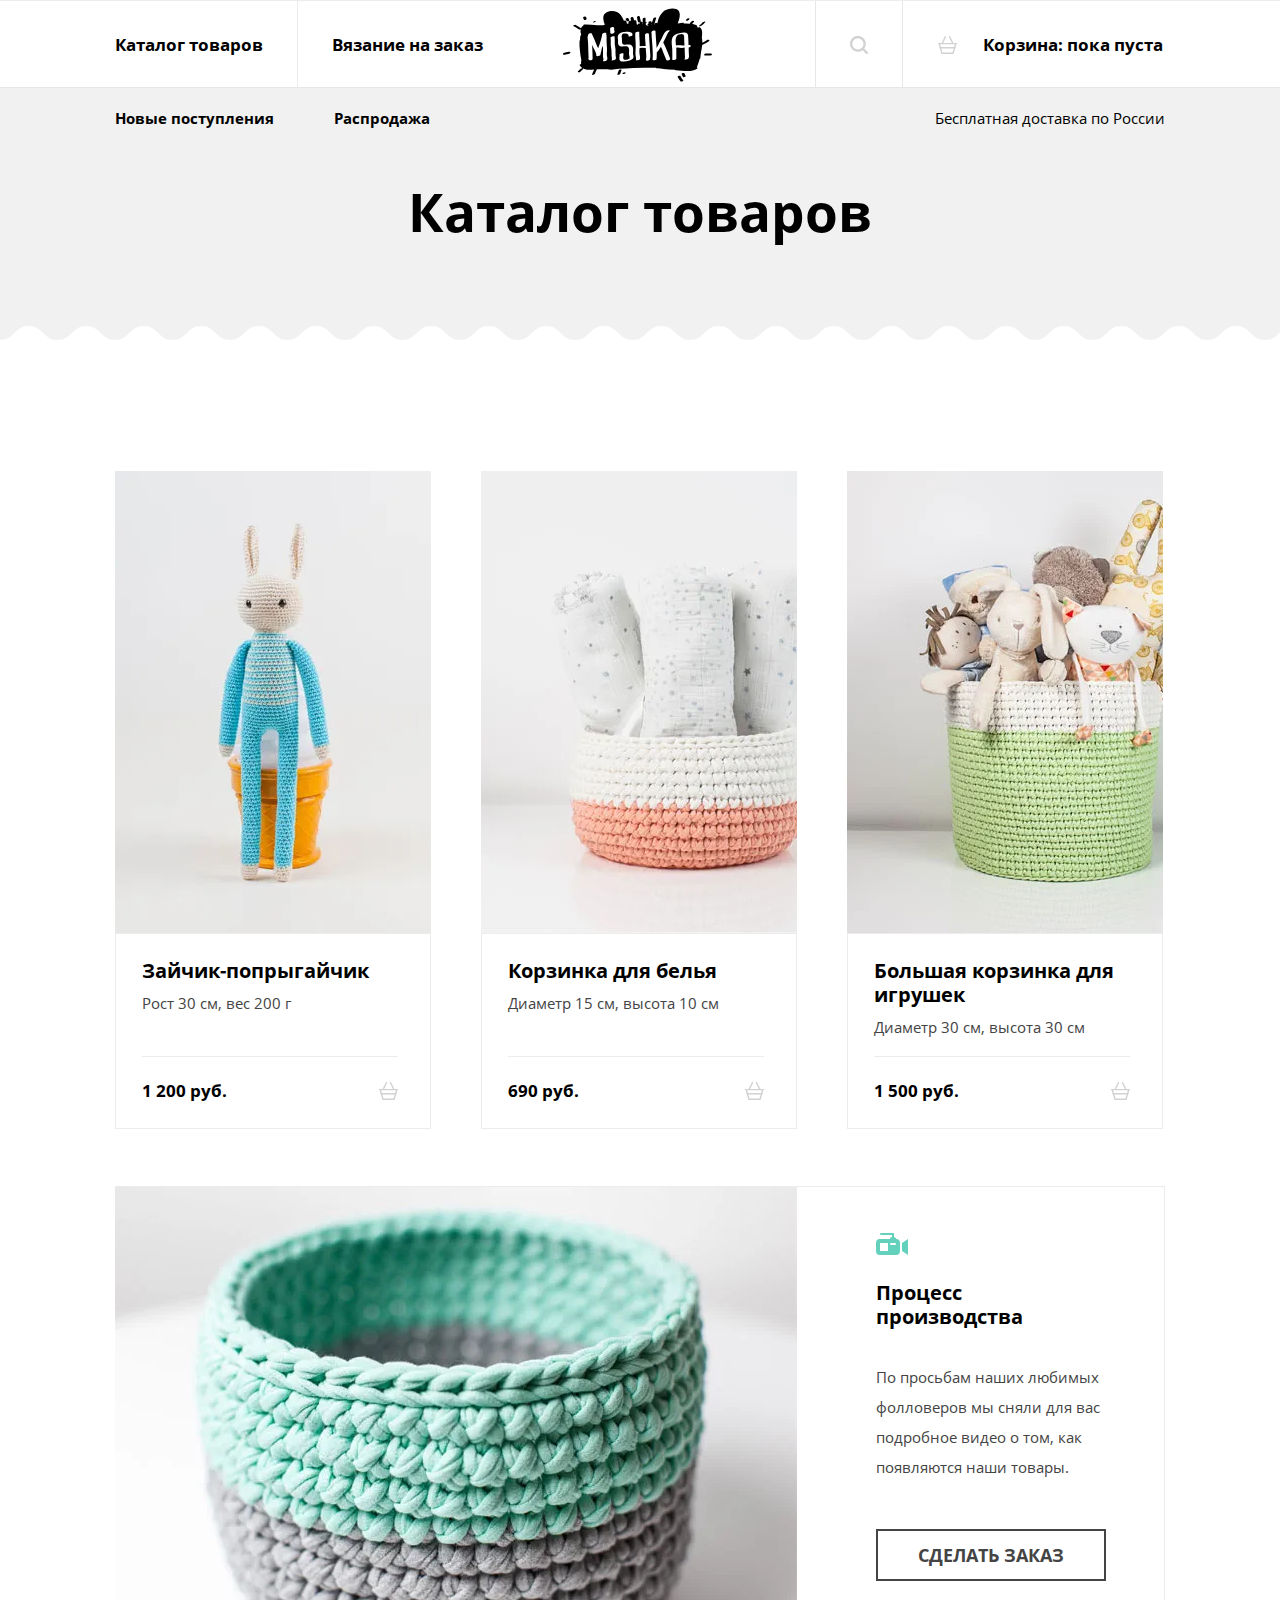
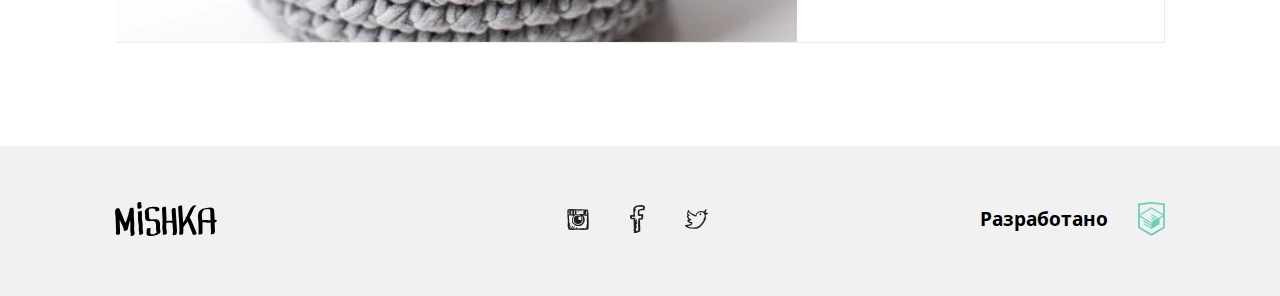
==== commit 3eb677e4: "Правки разметки" ====
--- a/source/catalog.html
+++ b/source/catalog.html
@@ -247,7 +247,7 @@
     </main>
     <footer class="page-footer">
       <div class="page-footer__wrapper">
-        <a class="page-footer__logo-link" href="#">
+        <a class="page-footer__logo-link" href="index.html">
           <svg class="page-footer__link-icon" width="102" height="34" fill="#000" focusable="false">
             <use href="#logo-footer"></use>
           </svg>
--- a/source/css/style.css
+++ b/source/css/style.css
@@ -18,6 +18,9 @@
   line-height: 24px;
   color: #000;
   background-color: #fff;
+}
+.body--hidden {
+  overflow: hidden;
 }
 img {
   width: 100%;
@@ -138,7 +141,8 @@
 .stock-list,
 .products__list,
 .about__list,
-.social-list {
+.social-list,
+.modal-sizes__list {
   margin: 0;
   padding: 0;
   list-style: none;
@@ -1304,6 +1308,126 @@
 .copyright__link-icon {
   -webkit-transition: fill 0.2s;
   transition: fill 0.2s;
+}
+/* Mobile — overlay */
+.overlay {
+  position: fixed;
+  display: none;
+  width: 100%;
+  height: 100%;
+  top: 0;
+  left: 0;
+  background-color: rgba(255, 255, 255, 0.9);
+  overflow-y: auto;
+}
+.overlay--show {
+  display: block;
+}
+/* Mobile — modal-sizes */
+.modal-sizes {
+  -webkit-box-sizing: border-box;
+          box-sizing: border-box;
+  display: none;
+  width: 318px;
+  padding: 30px 30px 46px 30px;
+  margin: 0 auto;
+  margin-top: 100px;
+  background-color: #fff;
+  border: 1px solid #c6c6c6;
+  -webkit-box-shadow: 0 5px 10px 0 rgba(0, 0, 0, 0.25);
+          box-shadow: 0 5px 10px 0 rgba(0, 0, 0, 0.25);
+  z-index: 2;
+}
+.modal-sizes--show {
+  display: block;
+}
+/* Mobile — modal-sizes__title */
+.modal-sizes__title,
+.modal-sizes__description {
+  line-height: 30px;
+  text-align: center;
+}
+.modal-sizes__title {
+  display: block;
+  padding: 0 50px;
+  margin-bottom: 12px;
+  font-size: 25px;
+  text-transform: uppercase;
+}
+/* Mobile — modal-sizes__description */
+.modal-sizes__description {
+  margin: 0;
+  margin-bottom: 24px;
+  font-size: 15px;
+  color: #444444;
+}
+/* Mobile — modal-sizes__sizes */
+.modal-sizes__sizes {
+  display: -webkit-box;
+  display: -ms-flexbox;
+  display: flex;
+  padding: 0;
+  margin: 0;
+  margin-bottom: 31px;
+  -ms-flex-wrap: wrap;
+      flex-wrap: wrap;
+  border: none;
+}
+/* Mobile — modal-sizes__label */
+.modal-sizes__label {
+  -webkit-box-sizing: border-box;
+          box-sizing: border-box;
+  padding: 16px 0;
+  margin-right: 7px;
+  -webkit-box-flex: 1;
+      -ms-flex-positive: 1;
+          flex-grow: 1;
+  font-size: 17px;
+  line-height: 16px;
+  font-weight: 700;
+  text-align: center;
+  color: #444444;
+  border: 2px solid #ececec;
+  -webkit-user-select: none;
+     -moz-user-select: none;
+      -ms-user-select: none;
+          user-select: none;
+  -webkit-transition: border-color 0.2s;
+  transition: border-color 0.2s;
+}
+.modal-sizes__label:last-child {
+  margin-right: 0;
+}
+.modal-sizes__label:hover {
+  border-color: #c7c7c7;
+}
+.modal-sizes__checkbox:checked + .modal-sizes__label {
+  border-color: #62d1ba;
+}
+/* Mobile — modal-sizes__add */
+.modal-sizes__add {
+  display: block;
+  -webkit-box-sizing: border-box;
+          box-sizing: border-box;
+  width: 100%;
+  padding: 18px 20px;
+  font-family: inherit;
+  font-size: 17px;
+  line-height: 16px;
+  font-weight: 700;
+  text-transform: uppercase;
+  color: #fff;
+  background-color: #63d1bb;
+  border: none;
+  -webkit-transition: background-color 0.2s, opacity 0.2s;
+  transition: background-color 0.2s, opacity 0.2s;
+  cursor: pointer;
+}
+.modal-sizes__add:hover {
+  background-color: #46c1ae;
+}
+.modal-sizes__add:active {
+  opacity: 0.3;
 }
 /* Mobile Retina */
 @media (-webkit-min-device-pixel-ratio: 1.5), (min-resolution: 144dpi), (min-resolution: 1.5dppx) {
@@ -2209,6 +2333,21 @@
   .page-footer__copyright {
     margin-left: auto;
   }
+  /* Tablet — modal-sizes */
+  .modal-sizes {
+    width: 564px;
+    padding-left: 100px;
+    padding-right: 100px;
+  }
+  /* Tablet — modal-sizes__title */
+  .modal-sizes__title {
+    padding: 0;
+    margin-bottom: 15px;
+    font-size: 30px;
+    line-height: 57px;
+  }
+  /* Tablet — modal-sizes__label */
+  /* Tablet — modal-sizes__add */
   /* Tablet Retina */
 }
 @media (min-width: 768px) and (-webkit-min-device-pixel-ratio: 1.5), (min-width: 768px) and (min-resolution: 144dpi), (min-width: 768px) and (min-resolution: 1.5dppx) {
@@ -2576,7 +2715,7 @@
   .catalog-item__price {
     margin-left: 0;
   }
-  /* Dekstop — catalog-item__cost */
+  /* Desktop — catalog-item__cost */
   .catalog-item__cost {
     margin-left: 0;
   }
@@ -2778,6 +2917,40 @@
   .production__video {
     display: none;
   }
+  /* IE Tablet — form-color__wrapper */
+  .form-color__wrapper {
+    display: -ms-grid;
+    -ms-grid-columns: 1fr 1fr;
+    -ms-grid-rows: 76px 76px auto;
+  }
+  /* IE Tablet — form-color__label */
+  .form-color__label {
+    -ms-grid-row-align: start;
+  }
+  .form-color__label--white {
+    -ms-grid-column: 1;
+    -ms-grid-row: 1;
+  }
+  .form-color__label--gray {
+    -ms-grid-column: 2;
+    -ms-grid-row: 1;
+  }
+  .form-color__label--tiffany {
+    -ms-grid-column: 1;
+    -ms-grid-row: 2;
+  }
+  .form-color__label--black {
+    -ms-grid-column: 2;
+    -ms-grid-row: 2;
+  }
+  .form-color__label--pink {
+    -ms-grid-column: 1;
+    -ms-grid-row: 3;
+  }
+  .form-color__label--orange {
+    -ms-grid-column: 2;
+    -ms-grid-row: 3;
+  }
 }
 /* IE 10-11 Desktop */
 @media (min-width: 1250px) and (-ms-high-contrast: none), (-ms-high-contrast: active) {
@@ -2860,5 +3033,29 @@
     -ms-grid-row-span: 3;
     background-image: url("../media/img/video-desktop@1x.jpg");
   }
+  /* IE Desktop — form-color__wrapper */
+  .form-color__wrapper {
+    -ms-grid-columns: 1fr 1fr 1fr;
+  }
+  /* IE Desktop — form-color__label */
+  .form-color__label {
+    -ms-grid-row-align: start;
+  }
+  .form-color__label--tiffany {
+    -ms-grid-column: 3;
+    -ms-grid-row: 1;
+  }
+  .form-color__label--black {
+    -ms-grid-column: 1;
+    -ms-grid-row: 2;
+  }
+  .form-color__label--pink {
+    -ms-grid-column: 2;
+    -ms-grid-row: 2;
+  }
+  .form-color__label--orange {
+    -ms-grid-column: 3;
+    -ms-grid-row: 2;
+  }
   /* IE Desktop Retina */
 }
